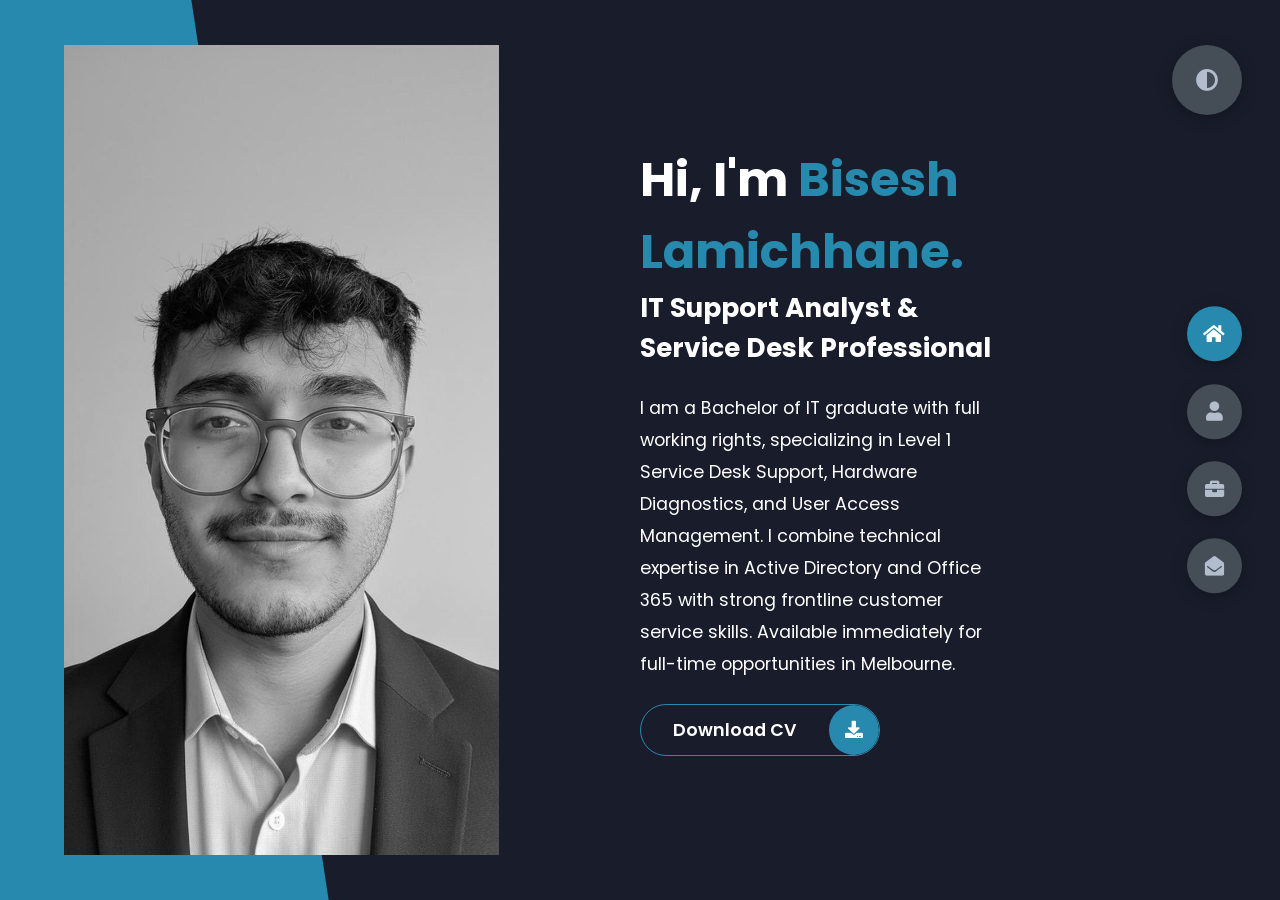
==== index.html @ aa273b1e "REupload the resume" ====
<!DOCTYPE html>
<html lang="en">

<head>
    <meta charset="UTF-8">
    <meta http-equiv="X-UA-Compatible" content="IE=edge">
    <meta name="viewport" content="width=device-width, initial-scale=1.0">
    <title>BISESH - IT Support Analyst</title>
    <link rel="shortcut icon" href="img/favicon.png" type="image/x-icon">
    <link rel="stylesheet" href="styles/styles.css">
    <link rel="preconnect" href="https://fonts.googleapis.com">
    <link rel="preconnect" href="https://fonts.gstatic.com" crossorigin>
    <link rel="stylesheet" href="https://cdnjs.cloudflare.com/ajax/libs/font-awesome/5.15.4/css/all.min.css"
        xintegrity="sha512-1ycn6IcaQQ40/MKBW2W4Rhis/DbILU74C1vSrLJxCq57o941Ym01SwNsOMqvEBFlcgUa6xLiPY/NS5R+E6ztJQ=="
        crossorigin="anonymous" referrerpolicy="no-referrer" />
    <link href="https://fonts.googleapis.com/css2?family=Poppins:wght@400;500;600;700;800&display=swap"
        rel="stylesheet">
</head>

<body class="main-content">
    <header class="container header active" id="home">
        <div class="header-content">
            <div class="left-header">
                <div class="h-shape"></div>
                <div class="image">
                    <!-- Ensure you have a professional photo here -->
                    <img src="img/me.jpg" alt="Bisesh Lamichhane">
                </div>
            </div>
            <div class="right-header">
                <h1 class="name">
                    Hi, I'm <span>Bisesh Lamichhane.</span>
                </h1>
                <h2> IT Support Analyst & Service Desk Professional </h2>
                <p>
                    I am a Bachelor of IT graduate with full working rights, specializing in Level 1 Service Desk Support, Hardware Diagnostics, and User Access Management. 
                    I combine technical expertise in Active Directory and Office 365 with strong frontline customer service skills.
                    Available immediately for full-time opportunities in Melbourne.
                </p>
                <div class="btn-con">
                    <a href="/Resume/Bisesh_Resume.pdf" class="main-btn" download="Lamichhane_Resume.pdf">
                        <span class="btn-text">Download CV</span>
                        <span class="btn-icon"><i class="fas fa-download"></i></span>
                    </a>
                </div>
            </div>
        </div>
    </header>
    <main>
        <section class="container about" id="about">
            <div class="main-title">
                <h2>About <span>me</span><span class="bg-text">my stats</span></h2>
            </div>
            <div class="about-container">
                <div class="left-about">
                    <h4>Professional Profile</h4>
                    <p style="font-size: 13px;">
                        Reliable IT professional with hands-on experience in Level 1 Service Desk support. I have a proven ability to troubleshoot hardware (laptops/desktops), manage User Accounts (Active Directory/Office 365), and resolve connectivity issues in fast-paced environments.<br /> <br />
                        Currently, I am working as an IT Support Technician Intern at the ASRC, where I manage ticketing and deploy workstations. I also have leadership experience as a Site Supervisor, ensuring I can handle stressful situations and manage client expectations effectively.
                    </p>
                    <div class="btn-con">
                        <a href="/Resume/Lamichhane_Resume.pdf" class="main-btn" download="Lamichhane_Resume.pdf">
                            <span class="btn-text">Download CV</span>
                            <span class="btn-icon"><i class="fas fa-download"></i></span>
                        </a>
                    </div>
                </div>
                <div class="right-about">
                    <div class="about-item">
                        <div class="abt-text">
                            <p class="large-text">IT</p>
                            <p class="small-text">Bachelor <br /> Degree</p>
                        </div>
                    </div>
                    <div class="about-item">
                        <div class="abt-text">
                            <p class="large-text">L1</p>
                            <p class="small-text">Service Desk <br /> Experience</p>
                        </div>
                    </div>
                    <div class="about-item">
                        <div class="abt-text">
                            <p class="large-text">100+</p>
                            <p class="small-text">Hardware <br /> Repairs</p>
                        </div>
                    </div>
                    <div class="about-item">
                        <div class="abt-text">
                            <p class="large-text">VIC</p>
                            <p class="small-text">Driver's <br /> Licence</p>
                        </div>
                    </div>
                </div>
            </div>
            <div class="about-stats">
                <h4 class="stat-title">Technical Skills</h4>
                <div class="progress-bars">
                    <div class="progress-bar">
                        <p class="prog-title">Active Directory & Office 365</p>
                        <div class="progress-con">
                            <p class="prog-text">90%</p>
                            <div class="progress">
                                <span class="html"></span>
                            </div>
                        </div>
                    </div>
                    <div class="progress-bar">
                        <p class="prog-title">Hardware Troubleshooting (PC/Laptop)</p>
                        <div class="progress-con">
                            <p class="prog-text">95%</p>
                            <div class="progress">
                                <span class="css"></span>
                            </div>
                        </div>
                    </div>
                    <div class="progress-bar">
                        <p class="prog-title">Service Desk & Ticketing (Jira/ITSM)</p>
                        <div class="progress-con">
                            <p class="prog-text">85%</p>
                            <div class="progress">
                                <span class="js"></span>
                            </div>
                        </div>
                    </div>
                    <div class="progress-bar">
                        <p class="prog-title">Networking (TCP/IP, DNS, VPN)</p>
                        <div class="progress-con">
                            <p class="prog-text">80%</p>
                            <div class="progress">
                                <span class="python"></span>
                            </div>
                        </div>
                    </div>
                    <div class="progress-bar">
                        <p class="prog-title">Windows 10/11 & Server</p>
                        <div class="progress-con">
                            <p class="prog-text">90%</p>
                            <div class="progress">
                                <span class="wpd"></span>
                            </div>
                        </div>
                    </div>
                </div>
            </div>

            <!-- Start of My timeline -->
            <h4 class="stat-title">Experience Timeline</h4>
            <div class="timeline">

                <!-- ASRC Internship -->
                <div class="timeline-item">
                    <div class="tl-icon">
                        <i class="fas fa-desktop"></i>
                    </div>
                    <p class="tl-duration">Jul 2025 - Present</p>
                    <h5>IT Support Technician (Internship)<span> - Asylum Seeker Resource Centre (ASRC)</span></h5>
                    <p>
                        Provide Level 1 Service Desk support, manage Active Directory users, troubleshoot network issues, and deploy new workstations.
                    </p>
                </div>

                <!-- Menzies Supervisor -->
                <div class="timeline-item">
                    <div class="tl-icon">
                        <i class="fas fa-user-tie"></i>
                    </div>
                    <p class="tl-duration">Jul 2025 - Present</p>
                    <h5>Site Supervisor<span> - Menzies Facility Services</span></h5>
                    <p>
                        Escalation point for operational issues, managing staff rosters, and conducting induction training.
                    </p>
                </div>

                <!-- Freelance Hardware -->
                <div class="timeline-item">
                    <div class="tl-icon">
                        <i class="fas fa-microchip"></i>
                    </div>
                    <p class="tl-duration">Ongoing</p>
                    <h5>Independent Hardware Technician<span> - Freelance</span></h5>
                    <p>
                        Sourcing parts and assembling high-performance custom PCs. Diagnosing and repairing laptop hardware faults (screens, batteries, logic boards).
                    </p>
                </div>

                <!-- Education -->
                <div class="timeline-item">
                    <div class="tl-icon">
                        <i class="fas fa-graduation-cap"></i>
                    </div>
                    <p class="tl-duration">Completed Nov 2025</p>
                    <h5>Bachelor of Information Technology<span> - Victoria University</span></h5>
                    <p>
                        Specialized in Network Systems and Web Development.
                    </p>
                </div>

                <!-- HDR 888 -->
                <div class="timeline-item">
                    <div class="tl-icon">
                        <i class="fas fa-briefcase"></i>
                    </div>
                    <p class="tl-duration">Aug 2023 - Feb 2024</p>
                    <h5>Web & IT Systems Assistant<span> - HDR 888 Services</span></h5>
                    <p>
                        Managed company web assets and configured email hosting (cPanel/Exchange) for clients.
                    </p>
                </div>
            </div>
        </section>
        <!-- End of My timeline -->

        <section class="container" id="portfolio">
            <div class="main-title">
                <h2>Hardware <span>Projects</span><span class="bg-text">My Work</span></h2>
            </div>
            <p class="port-text">
                Showcasing my technical ability to build, diagnose, and repair IT hardware.
            </p>
            <div class="portfolios">
                <!-- Project 1: PC Build -->
                <div class="portfolio-item">
                    <div class="image">
                        <!-- UPLOAD A PHOTO OF A PC YOU BUILT AS 'pc-build.jpg' -->
                        <img src="img/port1.jpg" alt="Custom PC Build">
                    </div>
                    <div class="hover-items">
                        <h3>Custom PC Assembly</h3>
                        <p style="text-align: center; color: white;">Sourced components and built high-performance workstation including thermal testing.</p>
                        <div class="icons">
                            <a href="#" class="icon">
                                <i class="fas fa-tools"></i>
                            </a>
                        </div>
                    </div>
                </div>

                <!-- Project 2: Laptop Repair -->
                <div class="portfolio-item">
                    <div class="image">
                        <!-- UPLOAD A PHOTO OF A LAPTOP REPAIR AS 'laptop-repair.jpg' -->
                        <img src="img/port2.jpg" alt="Laptop Repair">
                    </div>
                    <div class="hover-items">
                        <h3>Laptop Restoration</h3>
                        <p style="text-align: center; color: white;">Diagnosed faulty motherboard, upgraded RAM/SSD and replaced screen.</p>
                        <div class="icons">
                            <a href="#" class="icon">
                                <i class="fas fa-microchip"></i>
                            </a>
                        </div>
                    </div>
                </div>
                
                <!-- Project 3: Network Setup (Optional placeholder) -->
                <div class="portfolio-item">
                    <div class="image">
                        <img src="img/port3.jpg" alt="Network Setup">
                    </div>
                    <div class="hover-items">
                        <h3>Home Lab Setup</h3>
                        <p style="text-align: center; color: white;">Configured AD Domain Controller and DNS on Virtual Machine.</p>
                        <div class="icons">
                            <a href="#" class="icon">
                                <i class="fas fa-server"></i>
                            </a>
                        </div>
                    </div>
                </div>
            </div>
        </section>

        <section class="container contact" id="contact">
            <div class="contact-container">
                <div class="main-title">
                    <h2>Contact <span>Me</span><span class="bg-text">Contact</span></h2>
                </div>
                <div class="contact-content-con">
                    <div class="left-contact">
                        <h4>Contact me here</h4>
                        <div class="contact-info">
                            <div class="contact-item">
                                <div class="icon">
                                    <i class="fas fa-map-marker-alt"></i>
                                    <span>Location</span>
                                </div>
                                <p>
                                    : Wollert, VIC 3750, Australia
                                </p>
                            </div>
                            <div class="contact-item">
                                <div class="icon">
                                    <i class="fas fa-envelope"></i>
                                    <span>Email</span>
                                </div>
                                <p>
                                    <span>: lamichhanebishesh5@gmail.com</span>
                                </p>
                            </div>
                            <div class="contact-item">
                                <div class="icon">
                                    <i class="fas fa-user-graduate"></i>
                                    <span>Education</span>
                                </div>
                                <p>
                                    <span>: Victoria University, Melbourne</span>
                                </p>
                            </div>
                            <div class="contact-item">
                                <div class="icon">
                                    <i class="fas fa-phone"></i>
                                    <span>Mobile Number</span>
                                </div>
                                <p>
                                    <span>: 0403 563 771</span>
                                </p>
                            </div>
                            <div class="contact-item">
                                <div class="icon">
                                    <i class="fas fa-globe-africa"></i>
                                    <span>Languages</span>
                                </div>
                                <p>
                                    <span>: English, Nepali</span>
                                </p>
                            </div>
                        </div>
                        <div class="contact-icons">
                            <div class="contact-icon">
                                <a href="https://www.linkedin.com/in/bisesh-lamichhane-6971a423b/" target="_blank">
                                    <i class="fab fa-linkedin-in"></i>
                                </a>
                                <a href="https://www.facebook.com/bisesh.lamichhane1" target="_blank">
                                    <i class="fab fa-facebook-f"></i>
                                </a>
                                <a href="https://www.instagram.com/bisesh.lamichhane1" target="_blank">
                                    <i class="fab fa-instagram"></i>
                                </a>
                            </div>
                        </div>
                    </div>
                </div>
            </div>
        </section>
    </main>

    <div class="controls">
        <div class="control active-btn" data-id="home">
            <i class="fas fa-home"></i>
        </div>
        <div class="control" data-id="about">
            <i class="fas fa-user"></i>
        </div>
        <div class="control" data-id="portfolio">
            <i class="fas fa-briefcase"></i>
        </div>
        <div class="control" data-id="contact">
            <i class="fas fa-envelope-open"></i>
        </div>
    </div>
    <div class="theme-btn">
        <i class="fas fa-adjust"></i>
    </div>
    <script src="app.js"></script>
</body>
</html>
---- styles/styles.css ----
* {
  margin: 0;
  padding: 0;
  box-sizing: border-box;
  list-style: none;
}

:root {
  --color-primary: #191d2b;
  --color-secondary: #2689AD;
  --color-white: #FFFFFF;
  --color-black: #000;
  --color-grey0: #f8f8f8;
  --color-grey-1: #dbe1e8;
  --color-grey-2: #b2becd;
  --color-grey-3: #6c7983;
  --color-grey-4: #454e56;
  --color-grey-5: #2a2e35;
  --color-grey-6: #12181b;
  --br-sm-2: 14px;
  --box-shadow-1: 0 3px 15px rgba(0,0,0,.3);
}

.light-mode {
  --color-primary: #FFFFFF;
  --color-secondary: #CE3252;
  --color-white: #454e56;
  --color-black: #000;
  --color-grey0: #f8f8f8;
  --color-grey-1: #6c7983;
  --color-grey-2: #6c7983;
  --color-grey-3: #6c7983;
  --color-grey-4: #454e56;
  --color-grey-5: #f8f8f8;
  --color-grey-6: #12181b;
}

body {
  background-color: var(--color-primary);
  font-family: "Poppins", sans-serif;
  font-size: 1.1rem;
  color: var(--color-white);
  transition: all 0.4s ease-in-out;
}

a {
  display: inline-block;
  text-decoration: none;
  color: inherit;
  font-family: inherit;
}

header {
  min-height: 100vh;
  color: var(--color-white);
  overflow: hidden;
  padding: 0 !important;
}

section {
  min-height: 100vh;
  width: 100%;
  position: absolute;
  left: 0;
  top: 0;
  padding: 3rem 18rem;
}

.container {
  display: none;
  transform: translateY(-100%) scale(0);
  transition: all 0.4s ease-in-out;
  background-color: var(--color-primary);
}

.active {
  display: block;
  animation: appear 1s ease-in-out;
  transform: translateY(0) scaleY(1);
}
@keyframes appear {
  0% {
    transform: translateY(-100%) scaleY(0);
  }
  100% {
    transform: translateY(0) scaleY(1);
  }
}

.controls {
  position: fixed;
  z-index: 10;
  top: 50%;
  right: 3%;
  display: flex;
  flex-direction: column;
  align-items: center;
  justify-content: center;
  transform: translateY(-50%);
}
.controls .control {
  padding: 1rem;
  cursor: pointer;
  background-color: var(--color-grey-4);
  width: 55px;
  height: 55px;
  border-radius: 50%;
  display: flex;
  justify-content: center;
  align-items: center;
  margin: 0.7rem 0;
  box-shadow: var(--box-shadow-1);
}
.controls .control i {
  font-size: 1.2rem;
  color: var(--color-grey-2);
  pointer-events: none;
}
.controls .active-btn {
  background-color: var(--color-secondary);
  transition: all 0.4s ease-in-out;
}
.controls .active-btn i {
  color: var(--color-white);
}

.theme-btn {
  top: 5%;
  right: 3%;
  width: 70px;
  height: 70px;
  border-radius: 50%;
  background-color: var(--color-grey-4);
  cursor: pointer;
  position: fixed;
  display: flex;
  justify-content: center;
  align-items: center;
  box-shadow: 0 3px 15px rgba(0, 0, 0, 0.3);
  transition: all 0.1s ease-in-out;
}
.theme-btn:active {
  transform: translateY(-3px);
}
.theme-btn i {
  font-size: 1.4rem;
  color: var(--color-grey-2);
  pointer-events: none;
}

/*Header-content*/
.header-content {
  display: grid;
  grid-template-columns: repeat(2, 1fr);
  min-height: 100vh;
}
.header-content .left-header {
  display: flex;
  align-items: center;
  position: relative;
}
.header-content .left-header .h-shape {
  transition: all 0.4s ease-in-out;
  width: 65%;
  height: 100%;
  background-color: var(--color-secondary);
  position: absolute;
  left: 0;
  top: 0;
  z-index: -1;
  clip-path: polygon(0 0, 46% 0, 79% 100%, 0% 100%);
}
.header-content .left-header .image {
  border-radius: var(--br-sm-2);
  height: 90%;
  width: 68%;
  margin-left: 4rem;
  background-color: var(--color-black);
  transition: all 0.4s ease-in-out;
}
.header-content .left-header .image img {
  width: 100%;
  height: 100%;
  object-fit: cover;
  transition: all 0.4s ease-in-out;
  filter: grayscale(100%);
}
.header-content .left-header .image img:hover {
  filter: grayscale(0);
}
.header-content .right-header {
  display: flex;
  flex-direction: column;
  justify-content: center;
  padding-right: 18rem;
}
.header-content .right-header .name {
  font-size: 3rem;
}
.header-content .right-header .name span {
  color: var(--color-secondary);
}
.header-content .right-header p {
  margin: 1.5rem 0;
  line-height: 2rem;
}

/*About*/
.about-container {
  display: grid;
  grid-template-columns: repeat(2, 1fr);
  padding-top: 3.5rem;
  padding-bottom: 5rem;
}
.about-container .right-about {
  display: grid;
  grid-template-columns: repeat(2, 1fr);
  grid-gap: 2rem;
}
.about-container .right-about .about-item {
  border: 1px solid var(--color-grey-5);
  border-radius: 5px;
  transition: all 0.4s ease-in-out;
  box-shadow: 1px 2px 15px rgba(0, 0, 0, 0.1);
}
.about-container .right-about .about-item:hover {
  cursor: default;
  transform: translateY(-5px);
  border: 1px solid var(--color-secondary);
  box-shadow: 1px 4px 15px rgba(0, 0, 0, 0.32);
}
.about-container .right-about .about-item .abt-text {
  padding: 1.5rem;
  display: flex;
  flex-direction: column;
}
.about-container .right-about .about-item .abt-text .large-text {
  font-size: 3rem;
  font-weight: 700;
  color: var(--color-secondary);
}
.about-container .right-about .about-item .abt-text .small-text {
  padding-left: 3rem;
  position: relative;
  text-transform: uppercase;
  font-size: 1.2rem;
  color: var(--color-grey-1);
  letter-spacing: 2px;
}
.about-container .right-about .about-item .abt-text .small-text::before {
  content: "";
  position: absolute;
  left: 0;
  top: 15px;
  width: 2rem;
  height: 2px;
  background-color: var(--color-grey-5);
}
.about-container .left-about {
  padding-right: 5rem;
}
.about-container .left-about p {
  line-height: 2rem;
  padding: 1rem;
  color: var(--color-grey-1);
}
.about-container .left-about h4 {
  font-size: 2rem;
  text-transform: uppercase;
}

.about-stats {
  padding-bottom: 4rem;
}
.about-stats .progress-bars {
  display: grid;
  grid-template-columns: repeat(2, 1fr);
  grid-gap: 2rem;
}
.about-stats .progress-bars .progress-bar {
  display: flex;
  flex-direction: column;
}
.about-stats .progress-bars .progress-bar .prog-title {
  text-transform: uppercase;
  font-weight: 400;
}
.about-stats .progress-bars .progress-bar .progress-con {
  display: flex;
  align-items: center;
}
.about-stats .progress-bars .progress-bar .progress-con .prog-text {
  color: var(--color-grey-2);
}
.about-stats .progress-bars .progress-bar .progress-con .progress {
  width: 100%;
  height: 0.45rem;
  background-color: var(--color-grey-4);
  margin-left: 1rem;
  position: relative;
}
.about-stats .progress-bars .progress-bar .progress-con .progress span {
  position: absolute;
  top: 0;
  left: 0;
  height: 100%;
  background-color: var(--color-secondary);
  transition: all 0.4s ease-in-out;
  width: 50%;
}
.about-stats .progress-bars .progress-bar .progress-con .progress .html {
  width: 90%; /* Active Directory */
}
.about-stats .progress-bars .progress-bar .progress-con .progress .css {
  width: 95%; /* Hardware Troubleshooting */
}
.about-stats .progress-bars .progress-bar .progress-con .progress .js {
  width: 85%; /* Service Desk/Jira */
}
.about-stats .progress-bars .progress-bar .progress-con .progress .java {
  width: 75%;
}
.about-stats .progress-bars .progress-bar .progress-con .progress .python {
  width: 80%; /* Networking */
}
.about-stats .progress-bars .progress-bar .progress-con .progress .figma {
  width: 80%;
}
.about-stats .progress-bars .progress-bar .progress-con .progress .wpd {
  width: 90%; /* Windows 10/11 */
}
.about-stats .progress-bars .progress-bar .progress-con .progress .ps {
  width: 75%;
}


.stat-title {
  text-transform: uppercase;
  font-size: 1.4rem;
  text-align: center;
  padding: 3.5rem 0;
  position: relative;
}
.stat-title::before {
  content: "";
  position: absolute;
  left: 50%;
  top: 0;
  width: 40%;
  height: 1px;
  background-color: var(--color-grey-5);
  transform: translateX(-50%);
}

/*Timeline*/
.timeline {
  display: grid;
  grid-template-columns: repeat(2, 1fr);
  grid-gap: 2rem;
  padding-bottom: 3rem;
}
.timeline .timeline-item {
  position: relative;
  padding-left: 3rem;
  border-left: 1px solid var(--color-grey-5);
}
.timeline .timeline-item .tl-icon {
  position: absolute;
  left: -27px;
  top: 0;
  background-color: var(--color-secondary);
  width: 50px;
  height: 50px;
  border-radius: 50%;
  display: flex;
  align-items: center;
  justify-content: center;
}
.timeline .timeline-item .tl-icon i {
  font-size: 1.3rem;
}
.timeline .timeline-item .tl-duration {
  padding: 0.2rem 0.6rem;
  background-color: var(--color-grey-5);
  border-radius: 15px;
  display: inline-block;
  font-size: 0.8rem;
  text-transform: uppercase;
  font-weight: 500;
}
.timeline .timeline-item h5 {
  padding: 1rem 0;
  text-transform: uppercase;
  font-size: 1.3rem;
  font-weight: 600;
}
.timeline .timeline-item h5 span {
  color: var(--color-grey-2);
  font-weight: 500;
  font-size: 1.2rem;
}
.timeline .timeline-item p {
  color: var(--color-grey-2);
}

.port-text {
  padding: 2rem 0;
  text-align: center;
}

.portfolios {
  display: grid;
  grid-template-columns: repeat(3, 1fr);
  grid-gap: 2rem;
  margin-top: 3rem;
}
.portfolios .portfolio-item {
  position: relative;
  border-radius: 15px;
}
.portfolios .portfolio-item img {
  width: 100%;
  height: 300px;
  object-fit: cover;
  border-radius: 15px;
}
.portfolios .portfolio-item .hover-items {
  width: 100%;
  height: 100%;
  background-color: var(--color-secondary);
  position: absolute;
  left: 0;
  top: 0;
  border-radius: 15px;
  display: flex;
  justify-content: center;
  align-items: center;
  flex-direction: column;
  opacity: 0;
  transform: scale(0);
  transition: all 0.4s ease-in-out;
}
.portfolios .portfolio-item .hover-items h3 {
  font-size: 1.5rem;
  color: var(--color-white);
  margin-bottom: 1.5rem;
}
.portfolios .portfolio-item .hover-items .icons {
  display: flex;
  justify-content: center;
  align-items: center;
}
.portfolios .portfolio-item .hover-items .icons .icon {
  background-color: var(--color-primary);
  border-radius: 50%;
  width: 50px;
  height: 50px;
  display: flex;
  align-items: center;
  justify-content: center;
  margin: 0 1rem;
  cursor: pointer;
  transition: all 0.4s ease-in-out;
}
.portfolios .portfolio-item .hover-items .icons .icon i {
  font-size: 1.5rem;
  color: var(--color-white);
  margin: 0 1rem;
}
.portfolios .portfolio-item .hover-items .icons .icon:hover {
  background-color: var(--color-white);
}
.portfolios .portfolio-item .hover-items .icons .icon:hover i {
  color: var(--color-primary);
}

.portfolio-item:hover .hover-items {
  opacity: 1;
  transform: scale(1);
}

.contact-content-con {
  display: flex;
  padding-top: 3.5rem;
}
.contact-content-con .left-contact {
  flex: 2;
}
.contact-content-con .left-contact h4 {
  margin-top: 1rem;
  font-size: 2rem;
  text-transform: uppercase;
}
.contact-content-con .left-contact p {
  margin: 1rem 0;
  line-height: 2rem;
}
.contact-content-con .left-contact .contact-info .contact-item {
  display: flex;
  align-items: center;
  justify-content: space-between;
}
.contact-content-con .left-contact .contact-info .contact-item p {
  margin: 0.3rem 0 !important;
  padding: 0 !important;
}
.contact-content-con .left-contact .contact-info .contact-item .icon {
  display: grid;
  grid-template-columns: 40px 1fr;
}
.contact-content-con .left-contact .contact-info .contact-item .icon i {
  display: flex;
  align-items: center;
  font-size: 1.3rem;
}
.contact-content-con .left-contact .contact-icon {
  display: flex;
  margin-top: 2rem;
}
.contact-content-con .left-contact .contact-icon a {
  display: flex;
  align-items: center;
  color: var(--color-white);
  background-color: var(--color-grey-5);
  cursor: pointer;
  justify-content: center;
  width: 50px;
  height: 50px;
  border-radius: 50%;
  margin: 0 0.4rem;
  transition: all 0.4s ease-in-out;
}
.contact-content-con .left-contact .contact-icon a:hover {
  background-color: var(--color-secondary);
}
.contact-content-con .left-contact .contact-icon a:hover i {
  color: var(--color-primary);
}
.contact-content-con .left-contact .contact-icon a i {
  display: flex;
  align-items: center;
  justify-content: center;
  font-size: 1.3rem;
}
.contact-content-con .right-contact {
  flex: 3;
  margin-left: 3rem;
}
.contact-content-con .right-contact .input-control {
  margin: 1.5rem 0;
}
.contact-content-con .right-contact .input-control input, .contact-content-con .right-contact .input-control textarea {
  border-radius: 30px;
  font-weight: inherit;
  font-size: inherit;
  font-family: inherit;
  padding: 0.8rem 1.1rem;
  outline: none;
  border: none;
  background-color: var(--color-grey-5);
  width: 100%;
  color: var(--color-white);
  resize: none;
}
.contact-content-con .right-contact .i-c-2 {
  display: flex;
}
.contact-content-con .right-contact .i-c-2 :last-child {
  margin-left: 1.5rem;
}
.contact-content-con .right-contact .submit-btn {
  display: flex;
  justify-content: flex-start;
}

/*Independed components*/
.btn-con {
  display: flex;
  align-self: flex-start;
}

.main-btn {
  border-radius: 30px;
  color: inherit;
  font-weight: 600;
  position: relative;
  border: 1px solid var(--color-secondary);
  display: flex;
  align-self: flex-start;
  align-items: center;
  overflow: hidden;
}
.main-btn .btn-text {
  padding: 0 2rem;
}
.main-btn .btn-icon {
  background-color: var(--color-secondary);
  display: flex;
  align-items: center;
  justify-content: center;
  border-radius: 50%;
  padding: 1rem;
}
.main-btn::before {
  content: "";
  position: absolute;
  top: 0;
  right: 0;
  transform: translateX(100%);
  transition: all 0.4s ease-out;
  z-index: -1;
}
.main-btn:hover {
  transition: all 0.4s ease-out;
}
.main-btn:hover::before {
  width: 100%;
  height: 100%;
  background-color: var(--color-secondary);
  transform: translateX(0);
  transition: all 0.4s ease-out;
}

.main-title {
  text-align: center;
}
.main-title h2 {
  position: relative;
  text-transform: uppercase;
  font-size: 4rem;
  font-weight: 700;
}
.main-title h2 span {
  color: var(--color-secondary);
}
.main-title h2 .bg-text {
  position: absolute;
  top: 50%;
  left: 50%;
  color: var(--color-grey-5);
  transition: all 0.4s ease-in-out;
  z-index: -1;
  transform: translate(-50%, -50%);
  font-weight: 800;
  font-size: 6.3rem;
}

.about-container .left-about p {
  padding-left: 0;
}

@media screen and (max-width: 600px) {
  header {
    padding: 0 !important;
  }

  .theme-btn {
    width: 50px;
    height: 50px;
  }

  .header-content {
    grid-template-columns: repeat(1, 1fr);
    padding-bottom: 6rem;
  }

  .left-header .h-shape {
    display: none;
  }

  .right-header {
    grid-row: 1;
    padding-right: 0rem !important;
    width: 90%;
    margin: 0 auto;
  }
  .right-header .name {
    font-size: 2.5rem !important;
    text-align: center;
    padding-top: 3rem;
  }

  .header-content .left-header .image {
    margin: 0 auto;
    width: 90%;
  }

  .controls {
    top: auto;
    bottom: 0;
    flex-direction: row;
    justify-content: center;
    left: 50%;
    transform: translateX(-50%);
    width: 100%;
    background-color: var(--color-grey-5);
  }
  .controls .control {
    margin: 1rem 0.3rem;
  }

  .about-container {
    grid-template-columns: repeat(1, 1fr);
  }
  .about-container .right-about {
    grid-template-columns: repeat(1, 1fr);
    padding-top: 2.5rem;
  }
  .about-container .left-about {
    padding-right: 0;
  }
  .about-container .left-about p {
    padding-left: 0;
  }

  .timeline {
    grid-template-columns: repeat(1, 1fr);
    padding-bottom: 6rem;
  }

  .container {
    padding: 2rem 2.5rem !important;
  }

  .about-stats .progress-bars {
    grid-template-columns: repeat(1, 1fr);
  }

  .portfolios {
    grid-template-columns: repeat(1, 1fr);
    padding-bottom: 6rem;
    margin-top: 1rem;
  }

  .contact-content-con {
    flex-direction: column;
  }
  .contact-content-con .right-contact {
    margin-left: 0;
    margin-top: 2.5rem;
  }

  .contact-content-con .right-contact .i-c-2 {
    flex-direction: column;
  }

  .contact-content-con .right-contact .i-c-2 :last-child {
    margin-left: 0;
    margin-top: 1.5rem;
  }

  .contact-content-con .right-contact {
    margin-bottom: 6rem;
  }

  .contact-item {
    flex-direction: column;
    margin: 1rem 0;
  }
  .contact-item p {
    font-size: 15px;
    color: var(--color-grey-2);
  }
  .contact-item span {
    font-size: 15px;
  }
  .contact-item .icon {
    grid-template-columns: 25px 1fr;
  }

  .main-title h2 {
    font-size: 2rem;
  }
  .main-title h2 span {
    font-size: 2.3rem;
  }
  .main-title h2 .bg-text {
    font-size: 2.3rem;
  }
}
@media screen and (max-width: 1432px) {
  .container {
    padding: 7rem 11rem;
  }

  .contact-content-con {
    flex-direction: column;
  }
  .contact-content-con .right-contact {
    margin-left: 0;
    margin-top: 2.5rem;
  }

  .contact-content-con .right-contact .i-c-2 {
    flex-direction: column;
  }

  .contact-content-con .right-contact .i-c-2 :last-child {
    margin-left: 0;
    margin-top: 1.5rem;
  }

  .contact-content-con .right-contact {
    margin-bottom: 6rem;
  }

  .main-title h2 .bg-text {
    font-size: 5.5rem;
  }
}
@media screen and (max-width: 1250px) {

  .portfolios {
    grid-template-columns: repeat(2, 1fr);
  }

  .header-content .right-header {
    padding-right: 9rem;
  }
}
@media screen and (max-width: 660px) {

  .portfolios {
    grid-template-columns: repeat(1, 1fr);
  }
}
@media screen and (max-width: 1070px) {
  .about-container {
    grid-template-columns: repeat(1, 1fr);
  }
  .about-container .right-about {
    padding-top: 2.5rem;
  }

  .main-title h2 {
    font-size: 4rem;
  }
  .main-title h2 span {
    font-size: 4rem;
  }
  .main-title h2 .bg-text {
    font-size: 4.5rem;
  }
}
@media screen and (max-width: 970px) {
  .container {
    padding: 7rem 6rem;
  }

  .about-container .left-about {
    padding-right: 0rem;
  }

  .header-content {
    grid-template-columns: repeat(1, 1fr);
    padding-bottom: 6rem;
  }

  .left-header .h-shape {
    display: none;
  }
  .left-header .image {
    width: 90% !important;
    margin: 0 auto !important;
  }

  .right-header {
    grid-row: 1;
    padding-right: 0rem !important;
    width: 90%;
    margin: 0 auto;
  }
  .right-header .name {
    font-size: 2.5rem !important;
    text-align: center;
    padding-top: 3rem;
  }
}
@media screen and (max-width: 700px) {
  .container {
    padding: 7rem 3rem;
  }

  .about-stats .progress-bars {
    grid-template-columns: repeat(1, 1fr);
  }

  .about-container .right-about {
    grid-template-columns: repeat(1, 1fr);
  }

  .timeline {
    grid-template-columns: repeat(1, 1fr);
  }

  .main-title h2 {
    font-size: 3rem;
  }
  .main-title h2 span {
    font-size: 3rem;
  }
  .main-title h2 .bg-text {
    font-size: 4rem;
  }
}

/*# sourceMappingURL=styles.css.map */
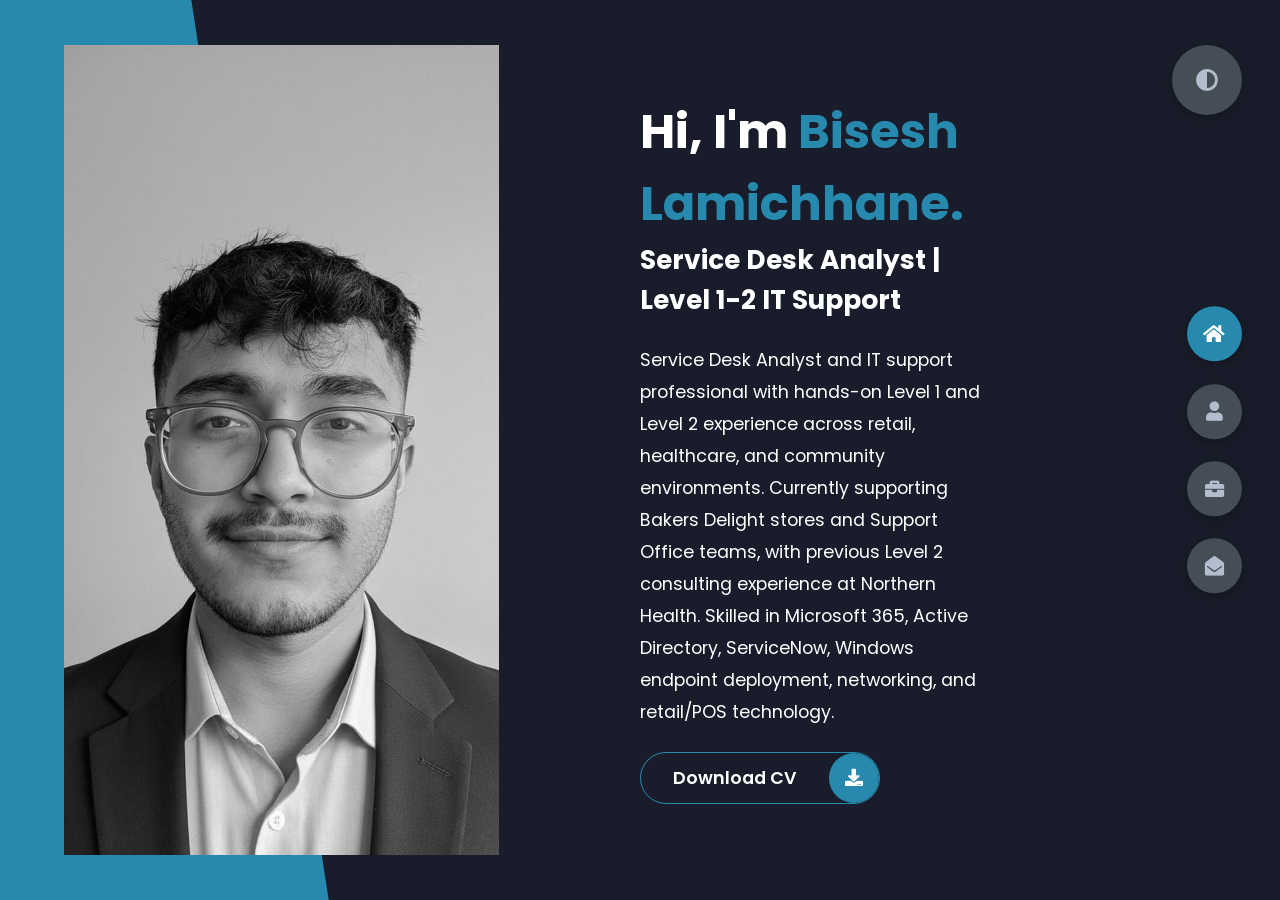
==== commit b3613eda: "Update resume and IT experience" ====
--- a/index.html
+++ b/index.html
@@ -5,7 +5,7 @@
     <meta charset="UTF-8">
     <meta http-equiv="X-UA-Compatible" content="IE=edge">
     <meta name="viewport" content="width=device-width, initial-scale=1.0">
-    <title>BISESH - IT Support Analyst</title>
+    <title>BISESH - Service Desk Analyst</title>
     <link rel="shortcut icon" href="img/favicon.png" type="image/x-icon">
     <link rel="stylesheet" href="styles/styles.css">
     <link rel="preconnect" href="https://fonts.googleapis.com">
@@ -13,7 +13,7 @@
     <link rel="stylesheet" href="https://cdnjs.cloudflare.com/ajax/libs/font-awesome/5.15.4/css/all.min.css"
         xintegrity="sha512-1ycn6IcaQQ40/MKBW2W4Rhis/DbILU74C1vSrLJxCq57o941Ym01SwNsOMqvEBFlcgUa6xLiPY/NS5R+E6ztJQ=="
         crossorigin="anonymous" referrerpolicy="no-referrer" />
-    <link href="https://fonts.googleapis.com/css2?family=Poppins:wght@400;500;600;700;800&display=swap"
+    <link href="https://fonts.googleapis.com/css2?family=Poppins:wght@400;500;600;700;800&amp;display=swap"
         rel="stylesheet">
 </head>
 
@@ -31,14 +31,14 @@
                 <h1 class="name">
                     Hi, I'm <span>Bisesh Lamichhane.</span>
                 </h1>
-                <h2> IT Support Analyst & Service Desk Professional </h2>
+                <h2>Service Desk Analyst | Level 1-2 IT Support</h2>
                 <p>
-                    I am a Bachelor of IT graduate with full working rights, specializing in Level 1 Service Desk Support, Hardware Diagnostics, and User Access Management. 
-                    I combine technical expertise in Active Directory and Office 365 with strong frontline customer service skills.
-                    Available immediately for full-time opportunities in Melbourne.
+                    Service Desk Analyst and IT support professional with hands-on Level 1 and Level 2 experience across retail, healthcare, and community environments.
+                    Currently supporting Bakers Delight stores and Support Office teams, with previous Level 2 consulting experience at Northern Health.
+                    Skilled in Microsoft 365, Active Directory, ServiceNow, Windows endpoint deployment, networking, and retail/POS technology.
                 </p>
                 <div class="btn-con">
-                    <a href="/Resume/Bisesh_Resume.pdf" class="main-btn" download="Lamichhane_Resume.pdf">
+                    <a href="/Resume/Bisesh_Resume.pdf" class="main-btn" download="Bisesh_Resume.pdf">
                         <span class="btn-text">Download CV</span>
                         <span class="btn-icon"><i class="fas fa-download"></i></span>
                     </a>
@@ -55,11 +55,11 @@
                 <div class="left-about">
                     <h4>Professional Profile</h4>
                     <p style="font-size: 13px;">
-                        Reliable IT professional with hands-on experience in Level 1 Service Desk support. I have a proven ability to troubleshoot hardware (laptops/desktops), manage User Accounts (Active Directory/Office 365), and resolve connectivity issues in fast-paced environments.<br /> <br />
-                        Currently, I am working as an IT Support Technician Intern at the ASRC, where I manage ticketing and deploy workstations. I also have leadership experience as a Site Supervisor, ensuring I can handle stressful situations and manage client expectations effectively.
+                        IT graduate and Service Desk Analyst with practical experience supporting retail stores, corporate teams, healthcare users, and community organisations. My strengths include structured troubleshooting, Microsoft 365 and Active Directory support, endpoint deployment, incident management, and clear communication with non-technical users.<br /> <br />
+                        Currently, I provide Level 1 and Level 2 support at Bakers Delight. Previously, I supported device lifecycle operations and technical services at Northern Health, following secure healthcare IT and asset-management processes.
                     </p>
                     <div class="btn-con">
-                        <a href="/Resume/Lamichhane_Resume.pdf" class="main-btn" download="Lamichhane_Resume.pdf">
+                        <a href="/Resume/Bisesh_Resume.pdf" class="main-btn" download="Bisesh_Resume.pdf">
                             <span class="btn-text">Download CV</span>
                             <span class="btn-icon"><i class="fas fa-download"></i></span>
                         </a>
@@ -74,14 +74,14 @@
                     </div>
                     <div class="about-item">
                         <div class="abt-text">
-                            <p class="large-text">L1</p>
+                            <p class="large-text">L1-2</p>
                             <p class="small-text">Service Desk <br /> Experience</p>
                         </div>
                     </div>
                     <div class="about-item">
                         <div class="abt-text">
-                            <p class="large-text">100+</p>
-                            <p class="small-text">Hardware <br /> Repairs</p>
+                            <p class="large-text">ITIL</p>
+                            <p class="small-text">Incident &amp; Service <br /> Management</p>
                         </div>
                     </div>
                     <div class="about-item">
@@ -96,7 +96,7 @@
                 <h4 class="stat-title">Technical Skills</h4>
                 <div class="progress-bars">
                     <div class="progress-bar">
-                        <p class="prog-title">Active Directory & Office 365</p>
+                        <p class="prog-title">Active Directory &amp; Microsoft 365</p>
                         <div class="progress-con">
                             <p class="prog-text">90%</p>
                             <div class="progress">
@@ -105,16 +105,16 @@
                         </div>
                     </div>
                     <div class="progress-bar">
-                        <p class="prog-title">Hardware Troubleshooting (PC/Laptop)</p>
-                        <div class="progress-con">
-                            <p class="prog-text">95%</p>
+                        <p class="prog-title">Endpoint Deployment &amp; Asset Management</p>
+                        <div class="progress-con">
+                            <p class="prog-text">90%</p>
                             <div class="progress">
                                 <span class="css"></span>
                             </div>
                         </div>
                     </div>
                     <div class="progress-bar">
-                        <p class="prog-title">Service Desk & Ticketing (Jira/ITSM)</p>
+                        <p class="prog-title">ServiceNow &amp; ITIL Service Management</p>
                         <div class="progress-con">
                             <p class="prog-text">85%</p>
                             <div class="progress">
@@ -123,7 +123,7 @@
                         </div>
                     </div>
                     <div class="progress-bar">
-                        <p class="prog-title">Networking (TCP/IP, DNS, VPN)</p>
+                        <p class="prog-title">Networking &amp; Retail/POS Support</p>
                         <div class="progress-con">
                             <p class="prog-text">80%</p>
                             <div class="progress">
@@ -132,7 +132,7 @@
                         </div>
                     </div>
                     <div class="progress-bar">
-                        <p class="prog-title">Windows 10/11 & Server</p>
+                        <p class="prog-title">Windows 10/11 &amp; Server</p>
                         <div class="progress-con">
                             <p class="prog-text">90%</p>
                             <div class="progress">
@@ -147,15 +147,51 @@
             <h4 class="stat-title">Experience Timeline</h4>
             <div class="timeline">
 
-                <!-- ASRC Internship -->
+                <!-- Bakers Delight -->
                 <div class="timeline-item">
                     <div class="tl-icon">
                         <i class="fas fa-desktop"></i>
                     </div>
-                    <p class="tl-duration">Jul 2025 - Present</p>
-                    <h5>IT Support Technician (Internship)<span> - Asylum Seeker Resource Centre (ASRC)</span></h5>
-                    <p>
-                        Provide Level 1 Service Desk support, manage Active Directory users, troubleshoot network issues, and deploy new workstations.
+                    <p class="tl-duration">Jul 2026 - Present</p>
+                    <h5>Service Desk Analyst<span> - Bakers Delight</span></h5>
+                    <p>
+                        Provide Level 1 and Level 2 support to bakery stores and Support Office teams, managing ServiceNow incidents and troubleshooting Windows, Microsoft 365, networking, hardware, and retail/POS technology.
+                    </p>
+                </div>
+
+                <!-- Northern Health -->
+                <div class="timeline-item">
+                    <div class="tl-icon">
+                        <i class="fas fa-laptop-medical"></i>
+                    </div>
+                    <p class="tl-duration">May 2026 - Jul 2026</p>
+                    <h5>Level 2 IT Support / Service Desk Consultant<span> - Northern Health</span></h5>
+                    <p>
+                        Delivered Level 2 endpoint and service desk support in healthcare, including Windows imaging, secure disk sanitisation, asset lifecycle processing, and technical troubleshooting.
+                    </p>
+                </div>
+
+                <!-- ASRC -->
+                <div class="timeline-item">
+                    <div class="tl-icon">
+                        <i class="fas fa-hands-helping"></i>
+                    </div>
+                    <p class="tl-duration">Jul 2025 - Jan 2026</p>
+                    <h5>IT Support Technician<span> - Asylum Seeker Resource Centre (ASRC)</span></h5>
+                    <p>
+                        Supported staff and volunteers with hardware, software, networking, workstation setup, printers, user access, documentation, and IT inventory.
+                    </p>
+                </div>
+
+                <!-- DBSV -->
+                <div class="timeline-item">
+                    <div class="tl-icon">
+                        <i class="fas fa-users-cog"></i>
+                    </div>
+                    <p class="tl-duration">Jan 2024 - Jul 2026</p>
+                    <h5>IT Support Technician (Volunteer)<span> - Didi Bahini Samaj Victoria</span></h5>
+                    <p>
+                        Provided Level 1 support across Microsoft 365, Active Directory, workstations, printers, networking, ticketing, and AV/Zoom events.
                     </p>
                 </div>
 
@@ -167,19 +203,7 @@
                     <p class="tl-duration">Jul 2025 - Present</p>
                     <h5>Site Supervisor<span> - Menzies Facility Services</span></h5>
                     <p>
-                        Escalation point for operational issues, managing staff rosters, and conducting induction training.
-                    </p>
-                </div>
-
-                <!-- Freelance Hardware -->
-                <div class="timeline-item">
-                    <div class="tl-icon">
-                        <i class="fas fa-microchip"></i>
-                    </div>
-                    <p class="tl-duration">Ongoing</p>
-                    <h5>Independent Hardware Technician<span> - Freelance</span></h5>
-                    <p>
-                        Sourcing parts and assembling high-performance custom PCs. Diagnosing and repairing laptop hardware faults (screens, batteries, logic boards).
+                        Manage staff, rosters, timesheets, inspections, client escalations, safety requirements, and employee induction. Earlier service with Menzies commenced in January 2023.
                     </p>
                 </div>
 
@@ -191,7 +215,7 @@
                     <p class="tl-duration">Completed Nov 2025</p>
                     <h5>Bachelor of Information Technology<span> - Victoria University</span></h5>
                     <p>
-                        Specialized in Network Systems and Web Development.
+                        Developed practical skills across IT support, network systems, data, cloud technologies, and web development.
                     </p>
                 </div>
 
@@ -200,10 +224,10 @@
                     <div class="tl-icon">
                         <i class="fas fa-briefcase"></i>
                     </div>
-                    <p class="tl-duration">Aug 2023 - Feb 2024</p>
-                    <h5>Web & IT Systems Assistant<span> - HDR 888 Services</span></h5>
-                    <p>
-                        Managed company web assets and configured email hosting (cPanel/Exchange) for clients.
+                    <p class="tl-duration">Aug 2023 - Sep 2024</p>
+                    <h5>Web &amp; IT Systems Assistant<span> - HDR 888 Services</span></h5>
+                    <p>
+                        Managed websites, SEO, email hosting, Outlook configuration, and technical support for 20+ users.
                     </p>
                 </div>
             </div>
@@ -294,7 +318,7 @@
                                     <span>Email</span>
                                 </div>
                                 <p>
-                                    <span>: lamichhanebishesh5@gmail.com</span>
+                                    <span>: mail@biseshl.com.np</span>
                                 </p>
                             </div>
                             <div class="contact-item">
@@ -363,4 +387,4 @@
     </div>
     <script src="app.js"></script>
 </body>
-</html>+</html>
--- a/styles/styles.css
+++ b/styles/styles.css
@@ -309,19 +309,19 @@
   width: 50%;
 }
 .about-stats .progress-bars .progress-bar .progress-con .progress .html {
-  width: 90%; /* Active Directory */
+  width: 90%; /* Active Directory and Microsoft 365 */
 }
 .about-stats .progress-bars .progress-bar .progress-con .progress .css {
-  width: 95%; /* Hardware Troubleshooting */
+  width: 90%; /* Endpoint deployment and asset management */
 }
 .about-stats .progress-bars .progress-bar .progress-con .progress .js {
-  width: 85%; /* Service Desk/Jira */
+  width: 85%; /* ServiceNow and ITIL */
 }
 .about-stats .progress-bars .progress-bar .progress-con .progress .java {
   width: 75%;
 }
 .about-stats .progress-bars .progress-bar .progress-con .progress .python {
-  width: 80%; /* Networking */
+  width: 80%; /* Networking and retail/POS support */
 }
 .about-stats .progress-bars .progress-bar .progress-con .progress .figma {
   width: 80%;
@@ -904,4 +904,4 @@
   }
 }
 
-/*# sourceMappingURL=styles.css.map */+/*# sourceMappingURL=styles.css.map */
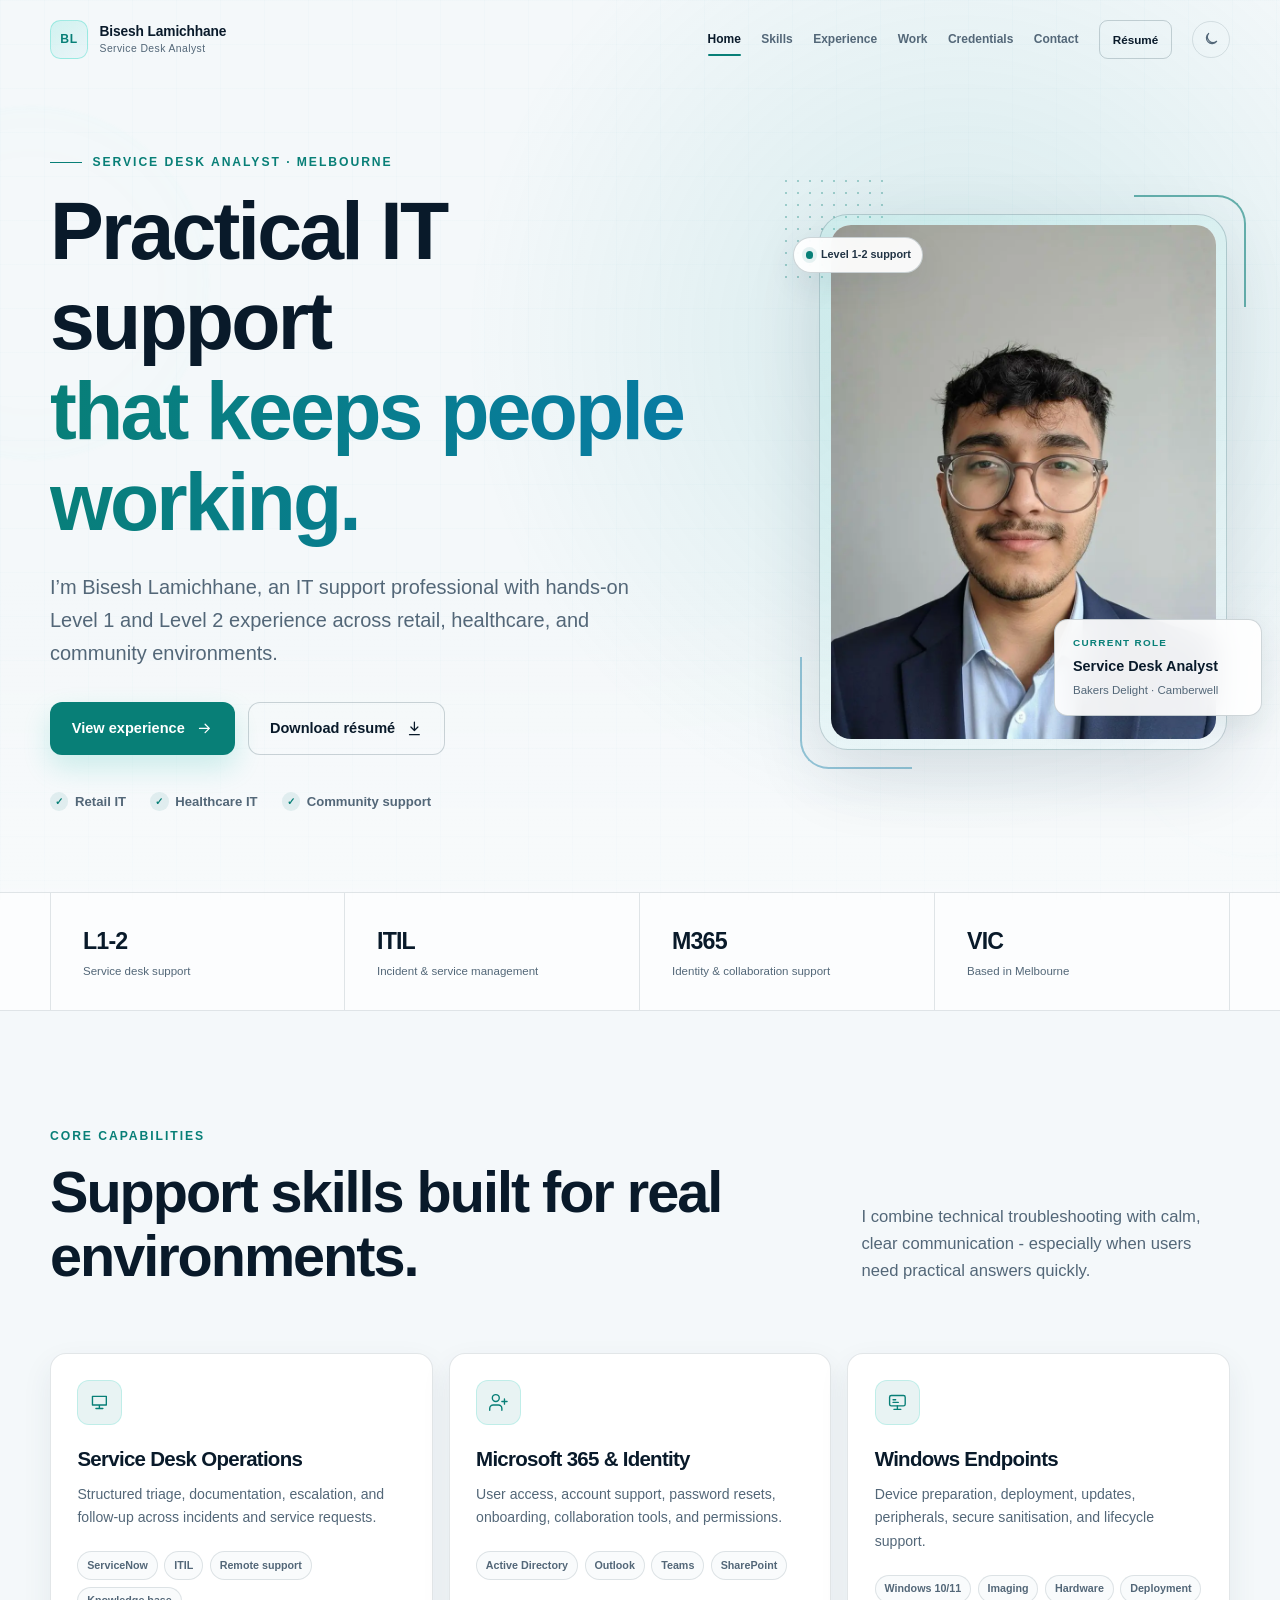
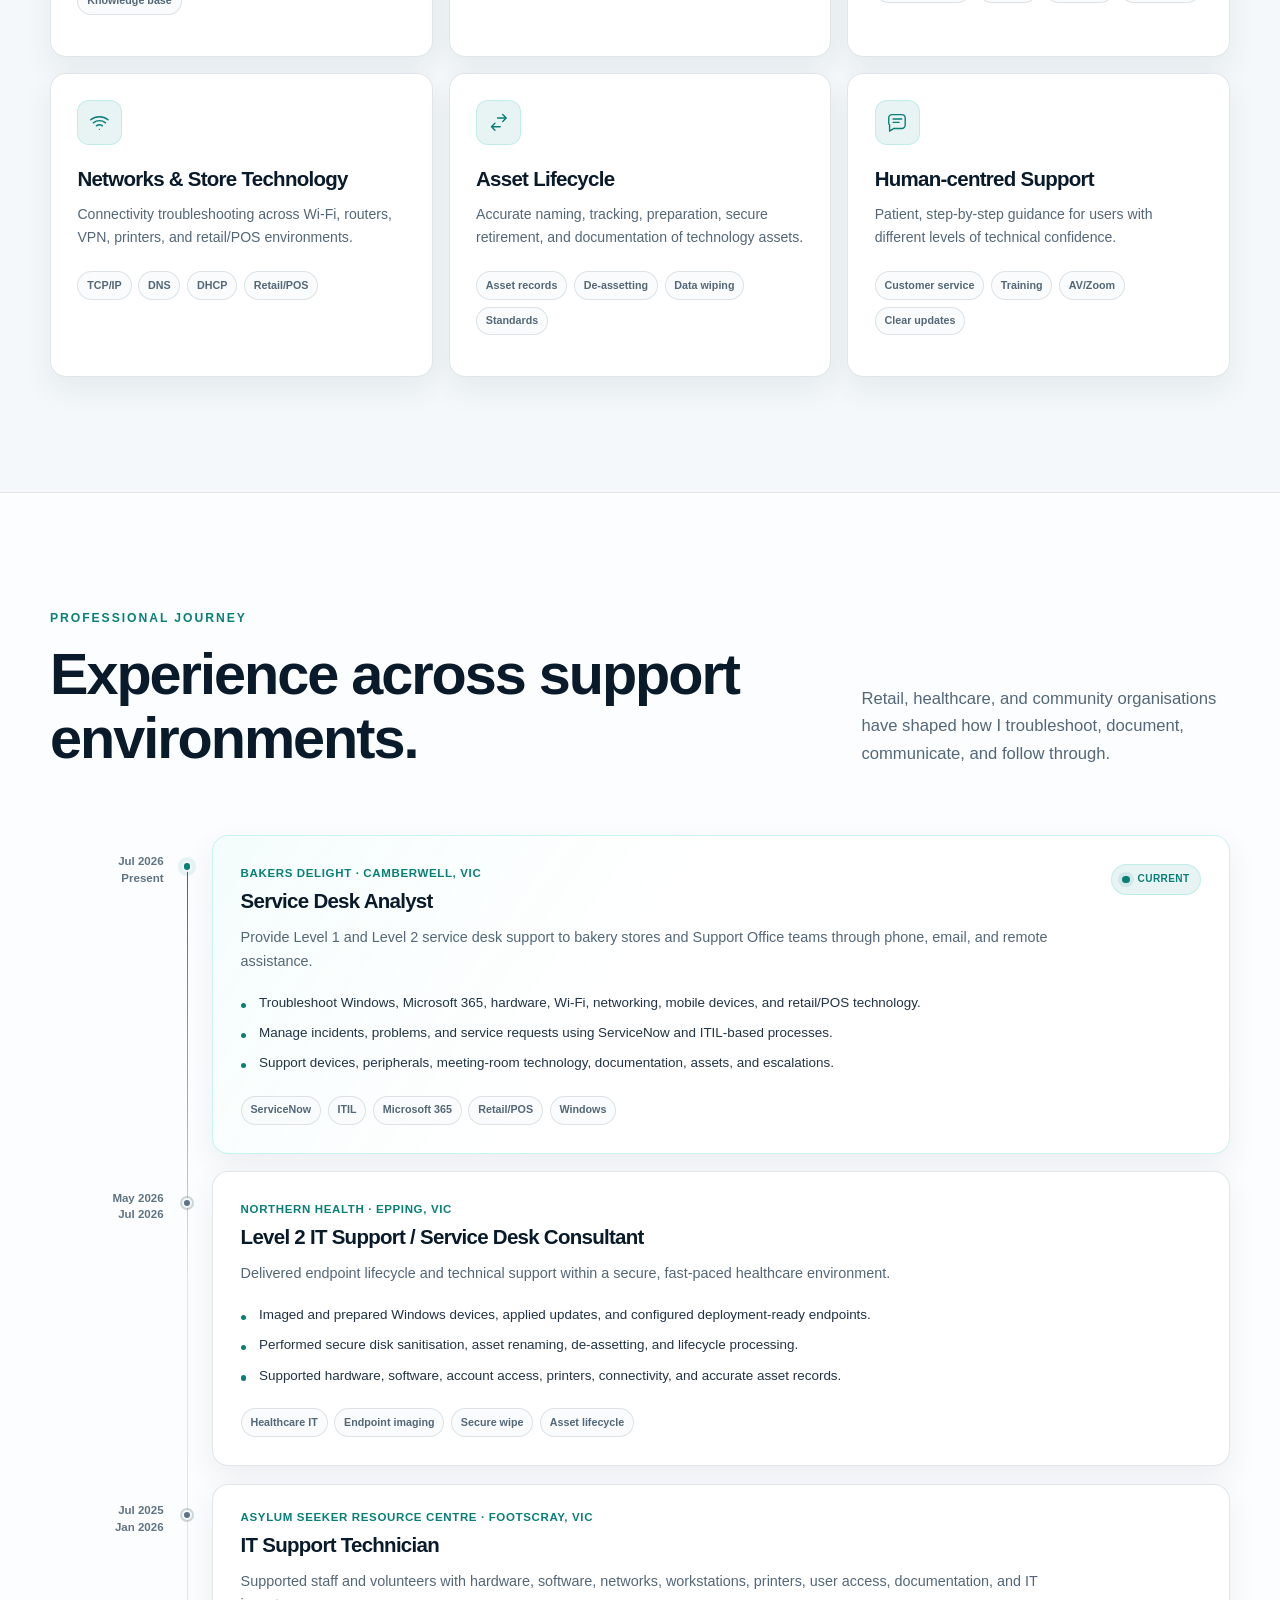
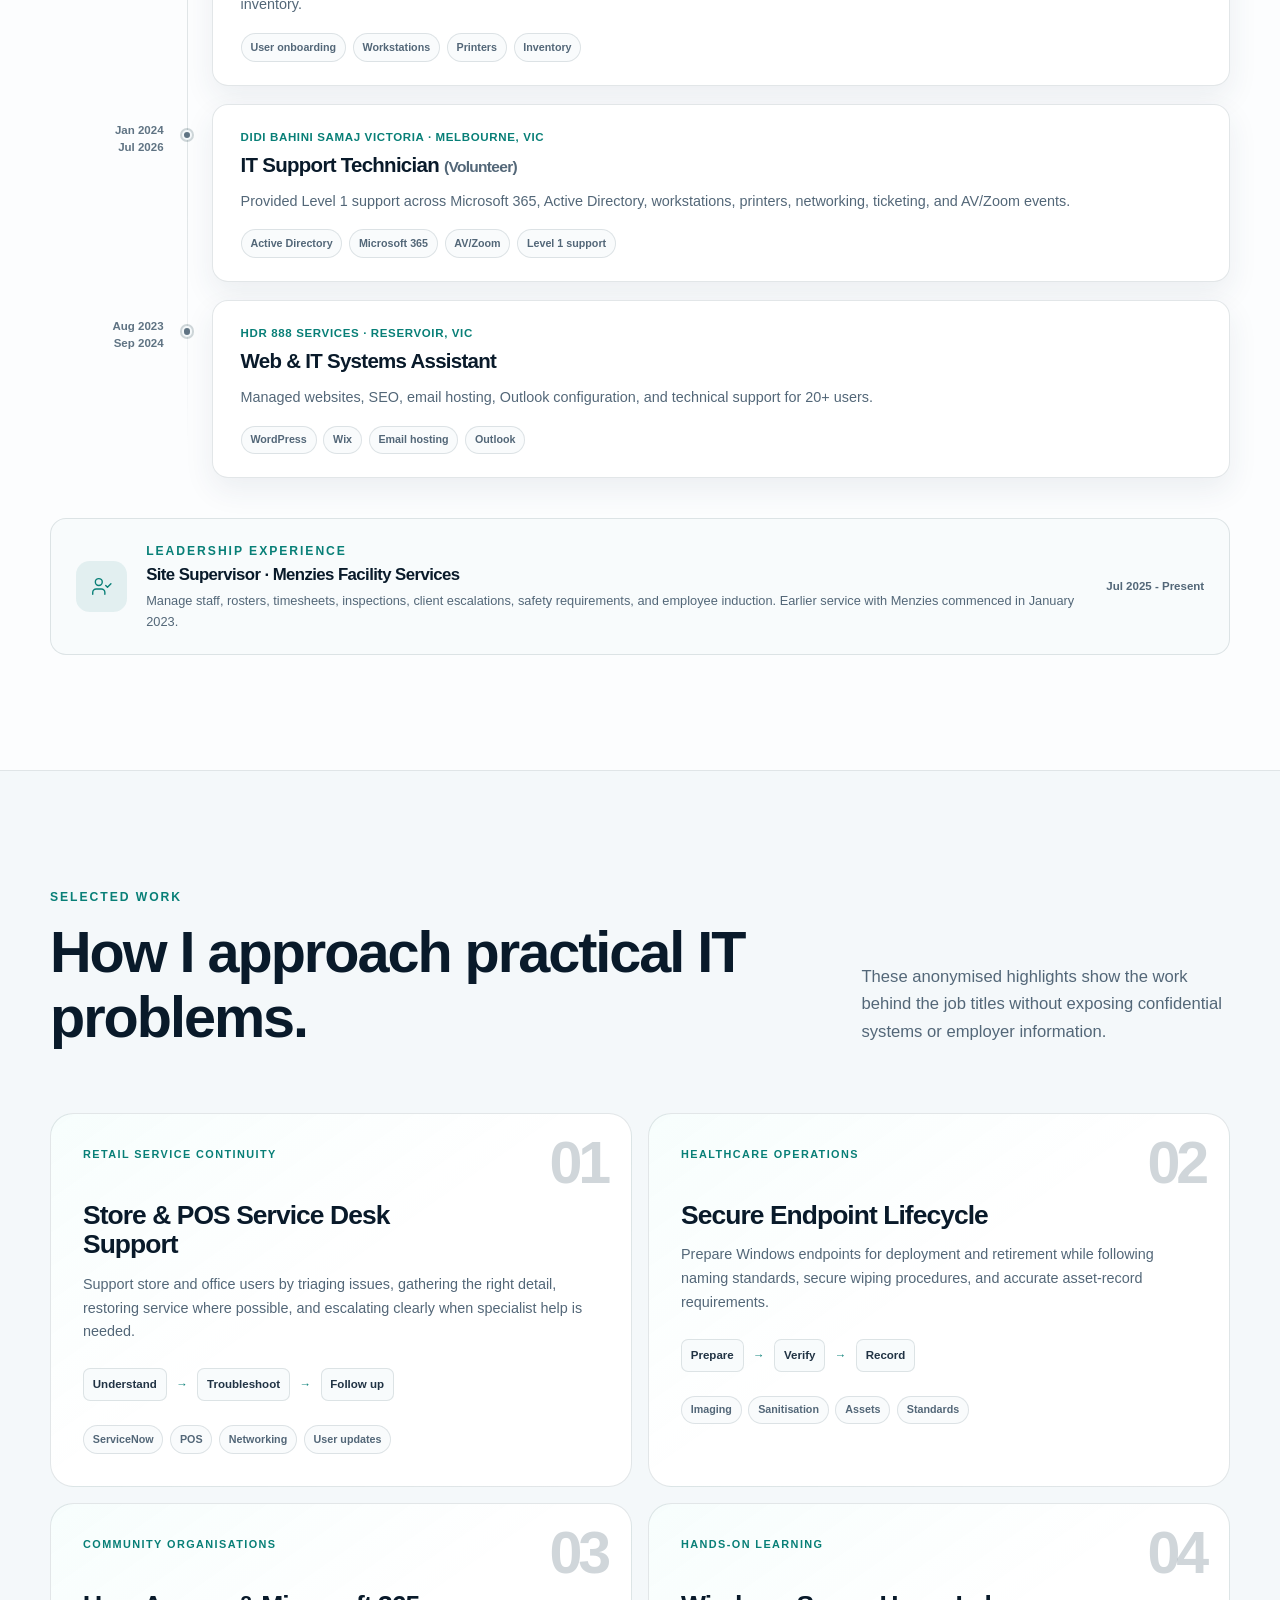
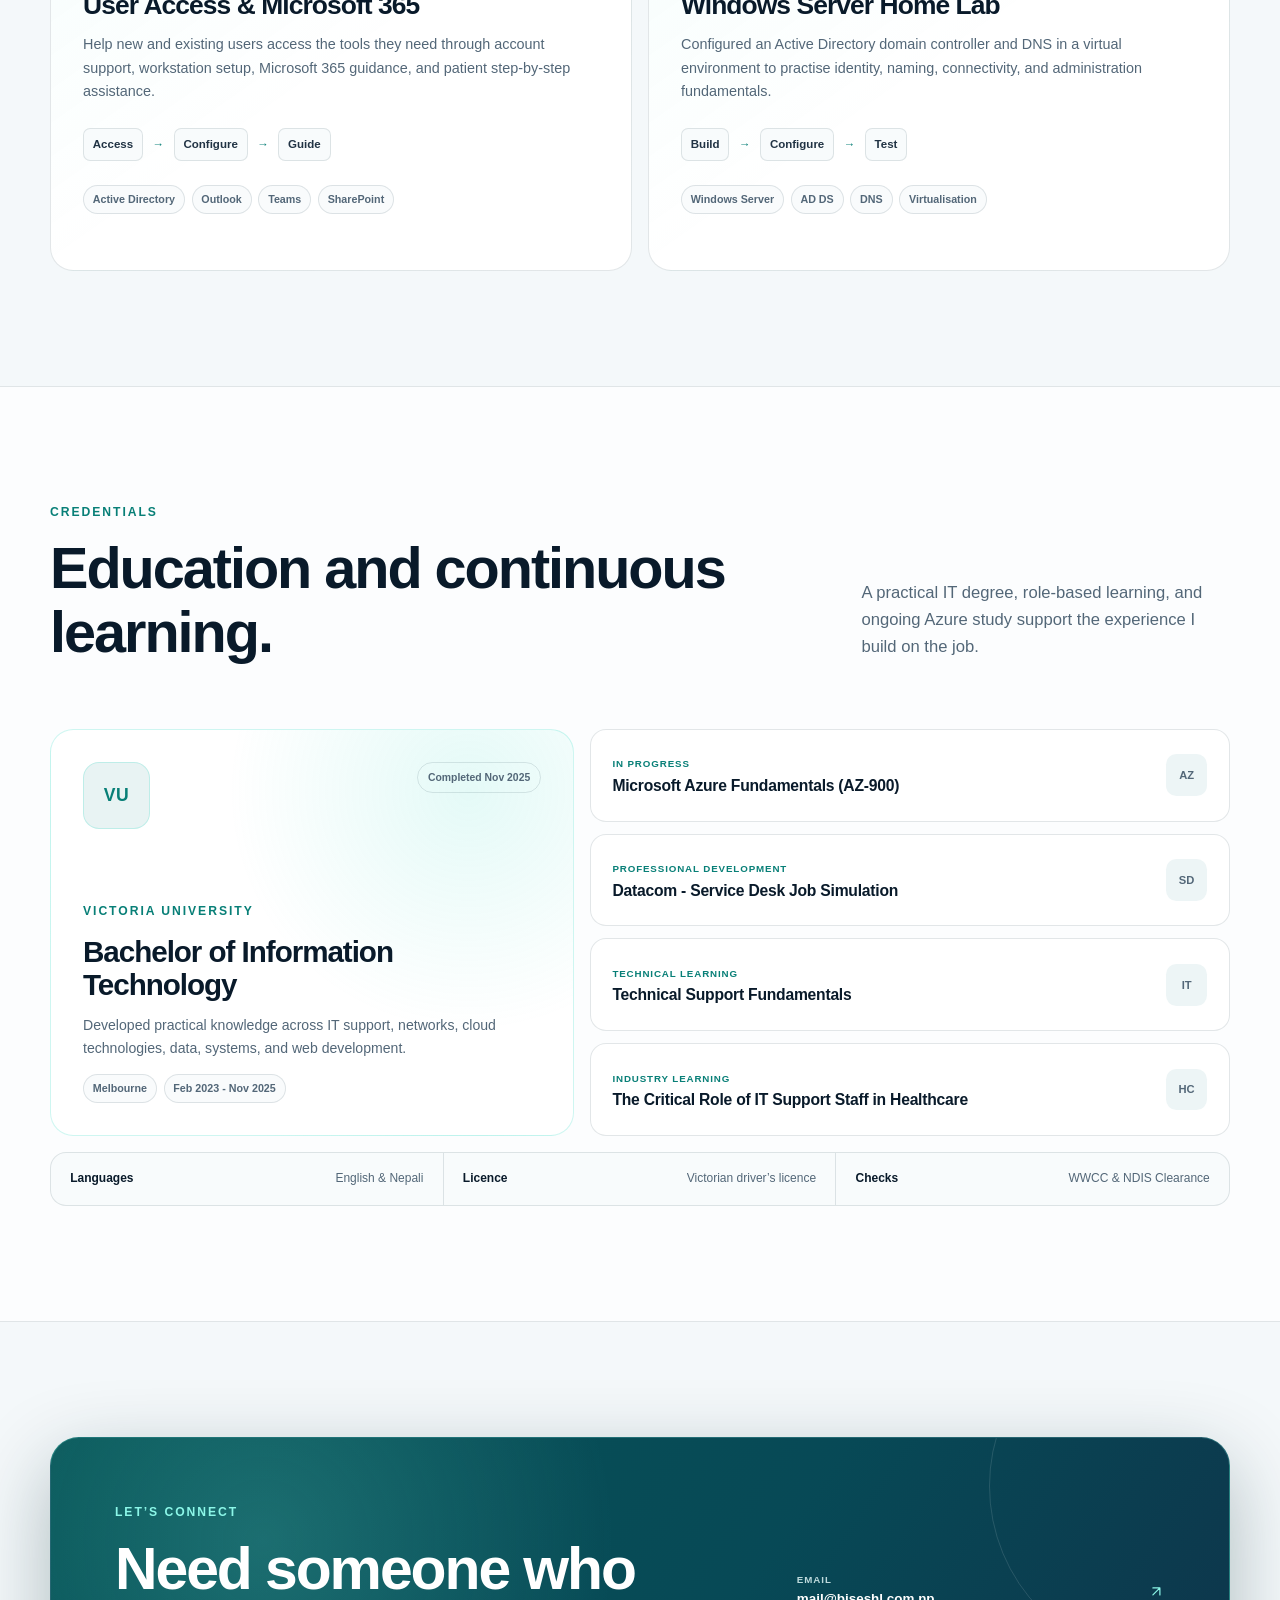
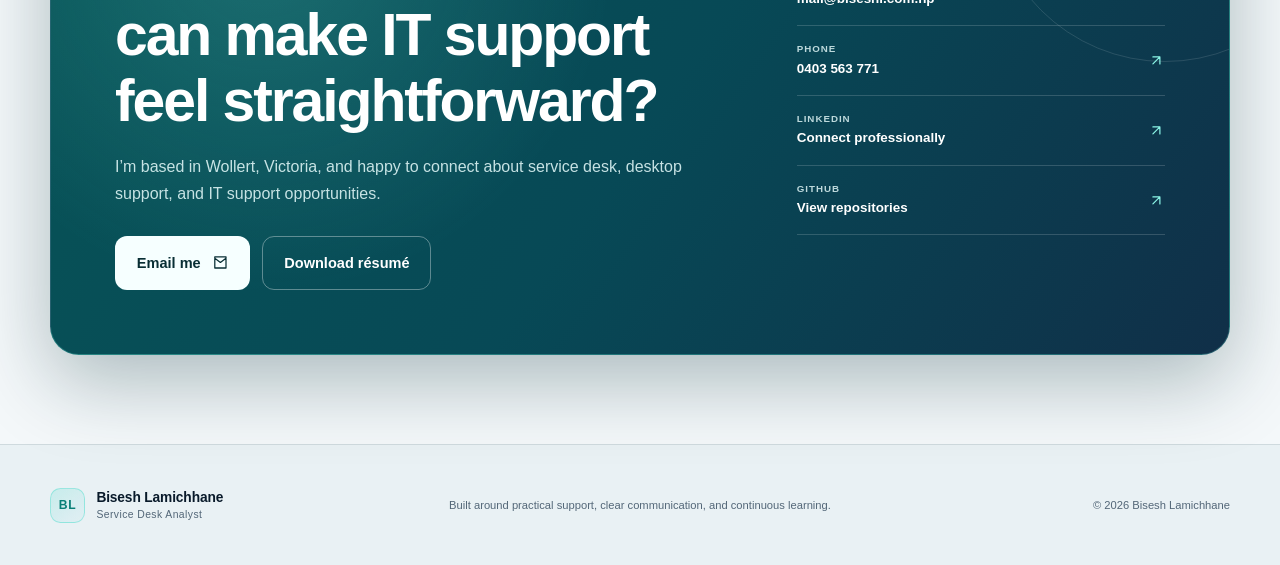
==== commit a96dbcc3: "Redesign portfolio for IT support career" ====
--- a/index.html
+++ b/index.html
@@ -1,390 +1,528 @@
 <!DOCTYPE html>
-<html lang="en">
-
+<html lang="en" data-theme="dark">
 <head>
-    <meta charset="UTF-8">
-    <meta http-equiv="X-UA-Compatible" content="IE=edge">
-    <meta name="viewport" content="width=device-width, initial-scale=1.0">
-    <title>BISESH - Service Desk Analyst</title>
-    <link rel="shortcut icon" href="img/favicon.png" type="image/x-icon">
-    <link rel="stylesheet" href="styles/styles.css">
-    <link rel="preconnect" href="https://fonts.googleapis.com">
-    <link rel="preconnect" href="https://fonts.gstatic.com" crossorigin>
-    <link rel="stylesheet" href="https://cdnjs.cloudflare.com/ajax/libs/font-awesome/5.15.4/css/all.min.css"
-        xintegrity="sha512-1ycn6IcaQQ40/MKBW2W4Rhis/DbILU74C1vSrLJxCq57o941Ym01SwNsOMqvEBFlcgUa6xLiPY/NS5R+E6ztJQ=="
-        crossorigin="anonymous" referrerpolicy="no-referrer" />
-    <link href="https://fonts.googleapis.com/css2?family=Poppins:wght@400;500;600;700;800&amp;display=swap"
-        rel="stylesheet">
+    <meta charset="utf-8">
+    <meta name="viewport" content="width=device-width, initial-scale=1">
+    <meta name="description" content="Bisesh Lamichhane is a Melbourne-based Service Desk Analyst with Level 1 and Level 2 experience across retail, healthcare, and community IT environments.">
+    <meta name="author" content="Bisesh Lamichhane">
+    <meta name="theme-color" content="#07111f">
+    <meta name="color-scheme" content="dark light">
+
+    <title>Bisesh Lamichhane | Service Desk Analyst &amp; IT Support</title>
+    <link rel="canonical" href="https://www.biseshl.com.np/">
+    <link rel="icon" href="/img/favicon.svg" type="image/svg+xml">
+    <link rel="manifest" href="/site.webmanifest">
+    <link rel="preload" href="/img/me.webp" as="image" type="image/webp">
+    <link rel="stylesheet" href="/styles/styles.css">
+
+    <meta property="og:type" content="profile">
+    <meta property="og:title" content="Bisesh Lamichhane | Service Desk Analyst">
+    <meta property="og:description" content="Level 1-2 IT support experience across retail, healthcare, and community environments in Melbourne.">
+    <meta property="og:url" content="https://www.biseshl.com.np/">
+    <meta property="og:image" content="https://www.biseshl.com.np/img/me.jpg">
+    <meta property="og:image:alt" content="Professional portrait of Bisesh Lamichhane">
+    <meta property="profile:first_name" content="Bisesh">
+    <meta property="profile:last_name" content="Lamichhane">
+
+    <meta name="twitter:card" content="summary_large_image">
+    <meta name="twitter:title" content="Bisesh Lamichhane | Service Desk Analyst">
+    <meta name="twitter:description" content="Practical IT support that keeps people working.">
+    <meta name="twitter:image" content="https://www.biseshl.com.np/img/me.jpg">
+
+    <script>
+        document.documentElement.classList.add('js');
+        try {
+            const savedTheme = localStorage.getItem('theme');
+            const preferredTheme = window.matchMedia('(prefers-color-scheme: light)').matches ? 'light' : 'dark';
+            document.documentElement.dataset.theme = savedTheme || preferredTheme;
+        } catch (error) {
+            document.documentElement.dataset.theme = 'dark';
+        }
+    </script>
+
+    <script type="application/ld+json">
+    {
+        "@context": "https://schema.org",
+        "@type": "Person",
+        "name": "Bisesh Lamichhane",
+        "url": "https://www.biseshl.com.np/",
+        "image": "https://www.biseshl.com.np/img/me.jpg",
+        "jobTitle": "Service Desk Analyst",
+        "email": "mailto:mail@biseshl.com.np",
+        "telephone": "+61 403 563 771",
+        "address": {
+            "@type": "PostalAddress",
+            "addressLocality": "Wollert",
+            "addressRegion": "VIC",
+            "addressCountry": "AU"
+        },
+        "alumniOf": {
+            "@type": "CollegeOrUniversity",
+            "name": "Victoria University"
+        },
+        "sameAs": [
+            "https://www.linkedin.com/in/bisesh-lamichhane-6971a423b/",
+            "https://github.com/Biseshl"
+        ],
+        "knowsAbout": [
+            "Service Desk",
+            "Microsoft 365",
+            "Active Directory",
+            "ServiceNow",
+            "Windows endpoint support",
+            "ITIL",
+            "Retail POS support",
+            "Networking"
+        ]
+    }
+    </script>
+    <script src="/app.js" defer></script>
 </head>
 
-<body class="main-content">
-    <header class="container header active" id="home">
-        <div class="header-content">
-            <div class="left-header">
-                <div class="h-shape"></div>
-                <div class="image">
-                    <!-- Ensure you have a professional photo here -->
-                    <img src="img/me.jpg" alt="Bisesh Lamichhane">
-                </div>
-            </div>
-            <div class="right-header">
-                <h1 class="name">
-                    Hi, I'm <span>Bisesh Lamichhane.</span>
-                </h1>
-                <h2>Service Desk Analyst | Level 1-2 IT Support</h2>
-                <p>
-                    Service Desk Analyst and IT support professional with hands-on Level 1 and Level 2 experience across retail, healthcare, and community environments.
-                    Currently supporting Bakers Delight stores and Support Office teams, with previous Level 2 consulting experience at Northern Health.
-                    Skilled in Microsoft 365, Active Directory, ServiceNow, Windows endpoint deployment, networking, and retail/POS technology.
-                </p>
-                <div class="btn-con">
-                    <a href="/Resume/Bisesh_Resume.pdf" class="main-btn" download="Bisesh_Resume.pdf">
-                        <span class="btn-text">Download CV</span>
-                        <span class="btn-icon"><i class="fas fa-download"></i></span>
-                    </a>
-                </div>
-            </div>
+<body>
+    <a class="skip-link" href="#main-content">Skip to main content</a>
+
+    <header class="site-header" data-site-header>
+        <nav class="nav shell" aria-label="Primary navigation">
+            <a class="brand" href="#home" aria-label="Bisesh Lamichhane - home">
+                <span class="brand__mark" aria-hidden="true">BL</span>
+                <span class="brand__text">
+                    <strong>Bisesh Lamichhane</strong>
+                    <small>Service Desk Analyst</small>
+                </span>
+            </a>
+
+            <button class="nav-toggle" type="button" aria-expanded="false" aria-controls="primary-menu" aria-label="Open navigation menu">
+                <span></span>
+                <span></span>
+                <span></span>
+            </button>
+
+            <div class="nav-menu" id="primary-menu" data-nav-menu>
+                <a href="#home" data-nav-link>Home</a>
+                <a href="#skills" data-nav-link>Skills</a>
+                <a href="#experience" data-nav-link>Experience</a>
+                <a href="#work" data-nav-link>Work</a>
+                <a href="#credentials" data-nav-link>Credentials</a>
+                <a href="#contact" data-nav-link>Contact</a>
+                <a class="nav-resume" href="/Resume/Bisesh_Resume.pdf" download="Bisesh_Resume.pdf">Résumé</a>
+                <button class="theme-toggle" type="button" aria-label="Switch to light theme" aria-pressed="false" data-theme-toggle>
+                    <svg class="theme-icon theme-icon--sun" viewBox="0 0 24 24" aria-hidden="true">
+                        <circle cx="12" cy="12" r="4"></circle>
+                        <path d="M12 2v2M12 20v2M4.93 4.93l1.42 1.42M17.65 17.65l1.42 1.42M2 12h2M20 12h2M4.93 19.07l1.42-1.42M17.65 6.35l1.42-1.42"></path>
+                    </svg>
+                    <svg class="theme-icon theme-icon--moon" viewBox="0 0 24 24" aria-hidden="true">
+                        <path d="M20.4 15.5A8.5 8.5 0 0 1 8.5 3.6 8.5 8.5 0 1 0 20.4 15.5Z"></path>
+                    </svg>
+                </button>
+            </div>
+        </nav>
+    </header>
+
+    <main id="main-content">
+        <section class="hero section" id="home" aria-labelledby="hero-title">
+            <div class="hero__glow hero__glow--one" aria-hidden="true"></div>
+            <div class="hero__glow hero__glow--two" aria-hidden="true"></div>
+
+            <div class="shell hero__grid">
+                <div class="hero__content reveal">
+                    <p class="eyebrow"><span></span> Service Desk Analyst · Melbourne</p>
+                    <h1 id="hero-title">Practical IT support <em>that keeps people working.</em></h1>
+                    <p class="hero__lead">
+                        I’m Bisesh Lamichhane, an IT support professional with hands-on Level 1 and Level 2 experience across retail, healthcare, and community environments.
+                    </p>
+
+                    <div class="hero__actions">
+                        <a class="button button--primary" href="#experience">
+                            View experience
+                            <svg viewBox="0 0 24 24" aria-hidden="true"><path d="m5 12 14 0M13 6l6 6-6 6"></path></svg>
+                        </a>
+                        <a class="button button--secondary" href="/Resume/Bisesh_Resume.pdf" download="Bisesh_Resume.pdf">
+                            Download résumé
+                            <svg viewBox="0 0 24 24" aria-hidden="true"><path d="M12 3v12M7 10l5 5 5-5M5 21h14"></path></svg>
+                        </a>
+                    </div>
+
+                    <ul class="hero__proof" aria-label="Experience environments">
+                        <li><span aria-hidden="true">✓</span> Retail IT</li>
+                        <li><span aria-hidden="true">✓</span> Healthcare IT</li>
+                        <li><span aria-hidden="true">✓</span> Community support</li>
+                    </ul>
+                </div>
+
+                <div class="hero__visual reveal" data-delay="120">
+                    <div class="portrait-frame">
+                        <div class="portrait-frame__grid" aria-hidden="true"></div>
+                        <picture>
+                            <source srcset="/img/me.webp" type="image/webp">
+                            <img src="/img/me.jpg" width="840" height="1120" alt="Bisesh Lamichhane in professional attire" fetchpriority="high">
+                        </picture>
+                        <div class="portrait-frame__label">
+                            <small>Current role</small>
+                            <strong>Service Desk Analyst</strong>
+                            <span>Bakers Delight · Camberwell</span>
+                        </div>
+                        <div class="portrait-frame__status">
+                            <span aria-hidden="true"></span>
+                            Level 1-2 support
+                        </div>
+                    </div>
+                </div>
+            </div>
+        </section>
+
+        <section class="trust-strip" aria-label="Professional focus">
+            <div class="shell trust-strip__grid">
+                <div>
+                    <span class="trust-strip__number">L1-2</span>
+                    <p>Service desk support</p>
+                </div>
+                <div>
+                    <span class="trust-strip__number">ITIL</span>
+                    <p>Incident &amp; service management</p>
+                </div>
+                <div>
+                    <span class="trust-strip__number">M365</span>
+                    <p>Identity &amp; collaboration support</p>
+                </div>
+                <div>
+                    <span class="trust-strip__number">VIC</span>
+                    <p>Based in Melbourne</p>
+                </div>
+            </div>
+        </section>
+
+        <section class="section" id="skills" aria-labelledby="skills-title">
+            <div class="shell">
+                <div class="section-heading reveal">
+                    <div>
+                        <p class="section-kicker">Core capabilities</p>
+                        <h2 id="skills-title">Support skills built for real environments.</h2>
+                    </div>
+                    <p>I combine technical troubleshooting with calm, clear communication - especially when users need practical answers quickly.</p>
+                </div>
+
+                <div class="capability-grid">
+                    <article class="capability-card reveal">
+                        <div class="icon-box" aria-hidden="true">
+                            <svg viewBox="0 0 24 24"><path d="M4 5h16v10H4zM8 19h8M12 15v4"></path></svg>
+                        </div>
+                        <h3>Service Desk Operations</h3>
+                        <p>Structured triage, documentation, escalation, and follow-up across incidents and service requests.</p>
+                        <ul class="tag-list"><li>ServiceNow</li><li>ITIL</li><li>Remote support</li><li>Knowledge base</li></ul>
+                    </article>
+
+                    <article class="capability-card reveal" data-delay="60">
+                        <div class="icon-box" aria-hidden="true">
+                            <svg viewBox="0 0 24 24"><path d="M16 21v-2a4 4 0 0 0-4-4H6a4 4 0 0 0-4 4v2M9 11a4 4 0 1 0 0-8 4 4 0 0 0 0 8ZM19 8v6M22 11h-6"></path></svg>
+                        </div>
+                        <h3>Microsoft 365 &amp; Identity</h3>
+                        <p>User access, account support, password resets, onboarding, collaboration tools, and permissions.</p>
+                        <ul class="tag-list"><li>Active Directory</li><li>Outlook</li><li>Teams</li><li>SharePoint</li></ul>
+                    </article>
+
+                    <article class="capability-card reveal" data-delay="120">
+                        <div class="icon-box" aria-hidden="true">
+                            <svg viewBox="0 0 24 24"><rect x="3" y="4" width="18" height="12" rx="2"></rect><path d="M8 20h8M12 16v4M7 9h3M7 12h6"></path></svg>
+                        </div>
+                        <h3>Windows Endpoints</h3>
+                        <p>Device preparation, deployment, updates, peripherals, secure sanitisation, and lifecycle support.</p>
+                        <ul class="tag-list"><li>Windows 10/11</li><li>Imaging</li><li>Hardware</li><li>Deployment</li></ul>
+                    </article>
+
+                    <article class="capability-card reveal">
+                        <div class="icon-box" aria-hidden="true">
+                            <svg viewBox="0 0 24 24"><path d="M5 12.55a11 11 0 0 1 14.08 0M8.5 16a6 6 0 0 1 7 0M12 20h.01M2 9a16 16 0 0 1 20 0"></path></svg>
+                        </div>
+                        <h3>Networks &amp; Store Technology</h3>
+                        <p>Connectivity troubleshooting across Wi-Fi, routers, VPN, printers, and retail/POS environments.</p>
+                        <ul class="tag-list"><li>TCP/IP</li><li>DNS</li><li>DHCP</li><li>Retail/POS</li></ul>
+                    </article>
+
+                    <article class="capability-card reveal" data-delay="60">
+                        <div class="icon-box" aria-hidden="true">
+                            <svg viewBox="0 0 24 24"><path d="M20 7h-9M14 17H5M17 3l4 4-4 4M8 13l-4 4 4 4"></path></svg>
+                        </div>
+                        <h3>Asset Lifecycle</h3>
+                        <p>Accurate naming, tracking, preparation, secure retirement, and documentation of technology assets.</p>
+                        <ul class="tag-list"><li>Asset records</li><li>De-assetting</li><li>Data wiping</li><li>Standards</li></ul>
+                    </article>
+
+                    <article class="capability-card reveal" data-delay="120">
+                        <div class="icon-box" aria-hidden="true">
+                            <svg viewBox="0 0 24 24"><path d="M21 15a4 4 0 0 1-4 4H8l-5 3v-7a4 4 0 0 1-1-2.65V7a4 4 0 0 1 4-4h11a4 4 0 0 1 4 4z"></path><path d="M7 8h10M7 12h7"></path></svg>
+                        </div>
+                        <h3>Human-centred Support</h3>
+                        <p>Patient, step-by-step guidance for users with different levels of technical confidence.</p>
+                        <ul class="tag-list"><li>Customer service</li><li>Training</li><li>AV/Zoom</li><li>Clear updates</li></ul>
+                    </article>
+                </div>
+            </div>
+        </section>
+
+        <section class="section section--tinted" id="experience" aria-labelledby="experience-title">
+            <div class="shell">
+                <div class="section-heading reveal">
+                    <div>
+                        <p class="section-kicker">Professional journey</p>
+                        <h2 id="experience-title">Experience across support environments.</h2>
+                    </div>
+                    <p>Retail, healthcare, and community organisations have shaped how I troubleshoot, document, communicate, and follow through.</p>
+                </div>
+
+                <div class="experience-list">
+                    <article class="experience-item reveal experience-item--featured">
+                        <div class="experience-item__date"><span>Jul 2026</span><span>Present</span></div>
+                        <div class="experience-card">
+                            <div class="experience-card__topline">
+                                <div>
+                                    <p class="role-company">Bakers Delight · Camberwell, VIC</p>
+                                    <h3>Service Desk Analyst</h3>
+                                </div>
+                                <span class="status-pill"><span></span> Current</span>
+                            </div>
+                            <p>Provide Level 1 and Level 2 service desk support to bakery stores and Support Office teams through phone, email, and remote assistance.</p>
+                            <ul class="bullet-list">
+                                <li>Troubleshoot Windows, Microsoft 365, hardware, Wi-Fi, networking, mobile devices, and retail/POS technology.</li>
+                                <li>Manage incidents, problems, and service requests using ServiceNow and ITIL-based processes.</li>
+                                <li>Support devices, peripherals, meeting-room technology, documentation, assets, and escalations.</li>
+                            </ul>
+                            <ul class="tag-list"><li>ServiceNow</li><li>ITIL</li><li>Microsoft 365</li><li>Retail/POS</li><li>Windows</li></ul>
+                        </div>
+                    </article>
+
+                    <article class="experience-item reveal">
+                        <div class="experience-item__date"><span>May 2026</span><span>Jul 2026</span></div>
+                        <div class="experience-card">
+                            <p class="role-company">Northern Health · Epping, VIC</p>
+                            <h3>Level 2 IT Support / Service Desk Consultant</h3>
+                            <p>Delivered endpoint lifecycle and technical support within a secure, fast-paced healthcare environment.</p>
+                            <ul class="bullet-list">
+                                <li>Imaged and prepared Windows devices, applied updates, and configured deployment-ready endpoints.</li>
+                                <li>Performed secure disk sanitisation, asset renaming, de-assetting, and lifecycle processing.</li>
+                                <li>Supported hardware, software, account access, printers, connectivity, and accurate asset records.</li>
+                            </ul>
+                            <ul class="tag-list"><li>Healthcare IT</li><li>Endpoint imaging</li><li>Secure wipe</li><li>Asset lifecycle</li></ul>
+                        </div>
+                    </article>
+
+                    <article class="experience-item reveal">
+                        <div class="experience-item__date"><span>Jul 2025</span><span>Jan 2026</span></div>
+                        <div class="experience-card experience-card--compact">
+                            <p class="role-company">Asylum Seeker Resource Centre · Footscray, VIC</p>
+                            <h3>IT Support Technician</h3>
+                            <p>Supported staff and volunteers with hardware, software, networks, workstations, printers, user access, documentation, and IT inventory.</p>
+                            <ul class="tag-list"><li>User onboarding</li><li>Workstations</li><li>Printers</li><li>Inventory</li></ul>
+                        </div>
+                    </article>
+
+                    <article class="experience-item reveal">
+                        <div class="experience-item__date"><span>Jan 2024</span><span>Jul 2026</span></div>
+                        <div class="experience-card experience-card--compact">
+                            <p class="role-company">Didi Bahini Samaj Victoria · Melbourne, VIC</p>
+                            <h3>IT Support Technician <span>(Volunteer)</span></h3>
+                            <p>Provided Level 1 support across Microsoft 365, Active Directory, workstations, printers, networking, ticketing, and AV/Zoom events.</p>
+                            <ul class="tag-list"><li>Active Directory</li><li>Microsoft 365</li><li>AV/Zoom</li><li>Level 1 support</li></ul>
+                        </div>
+                    </article>
+
+                    <article class="experience-item reveal">
+                        <div class="experience-item__date"><span>Aug 2023</span><span>Sep 2024</span></div>
+                        <div class="experience-card experience-card--compact">
+                            <p class="role-company">HDR 888 Services · Reservoir, VIC</p>
+                            <h3>Web &amp; IT Systems Assistant</h3>
+                            <p>Managed websites, SEO, email hosting, Outlook configuration, and technical support for 20+ users.</p>
+                            <ul class="tag-list"><li>WordPress</li><li>Wix</li><li>Email hosting</li><li>Outlook</li></ul>
+                        </div>
+                    </article>
+                </div>
+
+                <aside class="leadership-card reveal" aria-labelledby="leadership-title">
+                    <div class="leadership-card__icon" aria-hidden="true">
+                        <svg viewBox="0 0 24 24"><path d="M16 21v-2a4 4 0 0 0-4-4H6a4 4 0 0 0-4 4v2M9 11a4 4 0 1 0 0-8 4 4 0 0 0 0 8M17 11l2 2 4-4"></path></svg>
+                    </div>
+                    <div>
+                        <p class="section-kicker">Leadership experience</p>
+                        <h3 id="leadership-title">Site Supervisor · Menzies Facility Services</h3>
+                        <p>Manage staff, rosters, timesheets, inspections, client escalations, safety requirements, and employee induction. Earlier service with Menzies commenced in January 2023.</p>
+                    </div>
+                    <span class="leadership-card__date">Jul 2025 - Present</span>
+                </aside>
+            </div>
+        </section>
+
+        <section class="section" id="work" aria-labelledby="work-title">
+            <div class="shell">
+                <div class="section-heading reveal">
+                    <div>
+                        <p class="section-kicker">Selected work</p>
+                        <h2 id="work-title">How I approach practical IT problems.</h2>
+                    </div>
+                    <p>These anonymised highlights show the work behind the job titles without exposing confidential systems or employer information.</p>
+                </div>
+
+                <div class="work-grid">
+                    <article class="work-card reveal">
+                        <div class="work-card__number">01</div>
+                        <p class="work-card__label">Retail service continuity</p>
+                        <h3>Store &amp; POS Service Desk Support</h3>
+                        <p>Support store and office users by triaging issues, gathering the right detail, restoring service where possible, and escalating clearly when specialist help is needed.</p>
+                        <div class="work-card__flow" role="group" aria-label="Support workflow">
+                            <span>Understand</span><i aria-hidden="true">→</i><span>Troubleshoot</span><i aria-hidden="true">→</i><span>Follow up</span>
+                        </div>
+                        <ul class="tag-list"><li>ServiceNow</li><li>POS</li><li>Networking</li><li>User updates</li></ul>
+                    </article>
+
+                    <article class="work-card reveal" data-delay="80">
+                        <div class="work-card__number">02</div>
+                        <p class="work-card__label">Healthcare operations</p>
+                        <h3>Secure Endpoint Lifecycle</h3>
+                        <p>Prepare Windows endpoints for deployment and retirement while following naming standards, secure wiping procedures, and accurate asset-record requirements.</p>
+                        <div class="work-card__flow" role="group" aria-label="Endpoint workflow">
+                            <span>Prepare</span><i aria-hidden="true">→</i><span>Verify</span><i aria-hidden="true">→</i><span>Record</span>
+                        </div>
+                        <ul class="tag-list"><li>Imaging</li><li>Sanitisation</li><li>Assets</li><li>Standards</li></ul>
+                    </article>
+
+                    <article class="work-card reveal">
+                        <div class="work-card__number">03</div>
+                        <p class="work-card__label">Community organisations</p>
+                        <h3>User Access &amp; Microsoft 365</h3>
+                        <p>Help new and existing users access the tools they need through account support, workstation setup, Microsoft 365 guidance, and patient step-by-step assistance.</p>
+                        <div class="work-card__flow" role="group" aria-label="Onboarding workflow">
+                            <span>Access</span><i aria-hidden="true">→</i><span>Configure</span><i aria-hidden="true">→</i><span>Guide</span>
+                        </div>
+                        <ul class="tag-list"><li>Active Directory</li><li>Outlook</li><li>Teams</li><li>SharePoint</li></ul>
+                    </article>
+
+                    <article class="work-card reveal" data-delay="80">
+                        <div class="work-card__number">04</div>
+                        <p class="work-card__label">Hands-on learning</p>
+                        <h3>Windows Server Home Lab</h3>
+                        <p>Configured an Active Directory domain controller and DNS in a virtual environment to practise identity, naming, connectivity, and administration fundamentals.</p>
+                        <div class="work-card__flow" role="group" aria-label="Home lab workflow">
+                            <span>Build</span><i aria-hidden="true">→</i><span>Configure</span><i aria-hidden="true">→</i><span>Test</span>
+                        </div>
+                        <ul class="tag-list"><li>Windows Server</li><li>AD DS</li><li>DNS</li><li>Virtualisation</li></ul>
+                    </article>
+                </div>
+            </div>
+        </section>
+
+        <section class="section section--tinted" id="credentials" aria-labelledby="credentials-title">
+            <div class="shell">
+                <div class="section-heading reveal">
+                    <div>
+                        <p class="section-kicker">Credentials</p>
+                        <h2 id="credentials-title">Education and continuous learning.</h2>
+                    </div>
+                    <p>A practical IT degree, role-based learning, and ongoing Azure study support the experience I build on the job.</p>
+                </div>
+
+                <div class="credentials-grid">
+                    <article class="education-card reveal">
+                        <div class="education-card__top">
+                            <div class="education-card__mark" aria-hidden="true">VU</div>
+                            <span>Completed Nov 2025</span>
+                        </div>
+                        <p class="section-kicker">Victoria University</p>
+                        <h3>Bachelor of Information Technology</h3>
+                        <p>Developed practical knowledge across IT support, networks, cloud technologies, data, systems, and web development.</p>
+                        <ul class="tag-list"><li>Melbourne</li><li>Feb 2023 - Nov 2025</li></ul>
+                    </article>
+
+                    <div class="certification-list">
+                        <article class="certification-card reveal">
+                            <div>
+                                <span class="certification-card__state">In progress</span>
+                                <h3>Microsoft Azure Fundamentals (AZ-900)</h3>
+                            </div>
+                            <span class="certification-card__logo" aria-hidden="true">AZ</span>
+                        </article>
+                        <article class="certification-card reveal" data-delay="50">
+                            <div>
+                                <span class="certification-card__state">Professional development</span>
+                                <h3>Datacom - Service Desk Job Simulation</h3>
+                            </div>
+                            <span class="certification-card__logo" aria-hidden="true">SD</span>
+                        </article>
+                        <article class="certification-card reveal" data-delay="100">
+                            <div>
+                                <span class="certification-card__state">Technical learning</span>
+                                <h3>Technical Support Fundamentals</h3>
+                            </div>
+                            <span class="certification-card__logo" aria-hidden="true">IT</span>
+                        </article>
+                        <article class="certification-card reveal" data-delay="150">
+                            <div>
+                                <span class="certification-card__state">Industry learning</span>
+                                <h3>The Critical Role of IT Support Staff in Healthcare</h3>
+                            </div>
+                            <span class="certification-card__logo" aria-hidden="true">HC</span>
+                        </article>
+                    </div>
+                </div>
+
+                <ul class="credential-facts reveal" aria-label="Additional credentials">
+                    <li><strong>Languages</strong><span>English &amp; Nepali</span></li>
+                    <li><strong>Licence</strong><span>Victorian driver’s licence</span></li>
+                    <li><strong>Checks</strong><span>WWCC &amp; NDIS Clearance</span></li>
+                </ul>
+            </div>
+        </section>
+
+        <section class="section contact" id="contact" aria-labelledby="contact-title">
+            <div class="shell">
+                <div class="contact-card reveal">
+                    <div class="contact-card__content">
+                        <p class="section-kicker">Let’s connect</p>
+                        <h2 id="contact-title">Need someone who can make IT support feel straightforward?</h2>
+                        <p>I’m based in Wollert, Victoria, and happy to connect about service desk, desktop support, and IT support opportunities.</p>
+                        <div class="contact-card__actions">
+                            <a class="button button--light" href="mailto:mail@biseshl.com.np">
+                                Email me
+                                <svg viewBox="0 0 24 24" aria-hidden="true"><path d="M4 4h16v16H4zM4 6l8 6 8-6"></path></svg>
+                            </a>
+                            <a class="button button--ghost-light" href="/Resume/Bisesh_Resume.pdf" download="Bisesh_Resume.pdf">Download résumé</a>
+                        </div>
+                    </div>
+
+                    <nav class="contact-links" aria-label="Contact links">
+                        <a href="mailto:mail@biseshl.com.np">
+                            <span>Email</span>
+                            <strong>mail@biseshl.com.np</strong>
+                            <svg viewBox="0 0 24 24" aria-hidden="true"><path d="m7 17 10-10M7 7h10v10"></path></svg>
+                        </a>
+                        <a href="tel:+61403563771">
+                            <span>Phone</span>
+                            <strong>0403&nbsp;563&nbsp;771</strong>
+                            <svg viewBox="0 0 24 24" aria-hidden="true"><path d="m7 17 10-10M7 7h10v10"></path></svg>
+                        </a>
+                        <a href="https://www.linkedin.com/in/bisesh-lamichhane-6971a423b/" target="_blank" rel="noopener noreferrer">
+                            <span>LinkedIn</span>
+                            <strong>Connect professionally</strong>
+                            <svg viewBox="0 0 24 24" aria-hidden="true"><path d="m7 17 10-10M7 7h10v10"></path></svg>
+                        </a>
+                        <a href="https://github.com/Biseshl" target="_blank" rel="noopener noreferrer">
+                            <span>GitHub</span>
+                            <strong>View repositories</strong>
+                            <svg viewBox="0 0 24 24" aria-hidden="true"><path d="m7 17 10-10M7 7h10v10"></path></svg>
+                        </a>
+                    </nav>
+                </div>
+            </div>
+        </section>
+    </main>
+
+    <footer class="site-footer">
+        <div class="shell site-footer__inner">
+            <a class="brand brand--footer" href="#home" aria-label="Back to top">
+                <span class="brand__mark" aria-hidden="true">BL</span>
+                <span class="brand__text"><strong>Bisesh Lamichhane</strong><small>Service Desk Analyst</small></span>
+            </a>
+            <p>Built around practical support, clear communication, and continuous learning.</p>
+            <p>© <span data-current-year>2026</span> Bisesh Lamichhane</p>
         </div>
-    </header>
-    <main>
-        <section class="container about" id="about">
-            <div class="main-title">
-                <h2>About <span>me</span><span class="bg-text">my stats</span></h2>
-            </div>
-            <div class="about-container">
-                <div class="left-about">
-                    <h4>Professional Profile</h4>
-                    <p style="font-size: 13px;">
-                        IT graduate and Service Desk Analyst with practical experience supporting retail stores, corporate teams, healthcare users, and community organisations. My strengths include structured troubleshooting, Microsoft 365 and Active Directory support, endpoint deployment, incident management, and clear communication with non-technical users.<br /> <br />
-                        Currently, I provide Level 1 and Level 2 support at Bakers Delight. Previously, I supported device lifecycle operations and technical services at Northern Health, following secure healthcare IT and asset-management processes.
-                    </p>
-                    <div class="btn-con">
-                        <a href="/Resume/Bisesh_Resume.pdf" class="main-btn" download="Bisesh_Resume.pdf">
-                            <span class="btn-text">Download CV</span>
-                            <span class="btn-icon"><i class="fas fa-download"></i></span>
-                        </a>
-                    </div>
-                </div>
-                <div class="right-about">
-                    <div class="about-item">
-                        <div class="abt-text">
-                            <p class="large-text">IT</p>
-                            <p class="small-text">Bachelor <br /> Degree</p>
-                        </div>
-                    </div>
-                    <div class="about-item">
-                        <div class="abt-text">
-                            <p class="large-text">L1-2</p>
-                            <p class="small-text">Service Desk <br /> Experience</p>
-                        </div>
-                    </div>
-                    <div class="about-item">
-                        <div class="abt-text">
-                            <p class="large-text">ITIL</p>
-                            <p class="small-text">Incident &amp; Service <br /> Management</p>
-                        </div>
-                    </div>
-                    <div class="about-item">
-                        <div class="abt-text">
-                            <p class="large-text">VIC</p>
-                            <p class="small-text">Driver's <br /> Licence</p>
-                        </div>
-                    </div>
-                </div>
-            </div>
-            <div class="about-stats">
-                <h4 class="stat-title">Technical Skills</h4>
-                <div class="progress-bars">
-                    <div class="progress-bar">
-                        <p class="prog-title">Active Directory &amp; Microsoft 365</p>
-                        <div class="progress-con">
-                            <p class="prog-text">90%</p>
-                            <div class="progress">
-                                <span class="html"></span>
-                            </div>
-                        </div>
-                    </div>
-                    <div class="progress-bar">
-                        <p class="prog-title">Endpoint Deployment &amp; Asset Management</p>
-                        <div class="progress-con">
-                            <p class="prog-text">90%</p>
-                            <div class="progress">
-                                <span class="css"></span>
-                            </div>
-                        </div>
-                    </div>
-                    <div class="progress-bar">
-                        <p class="prog-title">ServiceNow &amp; ITIL Service Management</p>
-                        <div class="progress-con">
-                            <p class="prog-text">85%</p>
-                            <div class="progress">
-                                <span class="js"></span>
-                            </div>
-                        </div>
-                    </div>
-                    <div class="progress-bar">
-                        <p class="prog-title">Networking &amp; Retail/POS Support</p>
-                        <div class="progress-con">
-                            <p class="prog-text">80%</p>
-                            <div class="progress">
-                                <span class="python"></span>
-                            </div>
-                        </div>
-                    </div>
-                    <div class="progress-bar">
-                        <p class="prog-title">Windows 10/11 &amp; Server</p>
-                        <div class="progress-con">
-                            <p class="prog-text">90%</p>
-                            <div class="progress">
-                                <span class="wpd"></span>
-                            </div>
-                        </div>
-                    </div>
-                </div>
-            </div>
-
-            <!-- Start of My timeline -->
-            <h4 class="stat-title">Experience Timeline</h4>
-            <div class="timeline">
-
-                <!-- Bakers Delight -->
-                <div class="timeline-item">
-                    <div class="tl-icon">
-                        <i class="fas fa-desktop"></i>
-                    </div>
-                    <p class="tl-duration">Jul 2026 - Present</p>
-                    <h5>Service Desk Analyst<span> - Bakers Delight</span></h5>
-                    <p>
-                        Provide Level 1 and Level 2 support to bakery stores and Support Office teams, managing ServiceNow incidents and troubleshooting Windows, Microsoft 365, networking, hardware, and retail/POS technology.
-                    </p>
-                </div>
-
-                <!-- Northern Health -->
-                <div class="timeline-item">
-                    <div class="tl-icon">
-                        <i class="fas fa-laptop-medical"></i>
-                    </div>
-                    <p class="tl-duration">May 2026 - Jul 2026</p>
-                    <h5>Level 2 IT Support / Service Desk Consultant<span> - Northern Health</span></h5>
-                    <p>
-                        Delivered Level 2 endpoint and service desk support in healthcare, including Windows imaging, secure disk sanitisation, asset lifecycle processing, and technical troubleshooting.
-                    </p>
-                </div>
-
-                <!-- ASRC -->
-                <div class="timeline-item">
-                    <div class="tl-icon">
-                        <i class="fas fa-hands-helping"></i>
-                    </div>
-                    <p class="tl-duration">Jul 2025 - Jan 2026</p>
-                    <h5>IT Support Technician<span> - Asylum Seeker Resource Centre (ASRC)</span></h5>
-                    <p>
-                        Supported staff and volunteers with hardware, software, networking, workstation setup, printers, user access, documentation, and IT inventory.
-                    </p>
-                </div>
-
-                <!-- DBSV -->
-                <div class="timeline-item">
-                    <div class="tl-icon">
-                        <i class="fas fa-users-cog"></i>
-                    </div>
-                    <p class="tl-duration">Jan 2024 - Jul 2026</p>
-                    <h5>IT Support Technician (Volunteer)<span> - Didi Bahini Samaj Victoria</span></h5>
-                    <p>
-                        Provided Level 1 support across Microsoft 365, Active Directory, workstations, printers, networking, ticketing, and AV/Zoom events.
-                    </p>
-                </div>
-
-                <!-- Menzies Supervisor -->
-                <div class="timeline-item">
-                    <div class="tl-icon">
-                        <i class="fas fa-user-tie"></i>
-                    </div>
-                    <p class="tl-duration">Jul 2025 - Present</p>
-                    <h5>Site Supervisor<span> - Menzies Facility Services</span></h5>
-                    <p>
-                        Manage staff, rosters, timesheets, inspections, client escalations, safety requirements, and employee induction. Earlier service with Menzies commenced in January 2023.
-                    </p>
-                </div>
-
-                <!-- Education -->
-                <div class="timeline-item">
-                    <div class="tl-icon">
-                        <i class="fas fa-graduation-cap"></i>
-                    </div>
-                    <p class="tl-duration">Completed Nov 2025</p>
-                    <h5>Bachelor of Information Technology<span> - Victoria University</span></h5>
-                    <p>
-                        Developed practical skills across IT support, network systems, data, cloud technologies, and web development.
-                    </p>
-                </div>
-
-                <!-- HDR 888 -->
-                <div class="timeline-item">
-                    <div class="tl-icon">
-                        <i class="fas fa-briefcase"></i>
-                    </div>
-                    <p class="tl-duration">Aug 2023 - Sep 2024</p>
-                    <h5>Web &amp; IT Systems Assistant<span> - HDR 888 Services</span></h5>
-                    <p>
-                        Managed websites, SEO, email hosting, Outlook configuration, and technical support for 20+ users.
-                    </p>
-                </div>
-            </div>
-        </section>
-        <!-- End of My timeline -->
-
-        <section class="container" id="portfolio">
-            <div class="main-title">
-                <h2>Hardware <span>Projects</span><span class="bg-text">My Work</span></h2>
-            </div>
-            <p class="port-text">
-                Showcasing my technical ability to build, diagnose, and repair IT hardware.
-            </p>
-            <div class="portfolios">
-                <!-- Project 1: PC Build -->
-                <div class="portfolio-item">
-                    <div class="image">
-                        <!-- UPLOAD A PHOTO OF A PC YOU BUILT AS 'pc-build.jpg' -->
-                        <img src="img/port1.jpg" alt="Custom PC Build">
-                    </div>
-                    <div class="hover-items">
-                        <h3>Custom PC Assembly</h3>
-                        <p style="text-align: center; color: white;">Sourced components and built high-performance workstation including thermal testing.</p>
-                        <div class="icons">
-                            <a href="#" class="icon">
-                                <i class="fas fa-tools"></i>
-                            </a>
-                        </div>
-                    </div>
-                </div>
-
-                <!-- Project 2: Laptop Repair -->
-                <div class="portfolio-item">
-                    <div class="image">
-                        <!-- UPLOAD A PHOTO OF A LAPTOP REPAIR AS 'laptop-repair.jpg' -->
-                        <img src="img/port2.jpg" alt="Laptop Repair">
-                    </div>
-                    <div class="hover-items">
-                        <h3>Laptop Restoration</h3>
-                        <p style="text-align: center; color: white;">Diagnosed faulty motherboard, upgraded RAM/SSD and replaced screen.</p>
-                        <div class="icons">
-                            <a href="#" class="icon">
-                                <i class="fas fa-microchip"></i>
-                            </a>
-                        </div>
-                    </div>
-                </div>
-                
-                <!-- Project 3: Network Setup (Optional placeholder) -->
-                <div class="portfolio-item">
-                    <div class="image">
-                        <img src="img/port3.jpg" alt="Network Setup">
-                    </div>
-                    <div class="hover-items">
-                        <h3>Home Lab Setup</h3>
-                        <p style="text-align: center; color: white;">Configured AD Domain Controller and DNS on Virtual Machine.</p>
-                        <div class="icons">
-                            <a href="#" class="icon">
-                                <i class="fas fa-server"></i>
-                            </a>
-                        </div>
-                    </div>
-                </div>
-            </div>
-        </section>
-
-        <section class="container contact" id="contact">
-            <div class="contact-container">
-                <div class="main-title">
-                    <h2>Contact <span>Me</span><span class="bg-text">Contact</span></h2>
-                </div>
-                <div class="contact-content-con">
-                    <div class="left-contact">
-                        <h4>Contact me here</h4>
-                        <div class="contact-info">
-                            <div class="contact-item">
-                                <div class="icon">
-                                    <i class="fas fa-map-marker-alt"></i>
-                                    <span>Location</span>
-                                </div>
-                                <p>
-                                    : Wollert, VIC 3750, Australia
-                                </p>
-                            </div>
-                            <div class="contact-item">
-                                <div class="icon">
-                                    <i class="fas fa-envelope"></i>
-                                    <span>Email</span>
-                                </div>
-                                <p>
-                                    <span>: mail@biseshl.com.np</span>
-                                </p>
-                            </div>
-                            <div class="contact-item">
-                                <div class="icon">
-                                    <i class="fas fa-user-graduate"></i>
-                                    <span>Education</span>
-                                </div>
-                                <p>
-                                    <span>: Victoria University, Melbourne</span>
-                                </p>
-                            </div>
-                            <div class="contact-item">
-                                <div class="icon">
-                                    <i class="fas fa-phone"></i>
-                                    <span>Mobile Number</span>
-                                </div>
-                                <p>
-                                    <span>: 0403 563 771</span>
-                                </p>
-                            </div>
-                            <div class="contact-item">
-                                <div class="icon">
-                                    <i class="fas fa-globe-africa"></i>
-                                    <span>Languages</span>
-                                </div>
-                                <p>
-                                    <span>: English, Nepali</span>
-                                </p>
-                            </div>
-                        </div>
-                        <div class="contact-icons">
-                            <div class="contact-icon">
-                                <a href="https://www.linkedin.com/in/bisesh-lamichhane-6971a423b/" target="_blank">
-                                    <i class="fab fa-linkedin-in"></i>
-                                </a>
-                                <a href="https://www.facebook.com/bisesh.lamichhane1" target="_blank">
-                                    <i class="fab fa-facebook-f"></i>
-                                </a>
-                                <a href="https://www.instagram.com/bisesh.lamichhane1" target="_blank">
-                                    <i class="fab fa-instagram"></i>
-                                </a>
-                            </div>
-                        </div>
-                    </div>
-                </div>
-            </div>
-        </section>
-    </main>
-
-    <div class="controls">
-        <div class="control active-btn" data-id="home">
-            <i class="fas fa-home"></i>
-        </div>
-        <div class="control" data-id="about">
-            <i class="fas fa-user"></i>
-        </div>
-        <div class="control" data-id="portfolio">
-            <i class="fas fa-briefcase"></i>
-        </div>
-        <div class="control" data-id="contact">
-            <i class="fas fa-envelope-open"></i>
-        </div>
-    </div>
-    <div class="theme-btn">
-        <i class="fas fa-adjust"></i>
-    </div>
-    <script src="app.js"></script>
+    </footer>
 </body>
 </html>
--- a/styles/styles.css
+++ b/styles/styles.css
@@ -1,907 +1,1833 @@
-* {
-  margin: 0;
-  padding: 0;
-  box-sizing: border-box;
-  list-style: none;
-}
-
 :root {
-  --color-primary: #191d2b;
-  --color-secondary: #2689AD;
-  --color-white: #FFFFFF;
-  --color-black: #000;
-  --color-grey0: #f8f8f8;
-  --color-grey-1: #dbe1e8;
-  --color-grey-2: #b2becd;
-  --color-grey-3: #6c7983;
-  --color-grey-4: #454e56;
-  --color-grey-5: #2a2e35;
-  --color-grey-6: #12181b;
-  --br-sm-2: 14px;
-  --box-shadow-1: 0 3px 15px rgba(0,0,0,.3);
-}
-
-.light-mode {
-  --color-primary: #FFFFFF;
-  --color-secondary: #CE3252;
-  --color-white: #454e56;
-  --color-black: #000;
-  --color-grey0: #f8f8f8;
-  --color-grey-1: #6c7983;
-  --color-grey-2: #6c7983;
-  --color-grey-3: #6c7983;
-  --color-grey-4: #454e56;
-  --color-grey-5: #f8f8f8;
-  --color-grey-6: #12181b;
+    --bg: #07111f;
+    --bg-deep: #040b14;
+    --surface: #0b1829;
+    --surface-raised: #0e2034;
+    --surface-soft: #10263c;
+    --text: #edf4f9;
+    --heading: #ffffff;
+    --muted: #9fb0c0;
+    --faint: #718498;
+    --line: rgba(188, 218, 234, 0.14);
+    --line-strong: rgba(188, 218, 234, 0.24);
+    --primary: #42dbc8;
+    --primary-strong: #13ad9d;
+    --primary-soft: rgba(66, 219, 200, 0.12);
+    --sky: #67c7ed;
+    --nav-bg: rgba(7, 17, 31, 0.82);
+    --header-height: 5rem;
+    --radius-sm: 0.65rem;
+    --radius: 1rem;
+    --radius-lg: 1.45rem;
+    --shadow-sm: 0 12px 30px rgba(0, 0, 0, 0.16);
+    --shadow: 0 24px 70px rgba(0, 0, 0, 0.28);
+    --transition: 180ms ease;
+}
+
+html[data-theme="light"] {
+    --bg: #f4f8fa;
+    --bg-deep: #e9f1f4;
+    --surface: #ffffff;
+    --surface-raised: #f8fbfc;
+    --surface-soft: #edf5f6;
+    --text: #213344;
+    --heading: #091a2a;
+    --muted: #536778;
+    --faint: #5f7383;
+    --line: rgba(18, 51, 68, 0.12);
+    --line-strong: rgba(18, 51, 68, 0.2);
+    --primary: #087f77;
+    --primary-strong: #056c66;
+    --primary-soft: rgba(8, 127, 119, 0.09);
+    --sky: #087ba8;
+    --nav-bg: rgba(244, 248, 250, 0.88);
+    --shadow-sm: 0 12px 30px rgba(32, 67, 83, 0.08);
+    --shadow: 0 24px 70px rgba(32, 67, 83, 0.14);
+}
+
+*,
+*::before,
+*::after {
+    box-sizing: border-box;
+}
+
+html {
+    scroll-behavior: smooth;
+    scroll-padding-top: calc(var(--header-height) + 1.5rem);
 }
 
 body {
-  background-color: var(--color-primary);
-  font-family: "Poppins", sans-serif;
-  font-size: 1.1rem;
-  color: var(--color-white);
-  transition: all 0.4s ease-in-out;
+    margin: 0;
+    overflow-x: hidden;
+    background: var(--bg);
+    color: var(--text);
+    font-family: Inter, ui-sans-serif, -apple-system, BlinkMacSystemFont, "Segoe UI", sans-serif;
+    font-size: 1rem;
+    line-height: 1.65;
+    text-rendering: optimizeLegibility;
+    -webkit-font-smoothing: antialiased;
+}
+
+body::before {
+    position: fixed;
+    z-index: -2;
+    inset: 0;
+    background-image:
+        linear-gradient(rgba(98, 180, 207, 0.025) 1px, transparent 1px),
+        linear-gradient(90deg, rgba(98, 180, 207, 0.025) 1px, transparent 1px);
+    background-size: 44px 44px;
+    content: "";
+    pointer-events: none;
+}
+
+img,
+picture,
+svg {
+    display: block;
+    max-width: 100%;
 }
 
 a {
-  display: inline-block;
-  text-decoration: none;
-  color: inherit;
-  font-family: inherit;
-}
-
-header {
-  min-height: 100vh;
-  color: var(--color-white);
-  overflow: hidden;
-  padding: 0 !important;
-}
-
-section {
-  min-height: 100vh;
-  width: 100%;
-  position: absolute;
-  left: 0;
-  top: 0;
-  padding: 3rem 18rem;
-}
-
-.container {
-  display: none;
-  transform: translateY(-100%) scale(0);
-  transition: all 0.4s ease-in-out;
-  background-color: var(--color-primary);
-}
-
-.active {
-  display: block;
-  animation: appear 1s ease-in-out;
-  transform: translateY(0) scaleY(1);
-}
-@keyframes appear {
-  0% {
-    transform: translateY(-100%) scaleY(0);
-  }
-  100% {
-    transform: translateY(0) scaleY(1);
-  }
-}
-
-.controls {
-  position: fixed;
-  z-index: 10;
-  top: 50%;
-  right: 3%;
-  display: flex;
-  flex-direction: column;
-  align-items: center;
-  justify-content: center;
-  transform: translateY(-50%);
-}
-.controls .control {
-  padding: 1rem;
-  cursor: pointer;
-  background-color: var(--color-grey-4);
-  width: 55px;
-  height: 55px;
-  border-radius: 50%;
-  display: flex;
-  justify-content: center;
-  align-items: center;
-  margin: 0.7rem 0;
-  box-shadow: var(--box-shadow-1);
-}
-.controls .control i {
-  font-size: 1.2rem;
-  color: var(--color-grey-2);
-  pointer-events: none;
-}
-.controls .active-btn {
-  background-color: var(--color-secondary);
-  transition: all 0.4s ease-in-out;
-}
-.controls .active-btn i {
-  color: var(--color-white);
-}
-
-.theme-btn {
-  top: 5%;
-  right: 3%;
-  width: 70px;
-  height: 70px;
-  border-radius: 50%;
-  background-color: var(--color-grey-4);
-  cursor: pointer;
-  position: fixed;
-  display: flex;
-  justify-content: center;
-  align-items: center;
-  box-shadow: 0 3px 15px rgba(0, 0, 0, 0.3);
-  transition: all 0.1s ease-in-out;
-}
-.theme-btn:active {
-  transform: translateY(-3px);
-}
-.theme-btn i {
-  font-size: 1.4rem;
-  color: var(--color-grey-2);
-  pointer-events: none;
-}
-
-/*Header-content*/
-.header-content {
-  display: grid;
-  grid-template-columns: repeat(2, 1fr);
-  min-height: 100vh;
-}
-.header-content .left-header {
-  display: flex;
-  align-items: center;
-  position: relative;
-}
-.header-content .left-header .h-shape {
-  transition: all 0.4s ease-in-out;
-  width: 65%;
-  height: 100%;
-  background-color: var(--color-secondary);
-  position: absolute;
-  left: 0;
-  top: 0;
-  z-index: -1;
-  clip-path: polygon(0 0, 46% 0, 79% 100%, 0% 100%);
-}
-.header-content .left-header .image {
-  border-radius: var(--br-sm-2);
-  height: 90%;
-  width: 68%;
-  margin-left: 4rem;
-  background-color: var(--color-black);
-  transition: all 0.4s ease-in-out;
-}
-.header-content .left-header .image img {
-  width: 100%;
-  height: 100%;
-  object-fit: cover;
-  transition: all 0.4s ease-in-out;
-  filter: grayscale(100%);
-}
-.header-content .left-header .image img:hover {
-  filter: grayscale(0);
-}
-.header-content .right-header {
-  display: flex;
-  flex-direction: column;
-  justify-content: center;
-  padding-right: 18rem;
-}
-.header-content .right-header .name {
-  font-size: 3rem;
-}
-.header-content .right-header .name span {
-  color: var(--color-secondary);
-}
-.header-content .right-header p {
-  margin: 1.5rem 0;
-  line-height: 2rem;
-}
-
-/*About*/
-.about-container {
-  display: grid;
-  grid-template-columns: repeat(2, 1fr);
-  padding-top: 3.5rem;
-  padding-bottom: 5rem;
-}
-.about-container .right-about {
-  display: grid;
-  grid-template-columns: repeat(2, 1fr);
-  grid-gap: 2rem;
-}
-.about-container .right-about .about-item {
-  border: 1px solid var(--color-grey-5);
-  border-radius: 5px;
-  transition: all 0.4s ease-in-out;
-  box-shadow: 1px 2px 15px rgba(0, 0, 0, 0.1);
-}
-.about-container .right-about .about-item:hover {
-  cursor: default;
-  transform: translateY(-5px);
-  border: 1px solid var(--color-secondary);
-  box-shadow: 1px 4px 15px rgba(0, 0, 0, 0.32);
-}
-.about-container .right-about .about-item .abt-text {
-  padding: 1.5rem;
-  display: flex;
-  flex-direction: column;
-}
-.about-container .right-about .about-item .abt-text .large-text {
-  font-size: 3rem;
-  font-weight: 700;
-  color: var(--color-secondary);
-}
-.about-container .right-about .about-item .abt-text .small-text {
-  padding-left: 3rem;
-  position: relative;
-  text-transform: uppercase;
-  font-size: 1.2rem;
-  color: var(--color-grey-1);
-  letter-spacing: 2px;
-}
-.about-container .right-about .about-item .abt-text .small-text::before {
-  content: "";
-  position: absolute;
-  left: 0;
-  top: 15px;
-  width: 2rem;
-  height: 2px;
-  background-color: var(--color-grey-5);
-}
-.about-container .left-about {
-  padding-right: 5rem;
-}
-.about-container .left-about p {
-  line-height: 2rem;
-  padding: 1rem;
-  color: var(--color-grey-1);
-}
-.about-container .left-about h4 {
-  font-size: 2rem;
-  text-transform: uppercase;
-}
-
-.about-stats {
-  padding-bottom: 4rem;
-}
-.about-stats .progress-bars {
-  display: grid;
-  grid-template-columns: repeat(2, 1fr);
-  grid-gap: 2rem;
-}
-.about-stats .progress-bars .progress-bar {
-  display: flex;
-  flex-direction: column;
-}
-.about-stats .progress-bars .progress-bar .prog-title {
-  text-transform: uppercase;
-  font-weight: 400;
-}
-.about-stats .progress-bars .progress-bar .progress-con {
-  display: flex;
-  align-items: center;
-}
-.about-stats .progress-bars .progress-bar .progress-con .prog-text {
-  color: var(--color-grey-2);
-}
-.about-stats .progress-bars .progress-bar .progress-con .progress {
-  width: 100%;
-  height: 0.45rem;
-  background-color: var(--color-grey-4);
-  margin-left: 1rem;
-  position: relative;
-}
-.about-stats .progress-bars .progress-bar .progress-con .progress span {
-  position: absolute;
-  top: 0;
-  left: 0;
-  height: 100%;
-  background-color: var(--color-secondary);
-  transition: all 0.4s ease-in-out;
-  width: 50%;
-}
-.about-stats .progress-bars .progress-bar .progress-con .progress .html {
-  width: 90%; /* Active Directory and Microsoft 365 */
-}
-.about-stats .progress-bars .progress-bar .progress-con .progress .css {
-  width: 90%; /* Endpoint deployment and asset management */
-}
-.about-stats .progress-bars .progress-bar .progress-con .progress .js {
-  width: 85%; /* ServiceNow and ITIL */
-}
-.about-stats .progress-bars .progress-bar .progress-con .progress .java {
-  width: 75%;
-}
-.about-stats .progress-bars .progress-bar .progress-con .progress .python {
-  width: 80%; /* Networking and retail/POS support */
-}
-.about-stats .progress-bars .progress-bar .progress-con .progress .figma {
-  width: 80%;
-}
-.about-stats .progress-bars .progress-bar .progress-con .progress .wpd {
-  width: 90%; /* Windows 10/11 */
-}
-.about-stats .progress-bars .progress-bar .progress-con .progress .ps {
-  width: 75%;
-}
-
-
-.stat-title {
-  text-transform: uppercase;
-  font-size: 1.4rem;
-  text-align: center;
-  padding: 3.5rem 0;
-  position: relative;
-}
-.stat-title::before {
-  content: "";
-  position: absolute;
-  left: 50%;
-  top: 0;
-  width: 40%;
-  height: 1px;
-  background-color: var(--color-grey-5);
-  transform: translateX(-50%);
-}
-
-/*Timeline*/
-.timeline {
-  display: grid;
-  grid-template-columns: repeat(2, 1fr);
-  grid-gap: 2rem;
-  padding-bottom: 3rem;
-}
-.timeline .timeline-item {
-  position: relative;
-  padding-left: 3rem;
-  border-left: 1px solid var(--color-grey-5);
-}
-.timeline .timeline-item .tl-icon {
-  position: absolute;
-  left: -27px;
-  top: 0;
-  background-color: var(--color-secondary);
-  width: 50px;
-  height: 50px;
-  border-radius: 50%;
-  display: flex;
-  align-items: center;
-  justify-content: center;
-}
-.timeline .timeline-item .tl-icon i {
-  font-size: 1.3rem;
-}
-.timeline .timeline-item .tl-duration {
-  padding: 0.2rem 0.6rem;
-  background-color: var(--color-grey-5);
-  border-radius: 15px;
-  display: inline-block;
-  font-size: 0.8rem;
-  text-transform: uppercase;
-  font-weight: 500;
-}
-.timeline .timeline-item h5 {
-  padding: 1rem 0;
-  text-transform: uppercase;
-  font-size: 1.3rem;
-  font-weight: 600;
-}
-.timeline .timeline-item h5 span {
-  color: var(--color-grey-2);
-  font-weight: 500;
-  font-size: 1.2rem;
-}
-.timeline .timeline-item p {
-  color: var(--color-grey-2);
-}
-
-.port-text {
-  padding: 2rem 0;
-  text-align: center;
-}
-
-.portfolios {
-  display: grid;
-  grid-template-columns: repeat(3, 1fr);
-  grid-gap: 2rem;
-  margin-top: 3rem;
-}
-.portfolios .portfolio-item {
-  position: relative;
-  border-radius: 15px;
-}
-.portfolios .portfolio-item img {
-  width: 100%;
-  height: 300px;
-  object-fit: cover;
-  border-radius: 15px;
-}
-.portfolios .portfolio-item .hover-items {
-  width: 100%;
-  height: 100%;
-  background-color: var(--color-secondary);
-  position: absolute;
-  left: 0;
-  top: 0;
-  border-radius: 15px;
-  display: flex;
-  justify-content: center;
-  align-items: center;
-  flex-direction: column;
-  opacity: 0;
-  transform: scale(0);
-  transition: all 0.4s ease-in-out;
-}
-.portfolios .portfolio-item .hover-items h3 {
-  font-size: 1.5rem;
-  color: var(--color-white);
-  margin-bottom: 1.5rem;
-}
-.portfolios .portfolio-item .hover-items .icons {
-  display: flex;
-  justify-content: center;
-  align-items: center;
-}
-.portfolios .portfolio-item .hover-items .icons .icon {
-  background-color: var(--color-primary);
-  border-radius: 50%;
-  width: 50px;
-  height: 50px;
-  display: flex;
-  align-items: center;
-  justify-content: center;
-  margin: 0 1rem;
-  cursor: pointer;
-  transition: all 0.4s ease-in-out;
-}
-.portfolios .portfolio-item .hover-items .icons .icon i {
-  font-size: 1.5rem;
-  color: var(--color-white);
-  margin: 0 1rem;
-}
-.portfolios .portfolio-item .hover-items .icons .icon:hover {
-  background-color: var(--color-white);
-}
-.portfolios .portfolio-item .hover-items .icons .icon:hover i {
-  color: var(--color-primary);
-}
-
-.portfolio-item:hover .hover-items {
-  opacity: 1;
-  transform: scale(1);
-}
-
-.contact-content-con {
-  display: flex;
-  padding-top: 3.5rem;
-}
-.contact-content-con .left-contact {
-  flex: 2;
-}
-.contact-content-con .left-contact h4 {
-  margin-top: 1rem;
-  font-size: 2rem;
-  text-transform: uppercase;
-}
-.contact-content-con .left-contact p {
-  margin: 1rem 0;
-  line-height: 2rem;
-}
-.contact-content-con .left-contact .contact-info .contact-item {
-  display: flex;
-  align-items: center;
-  justify-content: space-between;
-}
-.contact-content-con .left-contact .contact-info .contact-item p {
-  margin: 0.3rem 0 !important;
-  padding: 0 !important;
-}
-.contact-content-con .left-contact .contact-info .contact-item .icon {
-  display: grid;
-  grid-template-columns: 40px 1fr;
-}
-.contact-content-con .left-contact .contact-info .contact-item .icon i {
-  display: flex;
-  align-items: center;
-  font-size: 1.3rem;
-}
-.contact-content-con .left-contact .contact-icon {
-  display: flex;
-  margin-top: 2rem;
-}
-.contact-content-con .left-contact .contact-icon a {
-  display: flex;
-  align-items: center;
-  color: var(--color-white);
-  background-color: var(--color-grey-5);
-  cursor: pointer;
-  justify-content: center;
-  width: 50px;
-  height: 50px;
-  border-radius: 50%;
-  margin: 0 0.4rem;
-  transition: all 0.4s ease-in-out;
-}
-.contact-content-con .left-contact .contact-icon a:hover {
-  background-color: var(--color-secondary);
-}
-.contact-content-con .left-contact .contact-icon a:hover i {
-  color: var(--color-primary);
-}
-.contact-content-con .left-contact .contact-icon a i {
-  display: flex;
-  align-items: center;
-  justify-content: center;
-  font-size: 1.3rem;
-}
-.contact-content-con .right-contact {
-  flex: 3;
-  margin-left: 3rem;
-}
-.contact-content-con .right-contact .input-control {
-  margin: 1.5rem 0;
-}
-.contact-content-con .right-contact .input-control input, .contact-content-con .right-contact .input-control textarea {
-  border-radius: 30px;
-  font-weight: inherit;
-  font-size: inherit;
-  font-family: inherit;
-  padding: 0.8rem 1.1rem;
-  outline: none;
-  border: none;
-  background-color: var(--color-grey-5);
-  width: 100%;
-  color: var(--color-white);
-  resize: none;
-}
-.contact-content-con .right-contact .i-c-2 {
-  display: flex;
-}
-.contact-content-con .right-contact .i-c-2 :last-child {
-  margin-left: 1.5rem;
-}
-.contact-content-con .right-contact .submit-btn {
-  display: flex;
-  justify-content: flex-start;
-}
-
-/*Independed components*/
-.btn-con {
-  display: flex;
-  align-self: flex-start;
-}
-
-.main-btn {
-  border-radius: 30px;
-  color: inherit;
-  font-weight: 600;
-  position: relative;
-  border: 1px solid var(--color-secondary);
-  display: flex;
-  align-self: flex-start;
-  align-items: center;
-  overflow: hidden;
-}
-.main-btn .btn-text {
-  padding: 0 2rem;
-}
-.main-btn .btn-icon {
-  background-color: var(--color-secondary);
-  display: flex;
-  align-items: center;
-  justify-content: center;
-  border-radius: 50%;
-  padding: 1rem;
-}
-.main-btn::before {
-  content: "";
-  position: absolute;
-  top: 0;
-  right: 0;
-  transform: translateX(100%);
-  transition: all 0.4s ease-out;
-  z-index: -1;
-}
-.main-btn:hover {
-  transition: all 0.4s ease-out;
-}
-.main-btn:hover::before {
-  width: 100%;
-  height: 100%;
-  background-color: var(--color-secondary);
-  transform: translateX(0);
-  transition: all 0.4s ease-out;
-}
-
-.main-title {
-  text-align: center;
-}
-.main-title h2 {
-  position: relative;
-  text-transform: uppercase;
-  font-size: 4rem;
-  font-weight: 700;
-}
-.main-title h2 span {
-  color: var(--color-secondary);
-}
-.main-title h2 .bg-text {
-  position: absolute;
-  top: 50%;
-  left: 50%;
-  color: var(--color-grey-5);
-  transition: all 0.4s ease-in-out;
-  z-index: -1;
-  transform: translate(-50%, -50%);
-  font-weight: 800;
-  font-size: 6.3rem;
-}
-
-.about-container .left-about p {
-  padding-left: 0;
-}
-
-@media screen and (max-width: 600px) {
-  header {
-    padding: 0 !important;
-  }
-
-  .theme-btn {
-    width: 50px;
-    height: 50px;
-  }
-
-  .header-content {
-    grid-template-columns: repeat(1, 1fr);
-    padding-bottom: 6rem;
-  }
-
-  .left-header .h-shape {
+    color: inherit;
+    text-decoration: none;
+}
+
+button,
+a {
+    -webkit-tap-highlight-color: transparent;
+}
+
+button {
+    color: inherit;
+    font: inherit;
+}
+
+h1,
+h2,
+h3,
+p {
+    margin-top: 0;
+}
+
+h1,
+h2,
+h3 {
+    color: var(--heading);
+    font-weight: 700;
+    line-height: 1.12;
+    letter-spacing: -0.035em;
+}
+
+h1 {
+    margin-bottom: 1.5rem;
+    font-size: clamp(3rem, 6.3vw, 6rem);
+}
+
+h2 {
+    margin-bottom: 0;
+    font-size: clamp(2.25rem, 4.5vw, 4.2rem);
+}
+
+h3 {
+    margin-bottom: 0.8rem;
+    font-size: 1.28rem;
+}
+
+::selection {
+    background: var(--primary);
+    color: #041714;
+}
+
+:focus-visible {
+    outline: 3px solid var(--primary);
+    outline-offset: 4px;
+}
+
+.skip-link {
+    position: fixed;
+    z-index: 200;
+    top: 0.75rem;
+    left: 0.75rem;
+    padding: 0.7rem 1rem;
+    transform: translateY(-160%);
+    border-radius: var(--radius-sm);
+    background: var(--primary);
+    color: #041714;
+    font-weight: 800;
+    transition: transform var(--transition);
+}
+
+.skip-link:focus {
+    transform: translateY(0);
+}
+
+.shell {
+    width: min(1180px, calc(100% - 3rem));
+    margin-inline: auto;
+}
+
+.section {
+    position: relative;
+    padding: clamp(5.5rem, 9vw, 8.75rem) 0;
+}
+
+.section--tinted {
+    border-block: 1px solid var(--line);
+    background: color-mix(in srgb, var(--surface) 72%, transparent);
+}
+
+.section-heading {
+    display: grid;
+    grid-template-columns: minmax(0, 1.45fr) minmax(16rem, 0.7fr);
+    align-items: end;
+    gap: 3rem;
+    margin-bottom: clamp(2.5rem, 5vw, 4.5rem);
+}
+
+.section-heading > p {
+    max-width: 35rem;
+    margin: 0 0 0.25rem;
+    color: var(--muted);
+    font-size: 1.04rem;
+}
+
+.section-kicker,
+.eyebrow {
+    margin-bottom: 0.85rem;
+    color: var(--primary);
+    font-size: 0.76rem;
+    font-weight: 800;
+    letter-spacing: 0.16em;
+    text-transform: uppercase;
+}
+
+.eyebrow {
+    display: flex;
+    align-items: center;
+    gap: 0.65rem;
+}
+
+.eyebrow > span {
+    width: 2rem;
+    height: 1px;
+    background: var(--primary);
+}
+
+.button {
+    display: inline-flex;
+    min-height: 3.35rem;
+    align-items: center;
+    justify-content: center;
+    gap: 0.7rem;
+    padding: 0.8rem 1.3rem;
+    border: 1px solid transparent;
+    border-radius: 0.75rem;
+    font-size: 0.91rem;
+    font-weight: 750;
+    line-height: 1;
+    transition: transform var(--transition), border-color var(--transition), background var(--transition), box-shadow var(--transition);
+}
+
+.button:hover {
+    transform: translateY(-2px);
+}
+
+.button svg {
+    width: 1.05rem;
+    fill: none;
+    stroke: currentColor;
+    stroke-linecap: round;
+    stroke-linejoin: round;
+    stroke-width: 1.8;
+}
+
+.button--primary {
+    background: var(--primary);
+    box-shadow: 0 12px 28px rgba(24, 190, 171, 0.2);
+    color: #041714;
+}
+
+.button--primary:hover {
+    background: color-mix(in srgb, var(--primary) 86%, white);
+    box-shadow: 0 16px 34px rgba(24, 190, 171, 0.28);
+}
+
+html[data-theme="light"] .button--primary {
+    color: #ffffff;
+}
+
+html[data-theme="light"] ::selection {
+    color: #ffffff;
+}
+
+.button--secondary {
+    border-color: var(--line-strong);
+    background: rgba(255, 255, 255, 0.025);
+    color: var(--heading);
+}
+
+.button--secondary:hover {
+    border-color: var(--primary);
+    background: var(--primary-soft);
+}
+
+.button--light {
+    background: #f6ffff;
+    color: #082e34;
+}
+
+.button--ghost-light {
+    border-color: rgba(255, 255, 255, 0.35);
+    color: #ffffff;
+}
+
+.button--ghost-light:hover {
+    border-color: #ffffff;
+    background: rgba(255, 255, 255, 0.09);
+}
+
+/* Header and navigation */
+.site-header {
+    position: fixed;
+    z-index: 100;
+    top: 0;
+    right: 0;
+    left: 0;
+    height: var(--header-height);
+    border-bottom: 1px solid transparent;
+    transition: background var(--transition), border-color var(--transition), box-shadow var(--transition);
+}
+
+.site-header.is-scrolled,
+.site-header:has(.nav-menu.is-open) {
+    border-color: var(--line);
+    background: var(--nav-bg);
+    box-shadow: 0 8px 34px rgba(0, 0, 0, 0.1);
+    backdrop-filter: blur(18px);
+    -webkit-backdrop-filter: blur(18px);
+}
+
+.nav {
+    display: flex;
+    height: 100%;
+    align-items: center;
+    justify-content: space-between;
+    gap: 2rem;
+}
+
+.brand {
+    display: inline-flex;
+    flex: 0 0 auto;
+    align-items: center;
+    gap: 0.7rem;
+}
+
+.brand__mark {
+    display: grid;
+    width: 2.4rem;
+    height: 2.4rem;
+    place-items: center;
+    border: 1px solid rgba(66, 219, 200, 0.42);
+    border-radius: 0.65rem;
+    background: linear-gradient(145deg, rgba(66, 219, 200, 0.2), rgba(103, 199, 237, 0.06));
+    color: var(--primary);
+    font-size: 0.76rem;
+    font-weight: 900;
+    letter-spacing: 0.06em;
+}
+
+.brand__text {
+    display: flex;
+    flex-direction: column;
+    line-height: 1.1;
+}
+
+.brand__text strong {
+    color: var(--heading);
+    font-size: 0.86rem;
+    letter-spacing: -0.01em;
+}
+
+.brand__text small {
+    margin-top: 0.24rem;
+    color: var(--muted);
+    font-size: 0.65rem;
+    letter-spacing: 0.04em;
+}
+
+.nav-menu {
+    display: flex;
+    align-items: center;
+    gap: clamp(0.85rem, 1.6vw, 1.45rem);
+}
+
+.nav-menu > a:not(.nav-resume) {
+    position: relative;
+    padding: 0.6rem 0;
+    color: var(--muted);
+    font-size: 0.75rem;
+    font-weight: 700;
+}
+
+.nav-menu > a:not(.nav-resume)::after {
+    position: absolute;
+    right: 0;
+    bottom: 0.2rem;
+    left: 0;
+    height: 2px;
+    transform: scaleX(0);
+    border-radius: 2px;
+    background: var(--primary);
+    content: "";
+    transition: transform var(--transition);
+}
+
+.nav-menu > a:hover,
+.nav-menu > a.is-active {
+    color: var(--heading);
+}
+
+.nav-menu > a.is-active::after,
+.nav-menu > a:not(.nav-resume):hover::after {
+    transform: scaleX(1);
+}
+
+.nav-resume {
+    padding: 0.53rem 0.8rem;
+    border: 1px solid var(--line-strong);
+    border-radius: 0.55rem;
+    color: var(--heading);
+    font-size: 0.73rem;
+    font-weight: 800;
+    transition: border-color var(--transition), background var(--transition);
+}
+
+.nav-resume:hover {
+    border-color: var(--primary);
+    background: var(--primary-soft);
+}
+
+.theme-toggle,
+.nav-toggle {
+    border: 0;
+    background: transparent;
+    cursor: pointer;
+}
+
+.theme-toggle {
+    display: grid;
+    width: 2.35rem;
+    height: 2.35rem;
+    place-items: center;
+    border: 1px solid var(--line);
+    border-radius: 50%;
+    color: var(--muted);
+    transition: color var(--transition), border-color var(--transition), background var(--transition);
+}
+
+.theme-toggle:hover {
+    border-color: var(--primary);
+    background: var(--primary-soft);
+    color: var(--primary);
+}
+
+.theme-icon {
+    width: 1rem;
+    height: 1rem;
+    fill: none;
+    stroke: currentColor;
+    stroke-linecap: round;
+    stroke-linejoin: round;
+    stroke-width: 1.8;
+}
+
+.theme-icon--moon,
+html[data-theme="light"] .theme-icon--sun {
     display: none;
-  }
-
-  .right-header {
-    grid-row: 1;
-    padding-right: 0rem !important;
-    width: 90%;
-    margin: 0 auto;
-  }
-  .right-header .name {
-    font-size: 2.5rem !important;
-    text-align: center;
-    padding-top: 3rem;
-  }
-
-  .header-content .left-header .image {
-    margin: 0 auto;
-    width: 90%;
-  }
-
-  .controls {
-    top: auto;
-    bottom: 0;
-    flex-direction: row;
-    justify-content: center;
-    left: 50%;
-    transform: translateX(-50%);
+}
+
+html[data-theme="light"] .theme-icon--moon {
+    display: block;
+}
+
+.nav-toggle {
+    display: none;
+    width: 2.75rem;
+    height: 2.75rem;
+    padding: 0.72rem 0.55rem;
+    border: 1px solid var(--line);
+    border-radius: 0.65rem;
+}
+
+.nav-toggle span {
+    display: block;
     width: 100%;
-    background-color: var(--color-grey-5);
-  }
-  .controls .control {
-    margin: 1rem 0.3rem;
-  }
-
-  .about-container {
-    grid-template-columns: repeat(1, 1fr);
-  }
-  .about-container .right-about {
-    grid-template-columns: repeat(1, 1fr);
-    padding-top: 2.5rem;
-  }
-  .about-container .left-about {
-    padding-right: 0;
-  }
-  .about-container .left-about p {
-    padding-left: 0;
-  }
-
-  .timeline {
-    grid-template-columns: repeat(1, 1fr);
-    padding-bottom: 6rem;
-  }
-
-  .container {
-    padding: 2rem 2.5rem !important;
-  }
-
-  .about-stats .progress-bars {
-    grid-template-columns: repeat(1, 1fr);
-  }
-
-  .portfolios {
-    grid-template-columns: repeat(1, 1fr);
-    padding-bottom: 6rem;
-    margin-top: 1rem;
-  }
-
-  .contact-content-con {
+    height: 2px;
+    margin: 0.25rem 0;
+    border-radius: 2px;
+    background: var(--heading);
+    transition: transform var(--transition), opacity var(--transition);
+}
+
+.nav-toggle[aria-expanded="true"] span:first-child {
+    transform: translateY(6px) rotate(45deg);
+}
+
+.nav-toggle[aria-expanded="true"] span:nth-child(2) {
+    opacity: 0;
+}
+
+.nav-toggle[aria-expanded="true"] span:last-child {
+    transform: translateY(-6px) rotate(-45deg);
+}
+
+/* Hero */
+.hero {
+    display: grid;
+    min-height: 48rem;
+    align-items: center;
+    padding-top: calc(var(--header-height) + 4.5rem);
+    padding-bottom: 5rem;
+    isolation: isolate;
+}
+
+.hero::before {
+    position: absolute;
+    z-index: -2;
+    inset: 0;
+    background:
+        radial-gradient(circle at 75% 38%, rgba(28, 155, 157, 0.14), transparent 31rem),
+        linear-gradient(180deg, transparent 65%, color-mix(in srgb, var(--surface) 34%, transparent));
+    content: "";
+}
+
+.hero__glow {
+    position: absolute;
+    z-index: -1;
+    border-radius: 50%;
+    filter: blur(2px);
+    opacity: 0.28;
+    pointer-events: none;
+}
+
+.hero__glow--one {
+    top: 12%;
+    left: -9rem;
+    width: 22rem;
+    height: 22rem;
+    border: 1px solid rgba(66, 219, 200, 0.22);
+    box-shadow: 0 0 100px rgba(66, 219, 200, 0.08) inset;
+}
+
+.hero__glow--two {
+    right: -7rem;
+    bottom: 4%;
+    width: 17rem;
+    height: 17rem;
+    border: 1px solid rgba(103, 199, 237, 0.18);
+}
+
+.hero__grid {
+    display: grid;
+    grid-template-columns: minmax(0, 1.18fr) minmax(19rem, 0.72fr);
+    align-items: center;
+    gap: clamp(3rem, 7vw, 7rem);
+}
+
+.hero__content {
+    max-width: 46rem;
+}
+
+.hero h1 em {
+    display: block;
+    background: linear-gradient(105deg, var(--primary), var(--sky));
+    background-clip: text;
+    -webkit-background-clip: text;
+    color: transparent;
+    font-style: normal;
+}
+
+.hero__lead {
+    max-width: 39rem;
+    margin-bottom: 2rem;
+    color: var(--muted);
+    font-size: clamp(1.05rem, 1.8vw, 1.25rem);
+}
+
+.hero__actions {
+    display: flex;
+    flex-wrap: wrap;
+    gap: 0.85rem;
+}
+
+.hero__proof {
+    display: flex;
+    flex-wrap: wrap;
+    gap: 0.9rem 1.5rem;
+    margin: 2.2rem 0 0;
+    padding: 0;
+    color: var(--muted);
+    font-size: 0.82rem;
+    font-weight: 650;
+    list-style: none;
+}
+
+.hero__proof li {
+    display: flex;
+    align-items: center;
+    gap: 0.42rem;
+}
+
+.hero__proof span {
+    display: grid;
+    width: 1.15rem;
+    height: 1.15rem;
+    place-items: center;
+    border-radius: 50%;
+    background: var(--primary-soft);
+    color: var(--primary);
+    font-size: 0.65rem;
+}
+
+.hero__visual {
+    position: relative;
+}
+
+.portrait-frame {
+    position: relative;
+    width: min(100%, 25.5rem);
+    margin-inline: auto;
+    padding: 0.65rem;
+    border: 1px solid var(--line-strong);
+    border-radius: 1.8rem;
+    background: linear-gradient(145deg, rgba(66, 219, 200, 0.11), rgba(103, 199, 237, 0.025));
+    box-shadow: var(--shadow);
+}
+
+.portrait-frame::before,
+.portrait-frame::after {
+    position: absolute;
+    z-index: -1;
+    content: "";
+}
+
+.portrait-frame::before {
+    top: -1.25rem;
+    right: -1.25rem;
+    width: 7rem;
+    height: 7rem;
+    border-top: 2px solid var(--primary);
+    border-right: 2px solid var(--primary);
+    border-radius: 0 1.8rem 0 0;
+    opacity: 0.58;
+}
+
+.portrait-frame::after {
+    bottom: -1.25rem;
+    left: -1.25rem;
+    width: 7rem;
+    height: 7rem;
+    border-bottom: 2px solid var(--sky);
+    border-left: 2px solid var(--sky);
+    border-radius: 0 0 0 1.8rem;
+    opacity: 0.4;
+}
+
+.portrait-frame picture {
+    position: relative;
+    overflow: hidden;
+    aspect-ratio: 3 / 4;
+    border-radius: 1.25rem;
+    background: var(--surface-raised);
+}
+
+.portrait-frame img {
+    width: 100%;
+    height: 100%;
+    object-fit: cover;
+    object-position: center top;
+}
+
+.portrait-frame__grid {
+    position: absolute;
+    z-index: -1;
+    top: -2.5rem;
+    left: -2.5rem;
+    width: 7rem;
+    height: 7rem;
+    background-image: radial-gradient(var(--primary) 1px, transparent 1px);
+    background-size: 12px 12px;
+    opacity: 0.32;
+}
+
+.portrait-frame__label {
+    position: absolute;
+    right: -2.25rem;
+    bottom: 2.1rem;
+    display: flex;
+    min-width: 13rem;
     flex-direction: column;
-  }
-  .contact-content-con .right-contact {
-    margin-left: 0;
+    padding: 0.95rem 1.1rem;
+    border: 1px solid var(--line-strong);
+    border-radius: 0.85rem;
+    background: color-mix(in srgb, var(--surface) 92%, transparent);
+    box-shadow: var(--shadow-sm);
+    backdrop-filter: blur(14px);
+}
+
+.portrait-frame__label small {
+    color: var(--primary);
+    font-size: 0.62rem;
+    font-weight: 850;
+    letter-spacing: 0.13em;
+    text-transform: uppercase;
+}
+
+.portrait-frame__label strong {
+    margin-top: 0.22rem;
+    color: var(--heading);
+    font-size: 0.9rem;
+}
+
+.portrait-frame__label span {
+    margin-top: 0.12rem;
+    color: var(--muted);
+    font-size: 0.72rem;
+}
+
+.portrait-frame__status {
+    position: absolute;
+    top: 1.4rem;
+    left: -1.7rem;
+    display: flex;
+    align-items: center;
+    gap: 0.5rem;
+    padding: 0.48rem 0.72rem;
+    border: 1px solid var(--line-strong);
+    border-radius: 99px;
+    background: color-mix(in srgb, var(--surface) 92%, transparent);
+    box-shadow: var(--shadow-sm);
+    color: var(--text);
+    font-size: 0.68rem;
+    font-weight: 750;
+    backdrop-filter: blur(14px);
+}
+
+.portrait-frame__status span,
+.status-pill > span {
+    width: 0.45rem;
+    height: 0.45rem;
+    border-radius: 50%;
+    background: var(--primary);
+    box-shadow: 0 0 0 4px var(--primary-soft);
+}
+
+/* Professional focus strip */
+.trust-strip {
+    border-block: 1px solid var(--line);
+    background: color-mix(in srgb, var(--surface) 70%, transparent);
+}
+
+.trust-strip__grid {
+    display: grid;
+    grid-template-columns: repeat(4, 1fr);
+}
+
+.trust-strip__grid > div {
+    padding: 1.8rem 2rem;
+    border-right: 1px solid var(--line);
+}
+
+.trust-strip__grid > div:first-child {
+    border-left: 1px solid var(--line);
+}
+
+.trust-strip__number {
+    color: var(--heading);
+    font-size: 1.45rem;
+    font-weight: 800;
+    letter-spacing: -0.035em;
+}
+
+.trust-strip p {
+    margin: 0.12rem 0 0;
+    color: var(--muted);
+    font-size: 0.72rem;
+}
+
+/* Capabilities */
+.capability-grid {
+    display: grid;
+    grid-template-columns: repeat(3, 1fr);
+    gap: 1rem;
+}
+
+.capability-card {
+    position: relative;
+    overflow: hidden;
+    min-height: 19rem;
+    padding: 1.65rem;
+    border: 1px solid var(--line);
+    border-radius: var(--radius);
+    background: var(--surface);
+    box-shadow: var(--shadow-sm);
+    transition: transform var(--transition), border-color var(--transition), background var(--transition);
+}
+
+.capability-card::after {
+    position: absolute;
+    right: -3rem;
+    bottom: -4rem;
+    width: 9rem;
+    height: 9rem;
+    border-radius: 50%;
+    background: var(--primary-soft);
+    content: "";
+    filter: blur(1px);
+    opacity: 0;
+    transition: opacity var(--transition);
+}
+
+.capability-card:hover {
+    transform: translateY(-4px);
+    border-color: rgba(66, 219, 200, 0.36);
+    background: color-mix(in srgb, var(--surface) 92%, var(--primary-soft));
+}
+
+.capability-card:hover::after {
+    opacity: 1;
+}
+
+.icon-box {
+    display: grid;
+    width: 2.8rem;
+    height: 2.8rem;
+    margin-bottom: 1.4rem;
+    place-items: center;
+    border: 1px solid rgba(66, 219, 200, 0.24);
+    border-radius: 0.75rem;
+    background: var(--primary-soft);
+    color: var(--primary);
+}
+
+.icon-box svg,
+.leadership-card__icon svg {
+    width: 1.3rem;
+    fill: none;
+    stroke: currentColor;
+    stroke-linecap: round;
+    stroke-linejoin: round;
+    stroke-width: 1.6;
+}
+
+.capability-card > p {
+    margin-bottom: 1.35rem;
+    color: var(--muted);
+    font-size: 0.88rem;
+}
+
+.tag-list {
+    display: flex;
+    flex-wrap: wrap;
+    gap: 0.42rem;
+    margin: 0;
+    padding: 0;
+    list-style: none;
+}
+
+.tag-list li {
+    padding: 0.28rem 0.55rem;
+    border: 1px solid var(--line);
+    border-radius: 99px;
+    background: color-mix(in srgb, var(--surface-raised) 82%, transparent);
+    color: var(--muted);
+    font-size: 0.67rem;
+    font-weight: 700;
+}
+
+/* Experience */
+.experience-list {
+    position: relative;
+    display: grid;
+    gap: 1.1rem;
+}
+
+.experience-list::before {
+    position: absolute;
+    top: 1.8rem;
+    bottom: 1.8rem;
+    left: 8.55rem;
+    width: 1px;
+    background: linear-gradient(var(--primary), var(--line) 35%, var(--line) 80%, transparent);
+    content: "";
+}
+
+.experience-item {
+    position: relative;
+    display: grid;
+    grid-template-columns: 7.1rem 1fr;
+    gap: 3rem;
+}
+
+.experience-item::before {
+    position: absolute;
+    z-index: 2;
+    top: 1.65rem;
+    left: 8.23rem;
+    width: 0.66rem;
+    height: 0.66rem;
+    border: 2px solid var(--bg);
+    border-radius: 50%;
+    background: var(--faint);
+    box-shadow: 0 0 0 2px var(--line-strong);
+    content: "";
+}
+
+.experience-item--featured::before {
+    background: var(--primary);
+    box-shadow: 0 0 0 4px var(--primary-soft);
+}
+
+.experience-item__date {
+    padding-top: 1.15rem;
+    color: var(--faint);
+    font-size: 0.72rem;
+    font-weight: 750;
+    line-height: 1.45;
+    text-align: right;
+}
+
+.experience-item__date span {
+    display: block;
+}
+
+.experience-card {
+    padding: 1.75rem;
+    border: 1px solid var(--line);
+    border-radius: var(--radius);
+    background: var(--surface);
+    box-shadow: var(--shadow-sm);
+}
+
+.experience-item--featured .experience-card {
+    border-color: rgba(66, 219, 200, 0.28);
+    background:
+        linear-gradient(125deg, rgba(66, 219, 200, 0.055), transparent 42%),
+        var(--surface);
+}
+
+.experience-card__topline {
+    display: flex;
+    align-items: flex-start;
+    justify-content: space-between;
+    gap: 1.5rem;
+}
+
+.experience-card h3 span {
+    color: var(--muted);
+    font-size: 0.76em;
+    font-weight: 600;
+}
+
+.experience-card > p:not(.role-company),
+.experience-card__topline + p {
+    max-width: 52rem;
+    margin-bottom: 1rem;
+    color: var(--muted);
+    font-size: 0.9rem;
+}
+
+.role-company {
+    margin-bottom: 0.45rem;
+    color: var(--primary);
+    font-size: 0.72rem;
+    font-weight: 800;
+    letter-spacing: 0.055em;
+    text-transform: uppercase;
+}
+
+.status-pill {
+    display: inline-flex;
+    flex: 0 0 auto;
+    align-items: center;
+    gap: 0.5rem;
+    padding: 0.4rem 0.65rem;
+    border: 1px solid rgba(66, 219, 200, 0.24);
+    border-radius: 99px;
+    background: var(--primary-soft);
+    color: var(--primary);
+    font-size: 0.63rem;
+    font-weight: 800;
+    letter-spacing: 0.04em;
+    text-transform: uppercase;
+}
+
+.bullet-list {
+    display: grid;
+    gap: 0.5rem;
+    margin: 1.15rem 0 1.35rem;
+    padding: 0;
+    color: var(--text);
+    font-size: 0.84rem;
+    list-style: none;
+}
+
+.bullet-list li {
+    position: relative;
+    padding-left: 1.15rem;
+}
+
+.bullet-list li::before {
+    position: absolute;
+    top: 0.67rem;
+    left: 0;
+    width: 0.33rem;
+    height: 0.33rem;
+    border-radius: 50%;
+    background: var(--primary);
+    content: "";
+}
+
+.experience-card--compact {
+    padding-block: 1.45rem;
+}
+
+.leadership-card {
+    display: grid;
+    grid-template-columns: auto 1fr auto;
+    align-items: center;
+    gap: 1.2rem;
     margin-top: 2.5rem;
-  }
-
-  .contact-content-con .right-contact .i-c-2 {
+    padding: 1.35rem 1.55rem;
+    border: 1px solid var(--line);
+    border-radius: var(--radius);
+    background: var(--surface-raised);
+}
+
+.leadership-card__icon {
+    display: grid;
+    width: 3.2rem;
+    height: 3.2rem;
+    place-items: center;
+    border-radius: 0.85rem;
+    background: var(--primary-soft);
+    color: var(--primary);
+}
+
+.leadership-card .section-kicker {
+    margin-bottom: 0.3rem;
+}
+
+.leadership-card h3 {
+    margin-bottom: 0.35rem;
+    font-size: 1.05rem;
+}
+
+.leadership-card p:last-child {
+    margin-bottom: 0;
+    color: var(--muted);
+    font-size: 0.8rem;
+}
+
+.leadership-card__date {
+    color: var(--muted);
+    font-size: 0.72rem;
+    font-weight: 750;
+    white-space: nowrap;
+}
+
+/* Selected work */
+.work-grid {
+    display: grid;
+    grid-template-columns: repeat(2, 1fr);
+    gap: 1rem;
+}
+
+.work-card {
+    position: relative;
+    overflow: hidden;
+    min-height: 23rem;
+    padding: 2rem;
+    border: 1px solid var(--line);
+    border-radius: var(--radius-lg);
+    background:
+        linear-gradient(145deg, rgba(66, 219, 200, 0.045), transparent 48%),
+        var(--surface);
+    transition: transform var(--transition), border-color var(--transition);
+}
+
+.work-card:hover {
+    transform: translateY(-4px);
+    border-color: rgba(66, 219, 200, 0.35);
+}
+
+.work-card__number {
+    position: absolute;
+    top: 1.2rem;
+    right: 1.5rem;
+    color: var(--line-strong);
+    font-size: 3.7rem;
+    font-weight: 850;
+    letter-spacing: -0.07em;
+    line-height: 1;
+}
+
+.work-card__label {
+    margin-bottom: 2.3rem;
+    color: var(--primary);
+    font-size: 0.68rem;
+    font-weight: 800;
+    letter-spacing: 0.13em;
+    text-transform: uppercase;
+}
+
+.work-card h3 {
+    max-width: 22rem;
+    font-size: 1.65rem;
+}
+
+.work-card > p:not(.work-card__label) {
+    max-width: 32rem;
+    color: var(--muted);
+    font-size: 0.9rem;
+}
+
+.work-card__flow {
+    display: flex;
+    align-items: center;
+    gap: 0.6rem;
+    margin: 1.5rem 0;
+    color: var(--text);
+    font-size: 0.72rem;
+    font-weight: 750;
+}
+
+.work-card__flow span {
+    padding: 0.38rem 0.55rem;
+    border: 1px solid var(--line);
+    border-radius: 0.45rem;
+    background: var(--surface-raised);
+}
+
+.work-card__flow i {
+    color: var(--primary);
+    font-style: normal;
+}
+
+/* Credentials */
+.credentials-grid {
+    display: grid;
+    grid-template-columns: minmax(0, 0.9fr) minmax(0, 1.1fr);
+    gap: 1rem;
+}
+
+.education-card {
+    display: flex;
+    min-height: 25rem;
     flex-direction: column;
-  }
-
-  .contact-content-con .right-contact .i-c-2 :last-child {
-    margin-left: 0;
-    margin-top: 1.5rem;
-  }
-
-  .contact-content-con .right-contact {
-    margin-bottom: 6rem;
-  }
-
-  .contact-item {
-    flex-direction: column;
-    margin: 1rem 0;
-  }
-  .contact-item p {
-    font-size: 15px;
-    color: var(--color-grey-2);
-  }
-  .contact-item span {
-    font-size: 15px;
-  }
-  .contact-item .icon {
-    grid-template-columns: 25px 1fr;
-  }
-
-  .main-title h2 {
-    font-size: 2rem;
-  }
-  .main-title h2 span {
-    font-size: 2.3rem;
-  }
-  .main-title h2 .bg-text {
-    font-size: 2.3rem;
-  }
-}
-@media screen and (max-width: 1432px) {
-  .container {
-    padding: 7rem 11rem;
-  }
-
-  .contact-content-con {
-    flex-direction: column;
-  }
-  .contact-content-con .right-contact {
-    margin-left: 0;
-    margin-top: 2.5rem;
-  }
-
-  .contact-content-con .right-contact .i-c-2 {
-    flex-direction: column;
-  }
-
-  .contact-content-con .right-contact .i-c-2 :last-child {
-    margin-left: 0;
-    margin-top: 1.5rem;
-  }
-
-  .contact-content-con .right-contact {
-    margin-bottom: 6rem;
-  }
-
-  .main-title h2 .bg-text {
-    font-size: 5.5rem;
-  }
-}
-@media screen and (max-width: 1250px) {
-
-  .portfolios {
-    grid-template-columns: repeat(2, 1fr);
-  }
-
-  .header-content .right-header {
-    padding-right: 9rem;
-  }
-}
-@media screen and (max-width: 660px) {
-
-  .portfolios {
-    grid-template-columns: repeat(1, 1fr);
-  }
-}
-@media screen and (max-width: 1070px) {
-  .about-container {
-    grid-template-columns: repeat(1, 1fr);
-  }
-  .about-container .right-about {
-    padding-top: 2.5rem;
-  }
-
-  .main-title h2 {
-    font-size: 4rem;
-  }
-  .main-title h2 span {
-    font-size: 4rem;
-  }
-  .main-title h2 .bg-text {
-    font-size: 4.5rem;
-  }
-}
-@media screen and (max-width: 970px) {
-  .container {
-    padding: 7rem 6rem;
-  }
-
-  .about-container .left-about {
-    padding-right: 0rem;
-  }
-
-  .header-content {
-    grid-template-columns: repeat(1, 1fr);
-    padding-bottom: 6rem;
-  }
-
-  .left-header .h-shape {
-    display: none;
-  }
-  .left-header .image {
-    width: 90% !important;
-    margin: 0 auto !important;
-  }
-
-  .right-header {
-    grid-row: 1;
-    padding-right: 0rem !important;
-    width: 90%;
-    margin: 0 auto;
-  }
-  .right-header .name {
-    font-size: 2.5rem !important;
-    text-align: center;
-    padding-top: 3rem;
-  }
-}
-@media screen and (max-width: 700px) {
-  .container {
-    padding: 7rem 3rem;
-  }
-
-  .about-stats .progress-bars {
-    grid-template-columns: repeat(1, 1fr);
-  }
-
-  .about-container .right-about {
-    grid-template-columns: repeat(1, 1fr);
-  }
-
-  .timeline {
-    grid-template-columns: repeat(1, 1fr);
-  }
-
-  .main-title h2 {
-    font-size: 3rem;
-  }
-  .main-title h2 span {
-    font-size: 3rem;
-  }
-  .main-title h2 .bg-text {
-    font-size: 4rem;
-  }
-}
-
-/*# sourceMappingURL=styles.css.map */
+    justify-content: flex-end;
+    padding: 2rem;
+    border: 1px solid rgba(66, 219, 200, 0.26);
+    border-radius: var(--radius-lg);
+    background:
+        radial-gradient(circle at 80% 15%, rgba(66, 219, 200, 0.14), transparent 15rem),
+        var(--surface);
+}
+
+.education-card__top {
+    display: flex;
+    flex: 1;
+    align-items: flex-start;
+    justify-content: space-between;
+    gap: 1rem;
+}
+
+.education-card__mark {
+    display: grid;
+    width: 4.2rem;
+    height: 4.2rem;
+    place-items: center;
+    border: 1px solid rgba(66, 219, 200, 0.25);
+    border-radius: 1rem;
+    background: var(--primary-soft);
+    color: var(--primary);
+    font-size: 1.1rem;
+    font-weight: 900;
+    letter-spacing: 0.03em;
+}
+
+.education-card__top > span {
+    padding: 0.38rem 0.6rem;
+    border: 1px solid var(--line);
+    border-radius: 99px;
+    color: var(--muted);
+    font-size: 0.65rem;
+    font-weight: 750;
+}
+
+.education-card h3 {
+    font-size: 1.85rem;
+}
+
+.education-card > p:not(.section-kicker) {
+    color: var(--muted);
+    font-size: 0.88rem;
+}
+
+.certification-list {
+    display: grid;
+    gap: 0.75rem;
+}
+
+.certification-card {
+    display: flex;
+    min-height: 5.8rem;
+    align-items: center;
+    justify-content: space-between;
+    gap: 1.5rem;
+    padding: 1.15rem 1.35rem;
+    border: 1px solid var(--line);
+    border-radius: var(--radius);
+    background: var(--surface);
+    transition: border-color var(--transition), transform var(--transition);
+}
+
+.certification-card:hover {
+    transform: translateX(3px);
+    border-color: rgba(66, 219, 200, 0.34);
+}
+
+.certification-card__state {
+    display: block;
+    margin-bottom: 0.28rem;
+    color: var(--primary);
+    font-size: 0.61rem;
+    font-weight: 800;
+    letter-spacing: 0.09em;
+    text-transform: uppercase;
+}
+
+.certification-card h3 {
+    margin: 0;
+    font-size: 0.98rem;
+    letter-spacing: -0.015em;
+}
+
+.certification-card__logo {
+    display: grid;
+    width: 2.6rem;
+    height: 2.6rem;
+    flex: 0 0 auto;
+    place-items: center;
+    border-radius: 0.65rem;
+    background: var(--surface-soft);
+    color: var(--muted);
+    font-size: 0.7rem;
+    font-weight: 900;
+}
+
+.credential-facts {
+    display: grid;
+    grid-template-columns: repeat(3, 1fr);
+    margin: 1rem 0 0;
+    padding: 0;
+    border: 1px solid var(--line);
+    border-radius: var(--radius);
+    background: var(--surface-raised);
+    list-style: none;
+}
+
+.credential-facts li {
+    display: flex;
+    min-width: 0;
+    justify-content: space-between;
+    gap: 1rem;
+    padding: 1rem 1.2rem;
+    border-right: 1px solid var(--line);
+    font-size: 0.75rem;
+}
+
+.credential-facts li:last-child {
+    border-right: 0;
+}
+
+.credential-facts strong {
+    color: var(--heading);
+}
+
+.credential-facts span {
+    overflow: hidden;
+    color: var(--muted);
+    text-align: right;
+    text-overflow: ellipsis;
+    white-space: nowrap;
+}
+
+/* Contact */
+.contact {
+    padding-bottom: clamp(4rem, 7vw, 7rem);
+}
+
+.contact-card {
+    position: relative;
+    display: grid;
+    overflow: hidden;
+    grid-template-columns: minmax(0, 1.15fr) minmax(18rem, 0.7fr);
+    gap: clamp(2rem, 6vw, 6rem);
+    padding: clamp(2rem, 5vw, 4.2rem);
+    border: 1px solid rgba(112, 238, 224, 0.25);
+    border-radius: 1.8rem;
+    background:
+        radial-gradient(circle at 18% 20%, rgba(115, 239, 224, 0.19), transparent 22rem),
+        linear-gradient(125deg, #075457, #074956 52%, #102f48);
+    box-shadow: 0 26px 80px rgba(0, 42, 51, 0.3);
+    color: #d8eff1;
+}
+
+.contact-card::after {
+    position: absolute;
+    top: -8rem;
+    right: -7rem;
+    width: 22rem;
+    height: 22rem;
+    border: 1px solid rgba(255, 255, 255, 0.12);
+    border-radius: 50%;
+    content: "";
+}
+
+.contact-card__content {
+    position: relative;
+    z-index: 1;
+}
+
+.contact-card .section-kicker {
+    color: #8cf7e8;
+}
+
+.contact-card h2 {
+    max-width: 45rem;
+    color: #ffffff;
+    font-size: clamp(2.2rem, 4.6vw, 4rem);
+}
+
+.contact-card__content > p:not(.section-kicker) {
+    max-width: 36rem;
+    margin: 1.3rem 0 1.8rem;
+    color: rgba(229, 250, 250, 0.86);
+}
+
+.contact-card__actions {
+    display: flex;
+    flex-wrap: wrap;
+    gap: 0.75rem;
+}
+
+.contact-links {
+    position: relative;
+    z-index: 1;
+    display: grid;
+    align-content: center;
+}
+
+.contact-links a {
+    display: grid;
+    grid-template-columns: 1fr auto;
+    padding: 0.95rem 0;
+    border-bottom: 1px solid rgba(255, 255, 255, 0.16);
+    transition: padding var(--transition), border-color var(--transition);
+}
+
+.contact-links a:hover {
+    padding-left: 0.4rem;
+    border-color: rgba(255, 255, 255, 0.48);
+}
+
+.contact-links span,
+.contact-links strong {
+    grid-column: 1;
+}
+
+.contact-links span {
+    color: rgba(229, 250, 250, 0.82);
+    font-size: 0.61rem;
+    font-weight: 800;
+    letter-spacing: 0.1em;
+    text-transform: uppercase;
+}
+
+.contact-links strong {
+    color: #ffffff;
+    font-size: 0.84rem;
+}
+
+.contact-links svg {
+    grid-row: 1 / 3;
+    grid-column: 2;
+    width: 1.05rem;
+    align-self: center;
+    fill: none;
+    stroke: #8cf7e8;
+    stroke-linecap: round;
+    stroke-linejoin: round;
+    stroke-width: 1.7;
+}
+
+/* Footer */
+.site-footer {
+    border-top: 1px solid var(--line);
+    background: var(--bg-deep);
+}
+
+.site-footer__inner {
+    display: grid;
+    grid-template-columns: 1fr auto 1fr;
+    align-items: center;
+    gap: 2rem;
+    min-height: 7.5rem;
+}
+
+.site-footer p {
+    margin: 0;
+    color: var(--muted);
+    font-size: 0.7rem;
+}
+
+.site-footer p:last-child {
+    text-align: right;
+}
+
+.brand--footer .brand__mark {
+    width: 2.2rem;
+    height: 2.2rem;
+}
+
+/* Scroll reveals are enabled only after the script is ready. */
+.reveal-ready .reveal {
+    opacity: 0;
+    transform: translateY(20px);
+    transition: opacity 600ms cubic-bezier(0.2, 0.7, 0.2, 1), transform 600ms cubic-bezier(0.2, 0.7, 0.2, 1);
+    transition-delay: var(--reveal-delay, 0ms);
+}
+
+.reveal-ready .reveal.is-visible {
+    opacity: 1;
+    transform: translateY(0);
+}
+
+@media (max-width: 1060px) {
+    .brand__text {
+        display: none;
+    }
+
+    .hero__grid {
+        gap: 4rem;
+    }
+
+    .portrait-frame__label {
+        right: -1rem;
+    }
+
+    .portrait-frame__status {
+        left: -1rem;
+    }
+
+    .capability-grid {
+        grid-template-columns: repeat(2, 1fr);
+    }
+
+    .capability-card {
+        min-height: 17rem;
+    }
+
+    .credential-facts li {
+        flex-direction: column;
+        gap: 0.2rem;
+    }
+
+    .credential-facts span {
+        text-align: left;
+    }
+}
+
+@media (max-width: 860px) {
+    :root {
+        --header-height: 4.5rem;
+    }
+
+    .shell {
+        width: min(100% - 2rem, 46rem);
+    }
+
+    .brand__text {
+        display: flex;
+    }
+
+    .nav-toggle {
+        display: block;
+        order: 3;
+    }
+
+    .nav-menu {
+        position: absolute;
+        top: calc(var(--header-height) - 1px);
+        right: 0;
+        left: 0;
+        display: grid;
+        max-height: 0;
+        grid-template-columns: 1fr 1fr;
+        gap: 0;
+        overflow: hidden;
+        border-bottom: 1px solid transparent;
+        background: var(--nav-bg);
+        opacity: 0;
+        pointer-events: none;
+        backdrop-filter: blur(18px);
+        -webkit-backdrop-filter: blur(18px);
+        transition: max-height 260ms ease, opacity var(--transition), border-color var(--transition);
+    }
+
+    .nav-menu.is-open {
+        max-height: 31rem;
+        padding: 0.75rem 1rem 1rem;
+        border-color: var(--line);
+        opacity: 1;
+        pointer-events: auto;
+    }
+
+    .nav-menu > a:not(.nav-resume) {
+        padding: 0.9rem 0.75rem;
+        border-bottom: 1px solid var(--line);
+        font-size: 0.82rem;
+    }
+
+    .nav-menu > a:not(.nav-resume)::after {
+        display: none;
+    }
+
+    .nav-resume {
+        margin: 0.75rem 0.75rem 0;
+        align-self: center;
+        justify-self: start;
+    }
+
+    .theme-toggle {
+        margin: 0.75rem 0.75rem 0;
+        justify-self: end;
+    }
+
+    .hero {
+        min-height: auto;
+        padding-top: calc(var(--header-height) + 5rem);
+    }
+
+    .hero__grid {
+        grid-template-columns: 1fr;
+        gap: 5rem;
+    }
+
+    .hero__content {
+        max-width: 43rem;
+    }
+
+    .hero__visual {
+        width: min(88%, 27rem);
+        margin-inline: auto;
+    }
+
+    .trust-strip__grid {
+        grid-template-columns: repeat(2, 1fr);
+    }
+
+    .trust-strip__grid > div:nth-child(3) {
+        border-left: 1px solid var(--line);
+    }
+
+    .trust-strip__grid > div:nth-child(-n + 2) {
+        border-bottom: 1px solid var(--line);
+    }
+
+    .section-heading {
+        grid-template-columns: 1fr;
+        gap: 1.4rem;
+    }
+
+    .section-heading > p {
+        max-width: 41rem;
+    }
+
+    .experience-item {
+        grid-template-columns: 1fr;
+        gap: 0.6rem;
+        padding-left: 1.7rem;
+    }
+
+    .experience-list::before {
+        left: 0.28rem;
+    }
+
+    .experience-item::before {
+        top: 0.62rem;
+        left: -0.02rem;
+    }
+
+    .experience-item__date {
+        display: flex;
+        gap: 0.35rem;
+        padding: 0;
+        text-align: left;
+    }
+
+    .experience-item__date span:first-child::after {
+        margin-left: 0.35rem;
+        content: "–";
+    }
+
+    .leadership-card {
+        grid-template-columns: auto 1fr;
+    }
+
+    .leadership-card__date {
+        grid-column: 2;
+    }
+
+    .credentials-grid,
+    .contact-card {
+        grid-template-columns: 1fr;
+    }
+
+    .education-card {
+        min-height: 22rem;
+    }
+
+    .contact-links {
+        grid-template-columns: 1fr 1fr;
+        column-gap: 2rem;
+    }
+}
+
+@media (max-width: 640px) {
+    h1 {
+        font-size: clamp(2.7rem, 14vw, 4rem);
+    }
+
+    h2 {
+        font-size: clamp(2.05rem, 11vw, 3rem);
+    }
+
+    .section {
+        padding-block: 5rem;
+    }
+
+    .hero {
+        padding-top: calc(var(--header-height) + 4.2rem);
+    }
+
+    .hero__actions,
+    .hero__actions .button {
+        width: 100%;
+    }
+
+    .hero__proof {
+        display: grid;
+        grid-template-columns: 1fr 1fr;
+    }
+
+    .hero__visual {
+        width: calc(100% - 1.5rem);
+    }
+
+    .portrait-frame__label {
+        right: -0.75rem;
+        bottom: 1.2rem;
+        min-width: 11.5rem;
+    }
+
+    .portrait-frame__status {
+        top: 1.25rem;
+        left: -0.75rem;
+    }
+
+    .trust-strip__grid {
+        grid-template-columns: 1fr;
+    }
+
+    .trust-strip__grid > div,
+    .trust-strip__grid > div:first-child,
+    .trust-strip__grid > div:nth-child(3) {
+        padding: 1.15rem 1.25rem;
+        border-right: 1px solid var(--line);
+        border-bottom: 1px solid var(--line);
+        border-left: 1px solid var(--line);
+    }
+
+    .trust-strip__grid > div:last-child {
+        border-bottom: 0;
+    }
+
+    .capability-grid,
+    .work-grid {
+        grid-template-columns: 1fr;
+    }
+
+    .capability-card {
+        min-height: auto;
+    }
+
+    .experience-item {
+        padding-left: 1.2rem;
+    }
+
+    .experience-card {
+        padding: 1.3rem;
+    }
+
+    .experience-card__topline {
+        display: block;
+    }
+
+    .status-pill {
+        margin-bottom: 1rem;
+    }
+
+    .experience-list::before {
+        left: 0;
+    }
+
+    .experience-item::before {
+        left: -0.31rem;
+    }
+
+    .leadership-card {
+        display: block;
+    }
+
+    .leadership-card__icon {
+        margin-bottom: 1rem;
+    }
+
+    .leadership-card__date {
+        display: block;
+        margin-top: 0.8rem;
+    }
+
+    .work-card {
+        min-height: auto;
+        padding: 1.5rem;
+    }
+
+    .work-card__flow {
+        flex-wrap: wrap;
+    }
+
+    .education-card {
+        min-height: 24rem;
+        padding: 1.5rem;
+    }
+
+    .certification-card {
+        align-items: flex-start;
+    }
+
+    .credential-facts {
+        grid-template-columns: 1fr;
+    }
+
+    .credential-facts li,
+    .credential-facts li:last-child {
+        border-right: 0;
+        border-bottom: 1px solid var(--line);
+    }
+
+    .credential-facts li:last-child {
+        border-bottom: 0;
+    }
+
+    .contact-card {
+        padding: 1.6rem;
+        border-radius: 1.3rem;
+    }
+
+    .contact-card__actions,
+    .contact-card__actions .button {
+        width: 100%;
+    }
+
+    .contact-links {
+        grid-template-columns: 1fr;
+    }
+
+    .site-footer__inner {
+        display: flex;
+        min-height: auto;
+        flex-direction: column;
+        align-items: flex-start;
+        gap: 1rem;
+        padding-block: 2rem;
+    }
+
+    .site-footer p:last-child {
+        text-align: left;
+    }
+}
+
+@media (max-width: 390px) {
+    .brand__text {
+        display: none;
+    }
+
+    .hero__proof {
+        grid-template-columns: 1fr;
+    }
+
+    .portrait-frame__label {
+        position: relative;
+        right: auto;
+        bottom: auto;
+        width: calc(100% - 1rem);
+        min-width: 0;
+        margin: -3.1rem auto 0;
+    }
+
+    .portrait-frame__status {
+        left: 1.1rem;
+    }
+}
+
+@media (prefers-reduced-motion: reduce) {
+    html {
+        scroll-behavior: auto;
+    }
+
+    *,
+    *::before,
+    *::after {
+        scroll-behavior: auto !important;
+        transition-duration: 0.01ms !important;
+        animation-duration: 0.01ms !important;
+        animation-iteration-count: 1 !important;
+    }
+}
+
+@media print {
+    .site-header,
+    .hero__glow,
+    .theme-toggle,
+    .nav-toggle,
+    .contact-card__actions {
+        display: none !important;
+    }
+
+    body {
+        background: #ffffff;
+        color: #1a2730;
+    }
+
+    .section {
+        padding-block: 2rem;
+    }
+
+    .reveal {
+        opacity: 1 !important;
+        transform: none !important;
+    }
+}
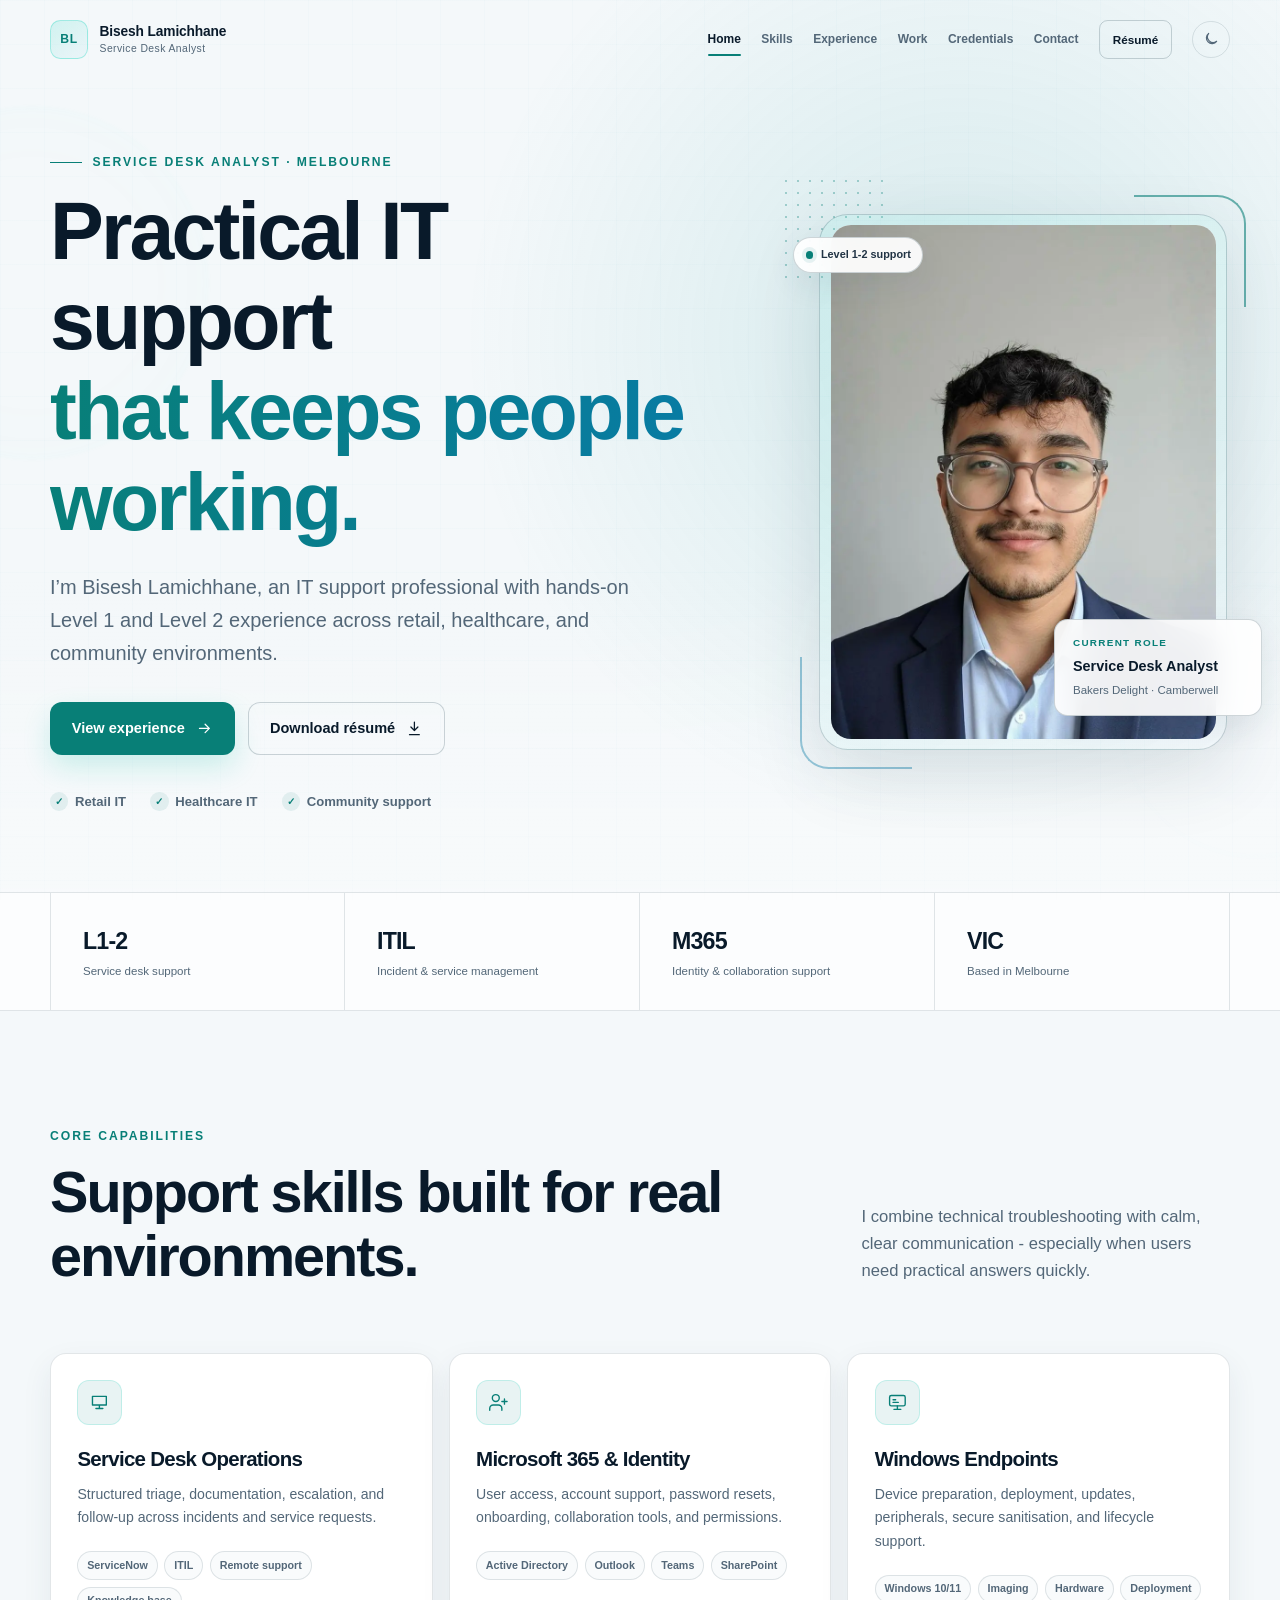
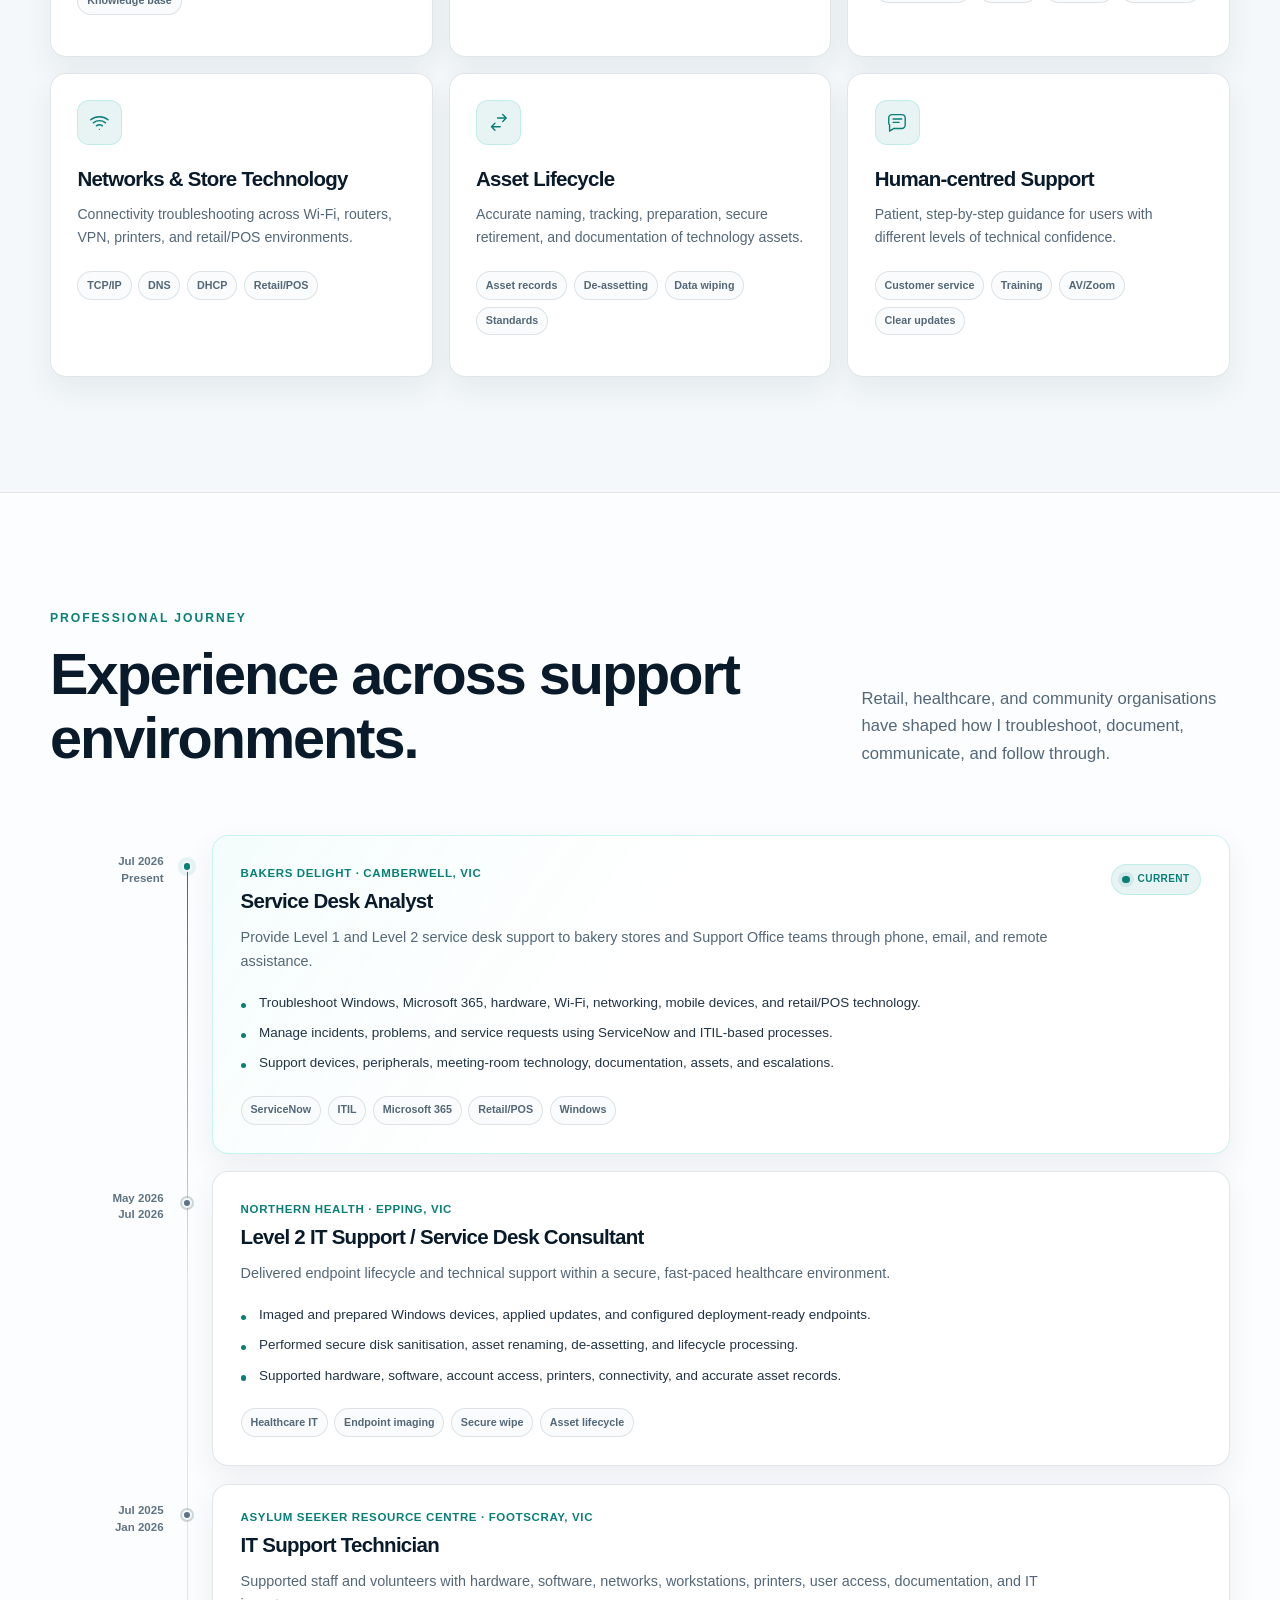
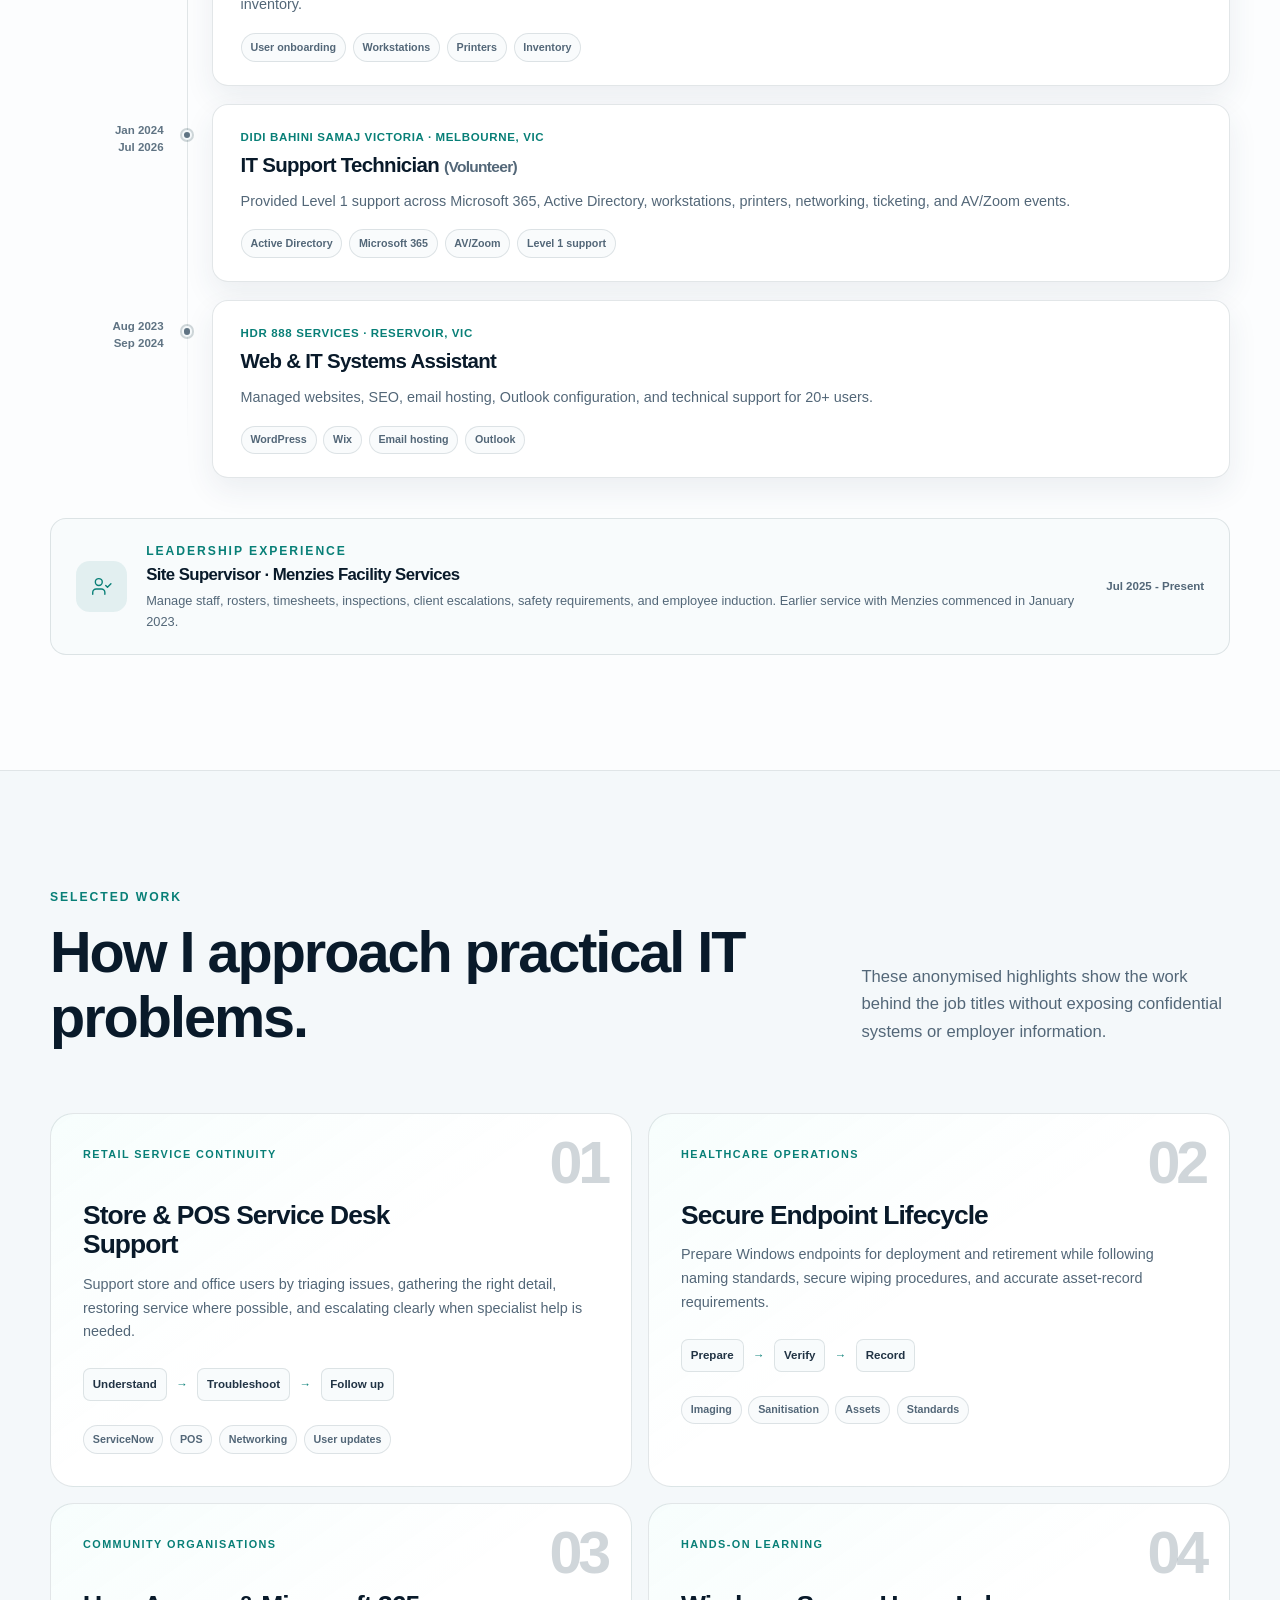
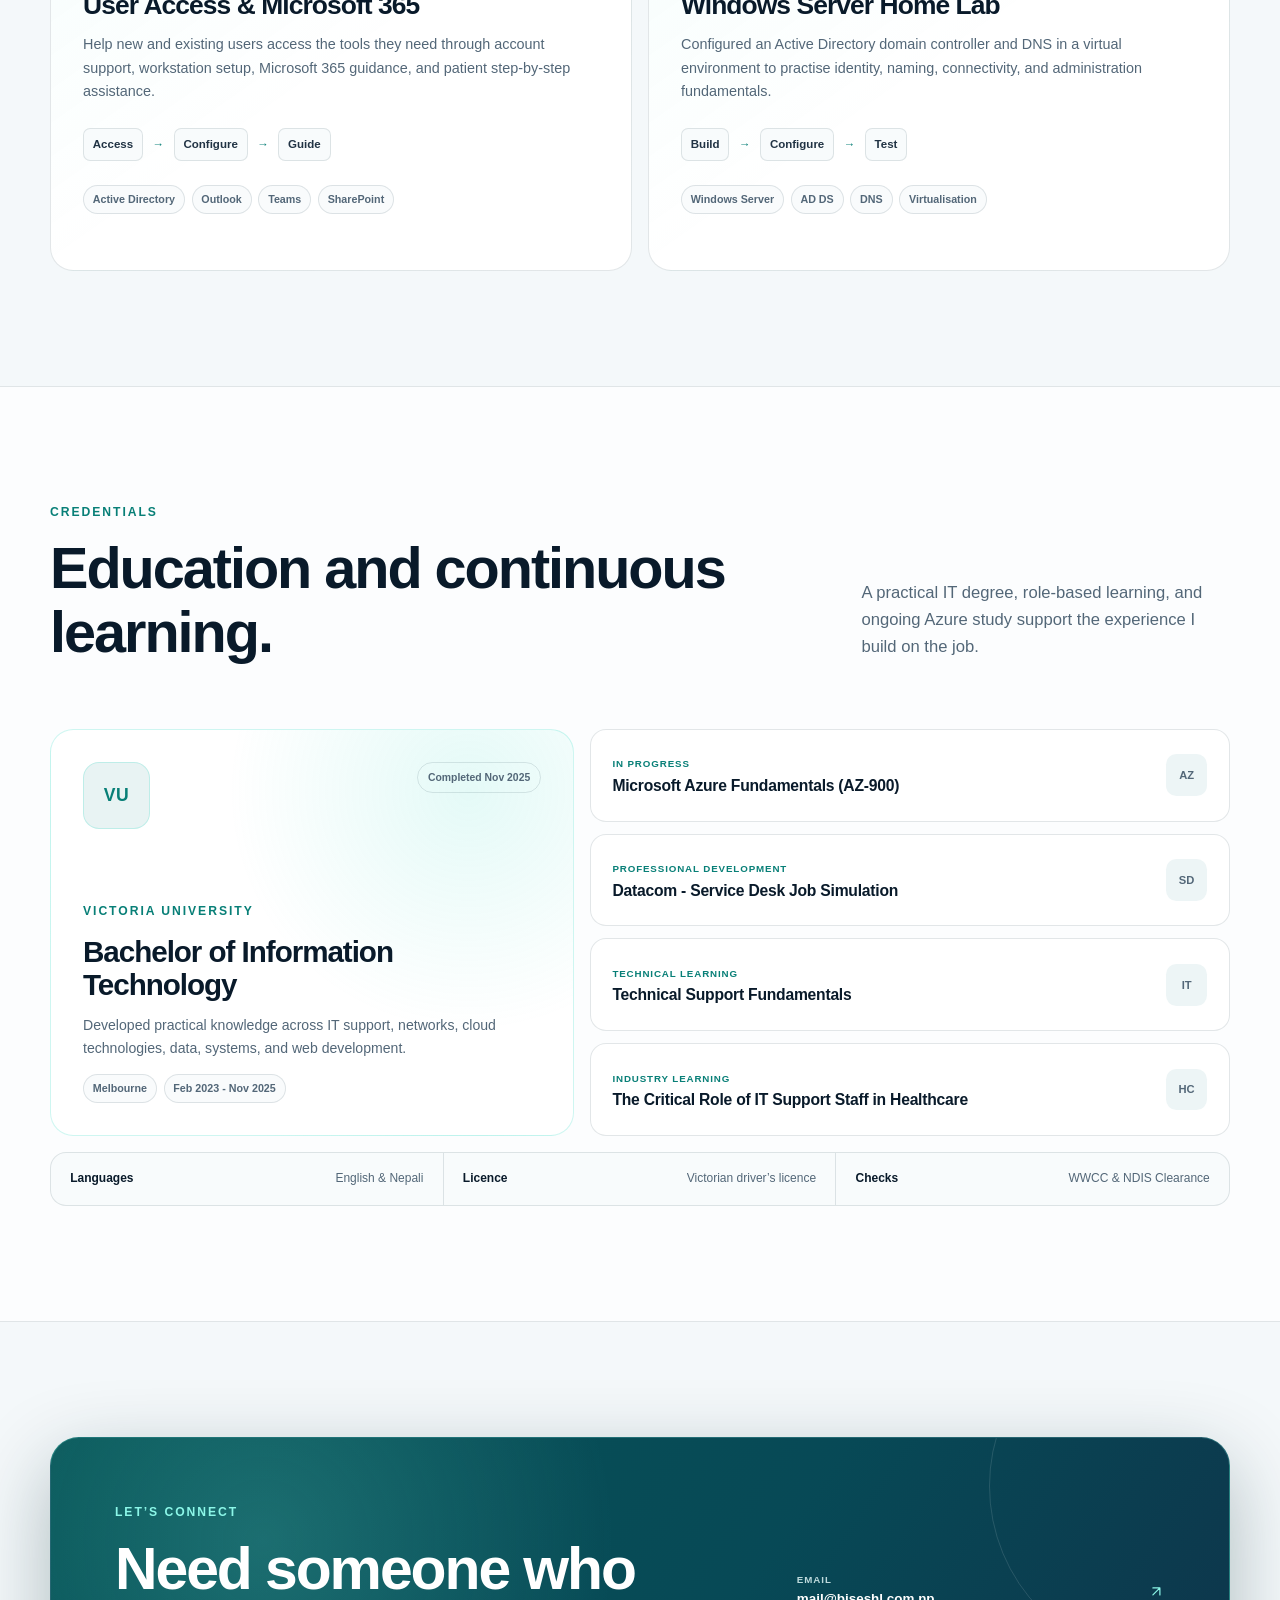
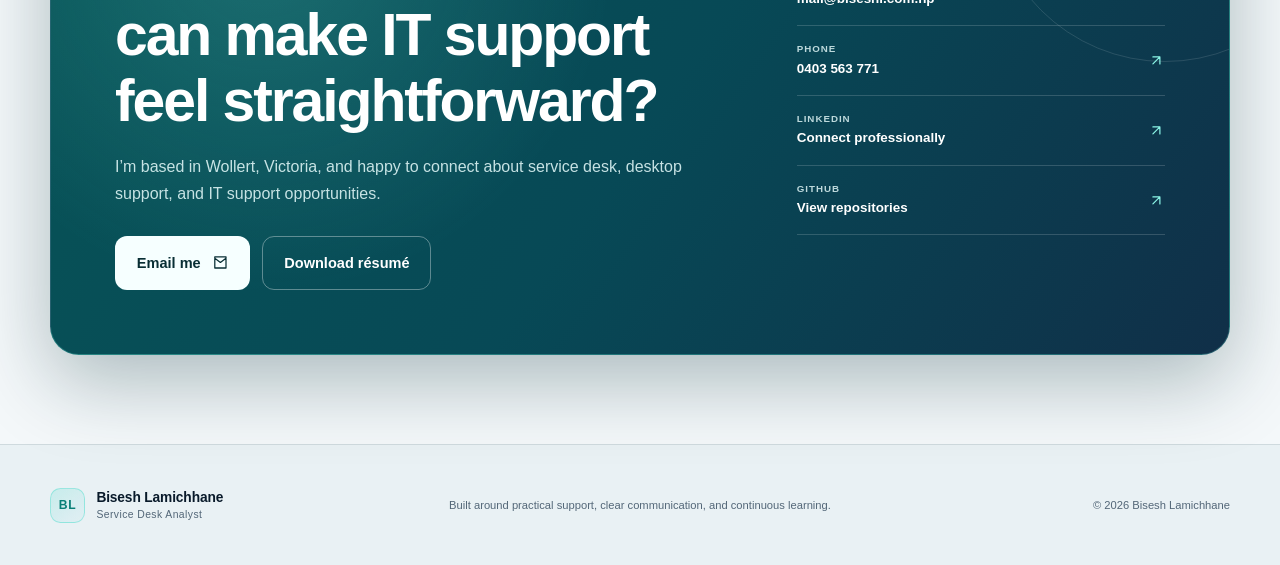
==== commit 51e595ed: "Prevent hero decoration overflow" ====
--- a/index.html
+++ b/index.html
@@ -13,7 +13,7 @@
     <link rel="icon" href="/img/favicon.svg" type="image/svg+xml">
     <link rel="manifest" href="/site.webmanifest">
     <link rel="preload" href="/img/me.webp" as="image" type="image/webp">
-    <link rel="stylesheet" href="/styles/styles.css">
+    <link rel="stylesheet" href="/styles/styles.css?v=20260718-2">
 
     <meta property="og:type" content="profile">
     <meta property="og:title" content="Bisesh Lamichhane | Service Desk Analyst">
@@ -76,7 +76,7 @@
         ]
     }
     </script>
-    <script src="/app.js" defer></script>
+    <script src="/app.js?v=20260718" defer></script>
 </head>
 
 <body>
--- a/styles/styles.css
+++ b/styles/styles.css
@@ -484,6 +484,7 @@
 /* Hero */
 .hero {
     display: grid;
+    overflow: hidden;
     min-height: 48rem;
     align-items: center;
     padding-top: calc(var(--header-height) + 4.5rem);
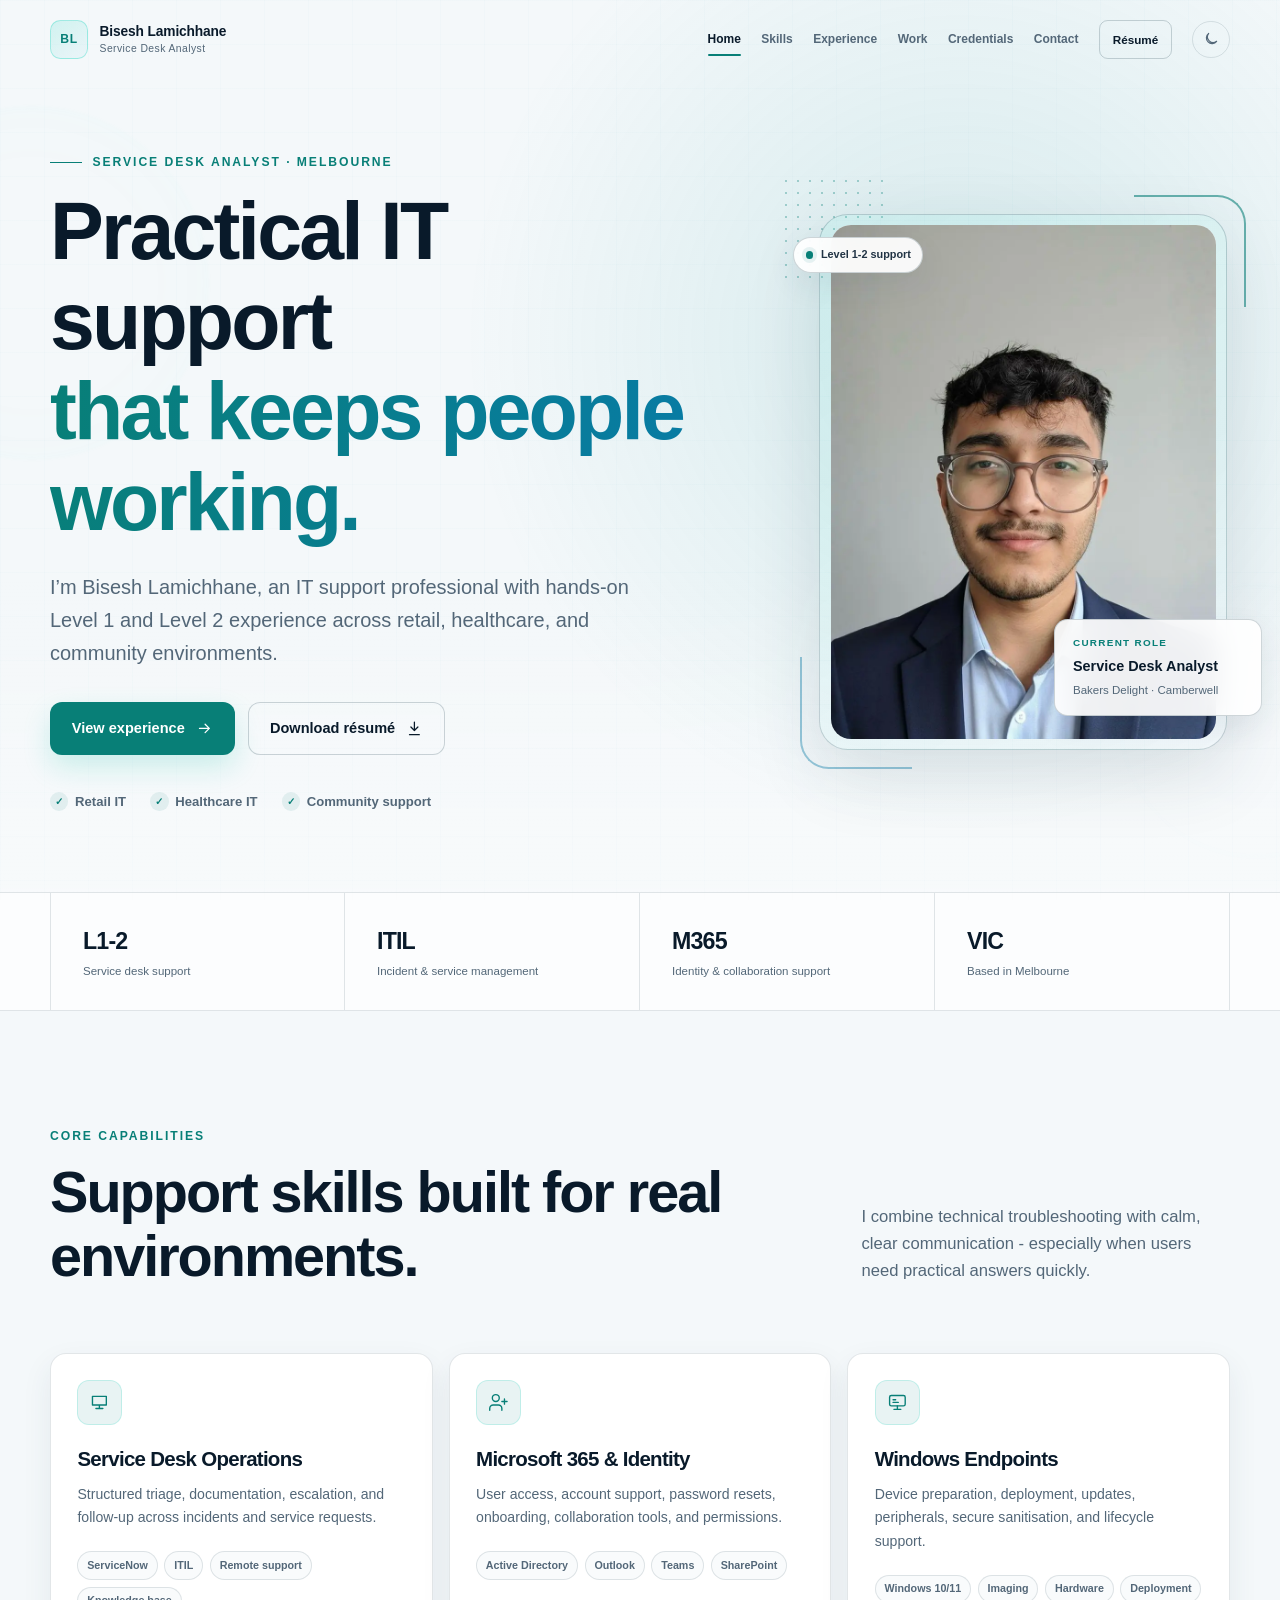
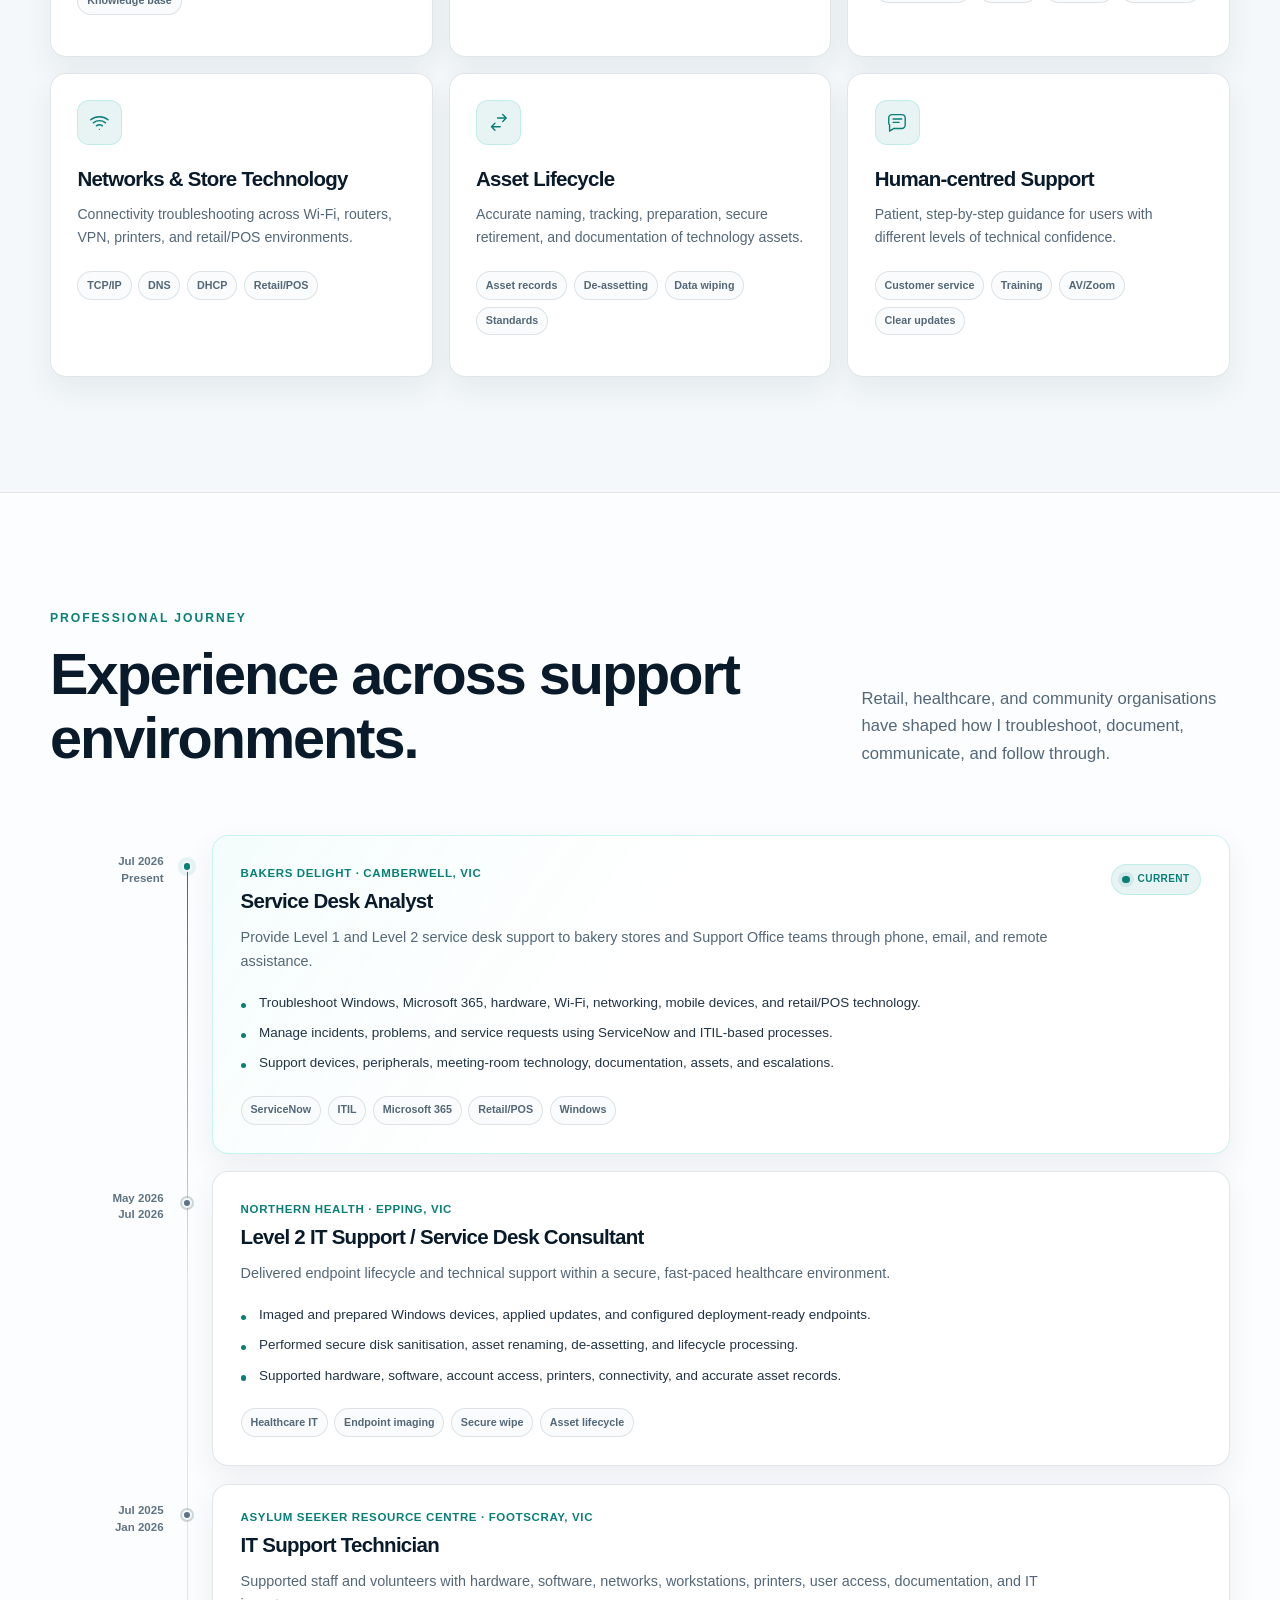
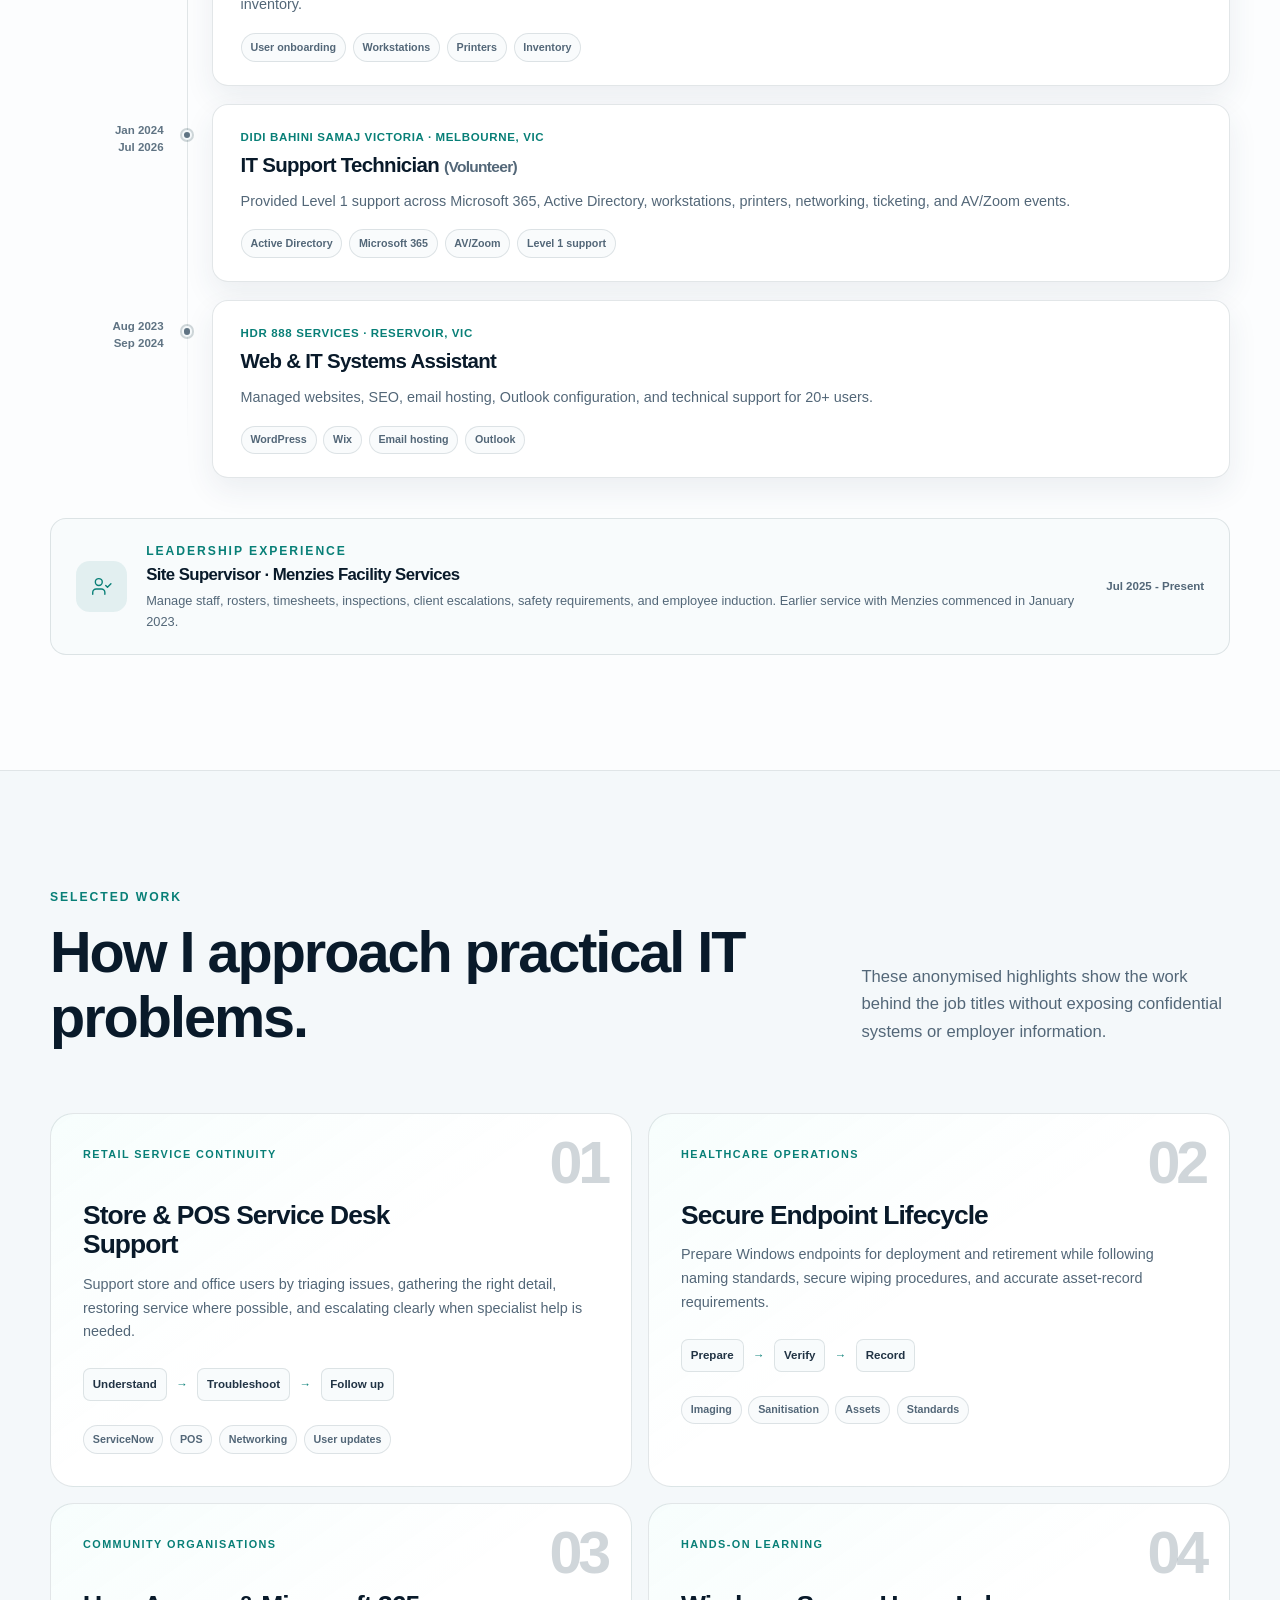
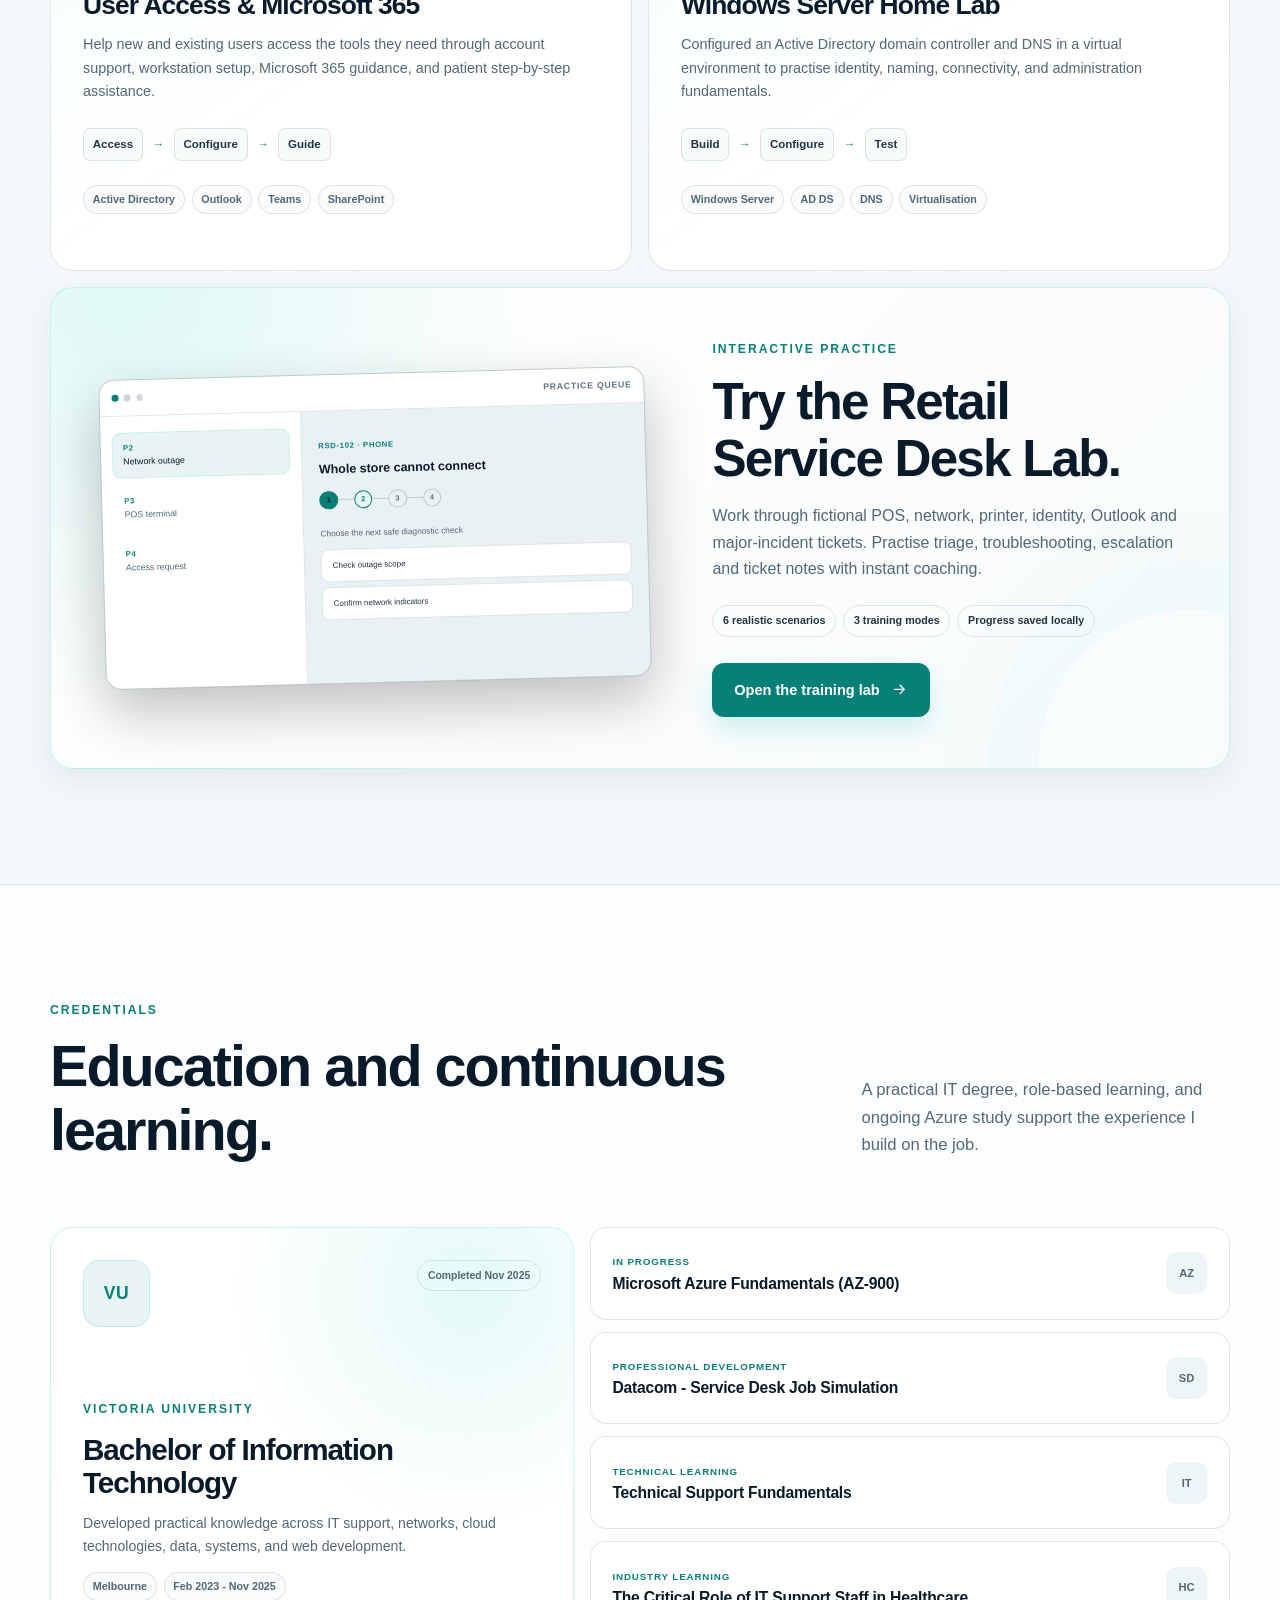
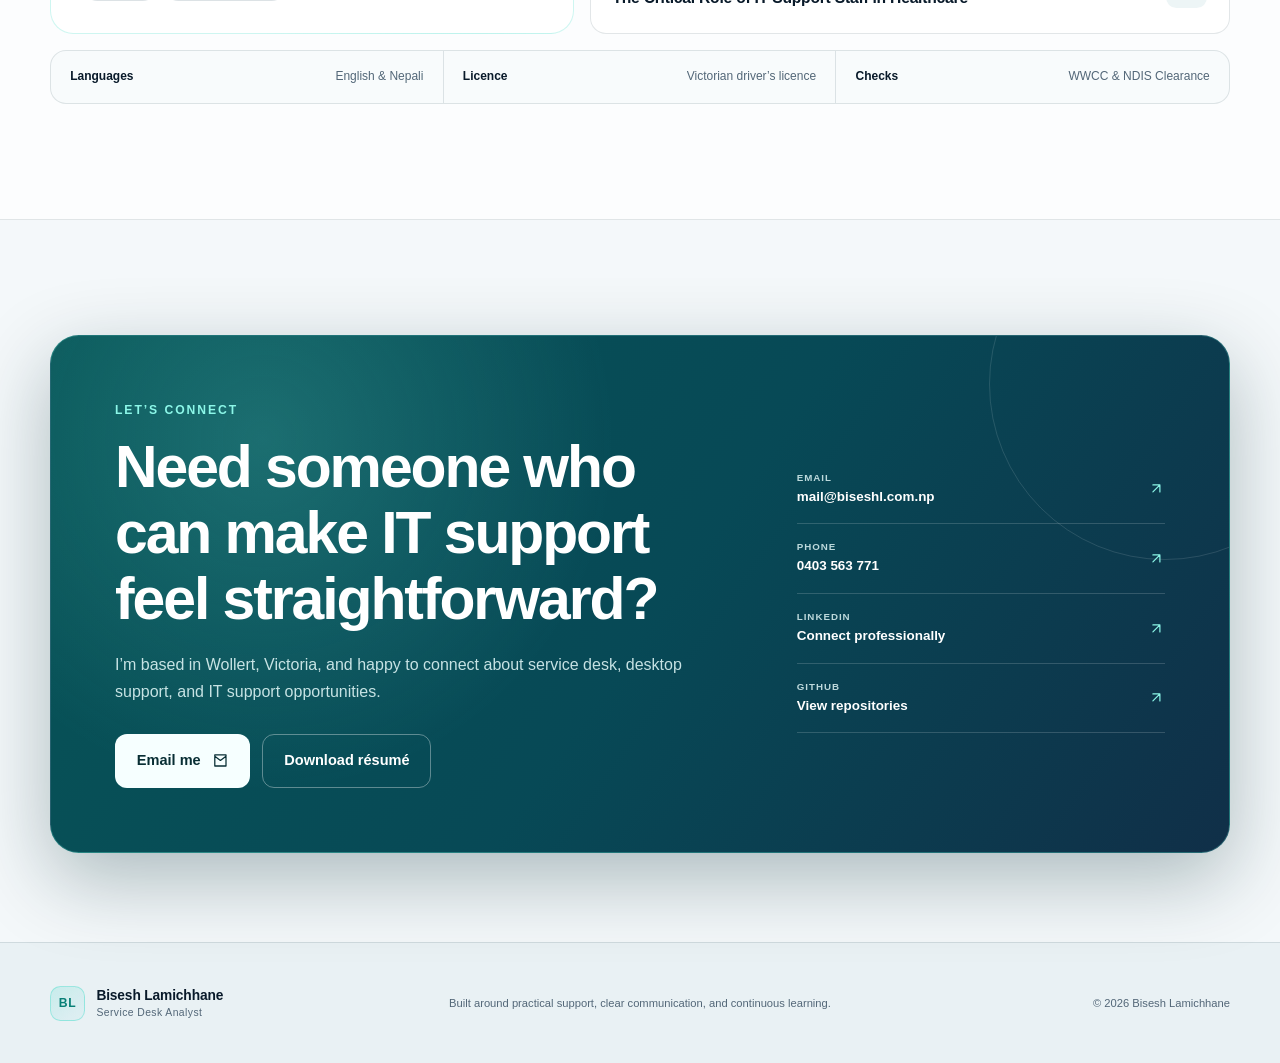
==== commit 281835e1: "Add interactive retail service desk lab" ====
--- a/index.html
+++ b/index.html
@@ -13,7 +13,7 @@
     <link rel="icon" href="/img/favicon.svg" type="image/svg+xml">
     <link rel="manifest" href="/site.webmanifest">
     <link rel="preload" href="/img/me.webp" as="image" type="image/webp">
-    <link rel="stylesheet" href="/styles/styles.css?v=20260718-2">
+    <link rel="stylesheet" href="/styles/styles.css?v=20260718-3">
 
     <meta property="og:type" content="profile">
     <meta property="og:title" content="Bisesh Lamichhane | Service Desk Analyst">
@@ -76,7 +76,7 @@
         ]
     }
     </script>
-    <script src="/app.js?v=20260718" defer></script>
+    <script src="/app.js?v=20260718-2" defer></script>
 </head>
 
 <body>
@@ -406,6 +406,47 @@
                         <ul class="tag-list"><li>Windows Server</li><li>AD DS</li><li>DNS</li><li>Virtualisation</li></ul>
                     </article>
                 </div>
+
+                <aside class="lab-promo reveal" aria-labelledby="lab-promo-title">
+                    <div class="lab-promo__preview" aria-hidden="true">
+                        <div class="lab-promo__window-bar">
+                            <span></span><span></span><span></span>
+                            <strong>Practice queue</strong>
+                        </div>
+                        <div class="lab-promo__screen">
+                            <div class="lab-promo__queue">
+                                <span class="is-active"><i>P2</i> Network outage</span>
+                                <span><i>P3</i> POS terminal</span>
+                                <span><i>P4</i> Access request</span>
+                            </div>
+                            <div class="lab-promo__ticket">
+                                <small>RSD-102 · PHONE</small>
+                                <strong>Whole store cannot connect</strong>
+                                <div class="lab-promo__steps">
+                                    <span class="is-done">1</span><b></b><span class="is-current">2</span><b></b><span>3</span><b></b><span>4</span>
+                                </div>
+                                <p>Choose the next safe diagnostic check</p>
+                                <em>Check outage scope</em>
+                                <em>Confirm network indicators</em>
+                            </div>
+                        </div>
+                    </div>
+
+                    <div class="lab-promo__content">
+                        <p class="section-kicker">Interactive practice</p>
+                        <h3 id="lab-promo-title">Try the Retail Service Desk Lab.</h3>
+                        <p>Work through fictional POS, network, printer, identity, Outlook and major-incident tickets. Practise triage, troubleshooting, escalation and ticket notes with instant coaching.</p>
+                        <ul class="lab-promo__facts" aria-label="Training lab features">
+                            <li>6 realistic scenarios</li>
+                            <li>3 training modes</li>
+                            <li>Progress saved locally</li>
+                        </ul>
+                        <a class="button button--primary" href="/lab/">
+                            Open the training lab
+                            <svg viewBox="0 0 24 24" aria-hidden="true"><path d="m5 12 14 0M13 6l6 6-6 6"></path></svg>
+                        </a>
+                    </div>
+                </aside>
             </div>
         </section>
 
--- a/styles/styles.css
+++ b/styles/styles.css
@@ -1115,6 +1115,223 @@
     font-style: normal;
 }
 
+.lab-promo {
+    position: relative;
+    display: grid;
+    grid-template-columns: minmax(0, 1.08fr) minmax(18rem, 0.92fr);
+    align-items: center;
+    gap: clamp(2rem, 5vw, 5rem);
+    overflow: hidden;
+    margin-top: 1rem;
+    padding: clamp(1.4rem, 4vw, 3.5rem);
+    border: 1px solid rgba(66, 219, 200, 0.28);
+    border-radius: var(--radius-lg);
+    background:
+        radial-gradient(circle at 6% 0%, rgba(66, 219, 200, 0.17), transparent 26rem),
+        linear-gradient(135deg, var(--surface), var(--surface-raised));
+    box-shadow: var(--shadow-sm);
+}
+
+.lab-promo::after {
+    position: absolute;
+    right: -7rem;
+    bottom: -9rem;
+    width: 19rem;
+    height: 19rem;
+    border: 1px solid rgba(66, 219, 200, 0.09);
+    border-radius: 50%;
+    box-shadow: 0 0 0 3rem rgba(66, 219, 200, 0.025), 0 0 0 6rem rgba(66, 219, 200, 0.018);
+    content: "";
+    pointer-events: none;
+}
+
+.lab-promo__preview,
+.lab-promo__content {
+    position: relative;
+    z-index: 1;
+}
+
+.lab-promo__preview {
+    overflow: hidden;
+    border: 1px solid var(--line-strong);
+    border-radius: 1rem;
+    background: var(--bg-deep);
+    box-shadow: 0 24px 55px rgba(0, 0, 0, 0.24);
+    transform: rotate(-1.5deg);
+}
+
+.lab-promo__window-bar {
+    display: flex;
+    align-items: center;
+    gap: 0.35rem;
+    min-height: 2.25rem;
+    padding: 0 0.75rem;
+    border-bottom: 1px solid var(--line);
+    background: var(--surface);
+}
+
+.lab-promo__window-bar > span {
+    width: 0.42rem;
+    height: 0.42rem;
+    border-radius: 50%;
+    background: var(--line-strong);
+}
+
+.lab-promo__window-bar > span:first-child {
+    background: var(--primary);
+}
+
+.lab-promo__window-bar strong {
+    margin-left: auto;
+    color: var(--faint);
+    font-size: 0.55rem;
+    font-weight: 800;
+    letter-spacing: 0.08em;
+    text-transform: uppercase;
+}
+
+.lab-promo__screen {
+    display: grid;
+    min-height: 17rem;
+    grid-template-columns: 0.74fr 1.26fr;
+}
+
+.lab-promo__queue {
+    display: grid;
+    align-content: start;
+    gap: 0.45rem;
+    padding: 1rem 0.7rem;
+    border-right: 1px solid var(--line);
+    background: var(--surface);
+}
+
+.lab-promo__queue span {
+    display: grid;
+    gap: 0.18rem;
+    padding: 0.62rem;
+    border: 1px solid transparent;
+    border-radius: 0.55rem;
+    color: var(--muted);
+    font-size: 0.55rem;
+    line-height: 1.3;
+}
+
+.lab-promo__queue span.is-active {
+    border-color: rgba(66, 219, 200, 0.2);
+    background: var(--primary-soft);
+    color: var(--heading);
+}
+
+.lab-promo__queue i {
+    color: var(--primary);
+    font-size: 0.48rem;
+    font-style: normal;
+    font-weight: 900;
+    letter-spacing: 0.08em;
+}
+
+.lab-promo__ticket {
+    padding: 1.2rem 1rem;
+}
+
+.lab-promo__ticket small {
+    color: var(--primary);
+    font-size: 0.48rem;
+    font-weight: 850;
+    letter-spacing: 0.09em;
+}
+
+.lab-promo__ticket > strong {
+    display: block;
+    margin: 0.35rem 0 0.8rem;
+    color: var(--heading);
+    font-size: 0.78rem;
+    line-height: 1.25;
+}
+
+.lab-promo__steps {
+    display: flex;
+    align-items: center;
+    margin-bottom: 1.15rem;
+}
+
+.lab-promo__steps span {
+    display: grid;
+    width: 1.15rem;
+    height: 1.15rem;
+    place-items: center;
+    border: 1px solid var(--line-strong);
+    border-radius: 50%;
+    color: var(--faint);
+    font-size: 0.46rem;
+    font-weight: 850;
+}
+
+.lab-promo__steps span.is-done {
+    border-color: var(--primary);
+    background: var(--primary);
+    color: #041714;
+}
+
+.lab-promo__steps span.is-current {
+    border-color: var(--primary);
+    color: var(--primary);
+}
+
+.lab-promo__steps b {
+    width: 1rem;
+    height: 1px;
+    background: var(--line-strong);
+}
+
+.lab-promo__ticket p {
+    margin-bottom: 0.5rem;
+    color: var(--muted);
+    font-size: 0.52rem;
+}
+
+.lab-promo__ticket em {
+    display: block;
+    margin-top: 0.35rem;
+    padding: 0.55rem 0.65rem;
+    border: 1px solid var(--line);
+    border-radius: 0.48rem;
+    background: var(--surface);
+    color: var(--text);
+    font-size: 0.5rem;
+    font-style: normal;
+}
+
+.lab-promo__content h3 {
+    max-width: 28rem;
+    margin-bottom: 1rem;
+    font-size: clamp(2rem, 4vw, 3.4rem);
+}
+
+.lab-promo__content > p:not(.section-kicker) {
+    max-width: 34rem;
+    margin-bottom: 1.4rem;
+    color: var(--muted);
+}
+
+.lab-promo__facts {
+    display: flex;
+    flex-wrap: wrap;
+    gap: 0.45rem;
+    margin: 0 0 1.6rem;
+    padding: 0;
+    list-style: none;
+}
+
+.lab-promo__facts li {
+    padding: 0.4rem 0.6rem;
+    border: 1px solid var(--line);
+    border-radius: 99px;
+    color: var(--text);
+    font-size: 0.67rem;
+    font-weight: 750;
+}
+
 /* Credentials */
 .credentials-grid {
     display: grid;
@@ -1604,6 +1821,14 @@
         grid-template-columns: 1fr 1fr;
         column-gap: 2rem;
     }
+
+    .lab-promo {
+        grid-template-columns: 1fr;
+    }
+
+    .lab-promo__preview {
+        max-width: 38rem;
+    }
 }
 
 @media (max-width: 640px) {
@@ -1720,6 +1945,26 @@
         flex-wrap: wrap;
     }
 
+    .lab-promo {
+        padding: 1.25rem;
+    }
+
+    .lab-promo__screen {
+        min-height: 14rem;
+    }
+
+    .lab-promo__queue {
+        display: none;
+    }
+
+    .lab-promo__screen {
+        grid-template-columns: 1fr;
+    }
+
+    .lab-promo__content .button {
+        width: 100%;
+    }
+
     .education-card {
         min-height: 24rem;
         padding: 1.5rem;
